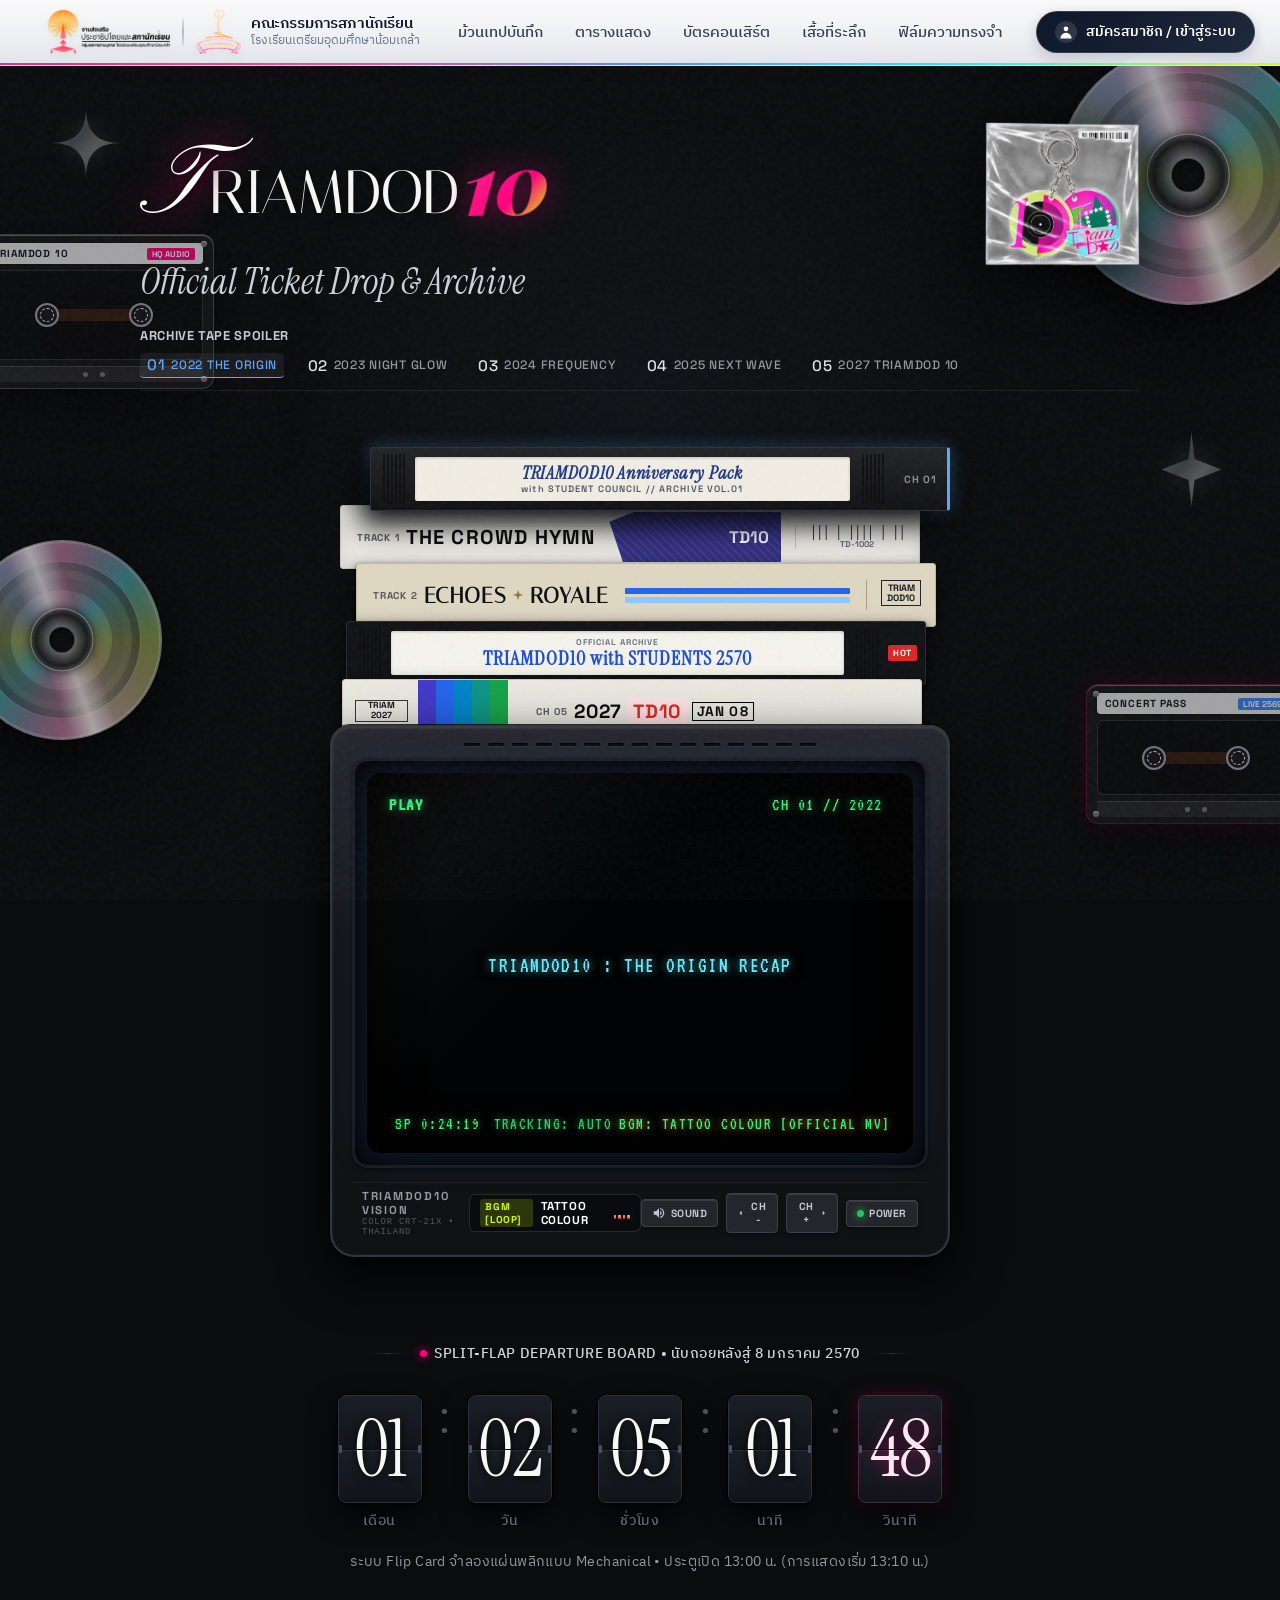
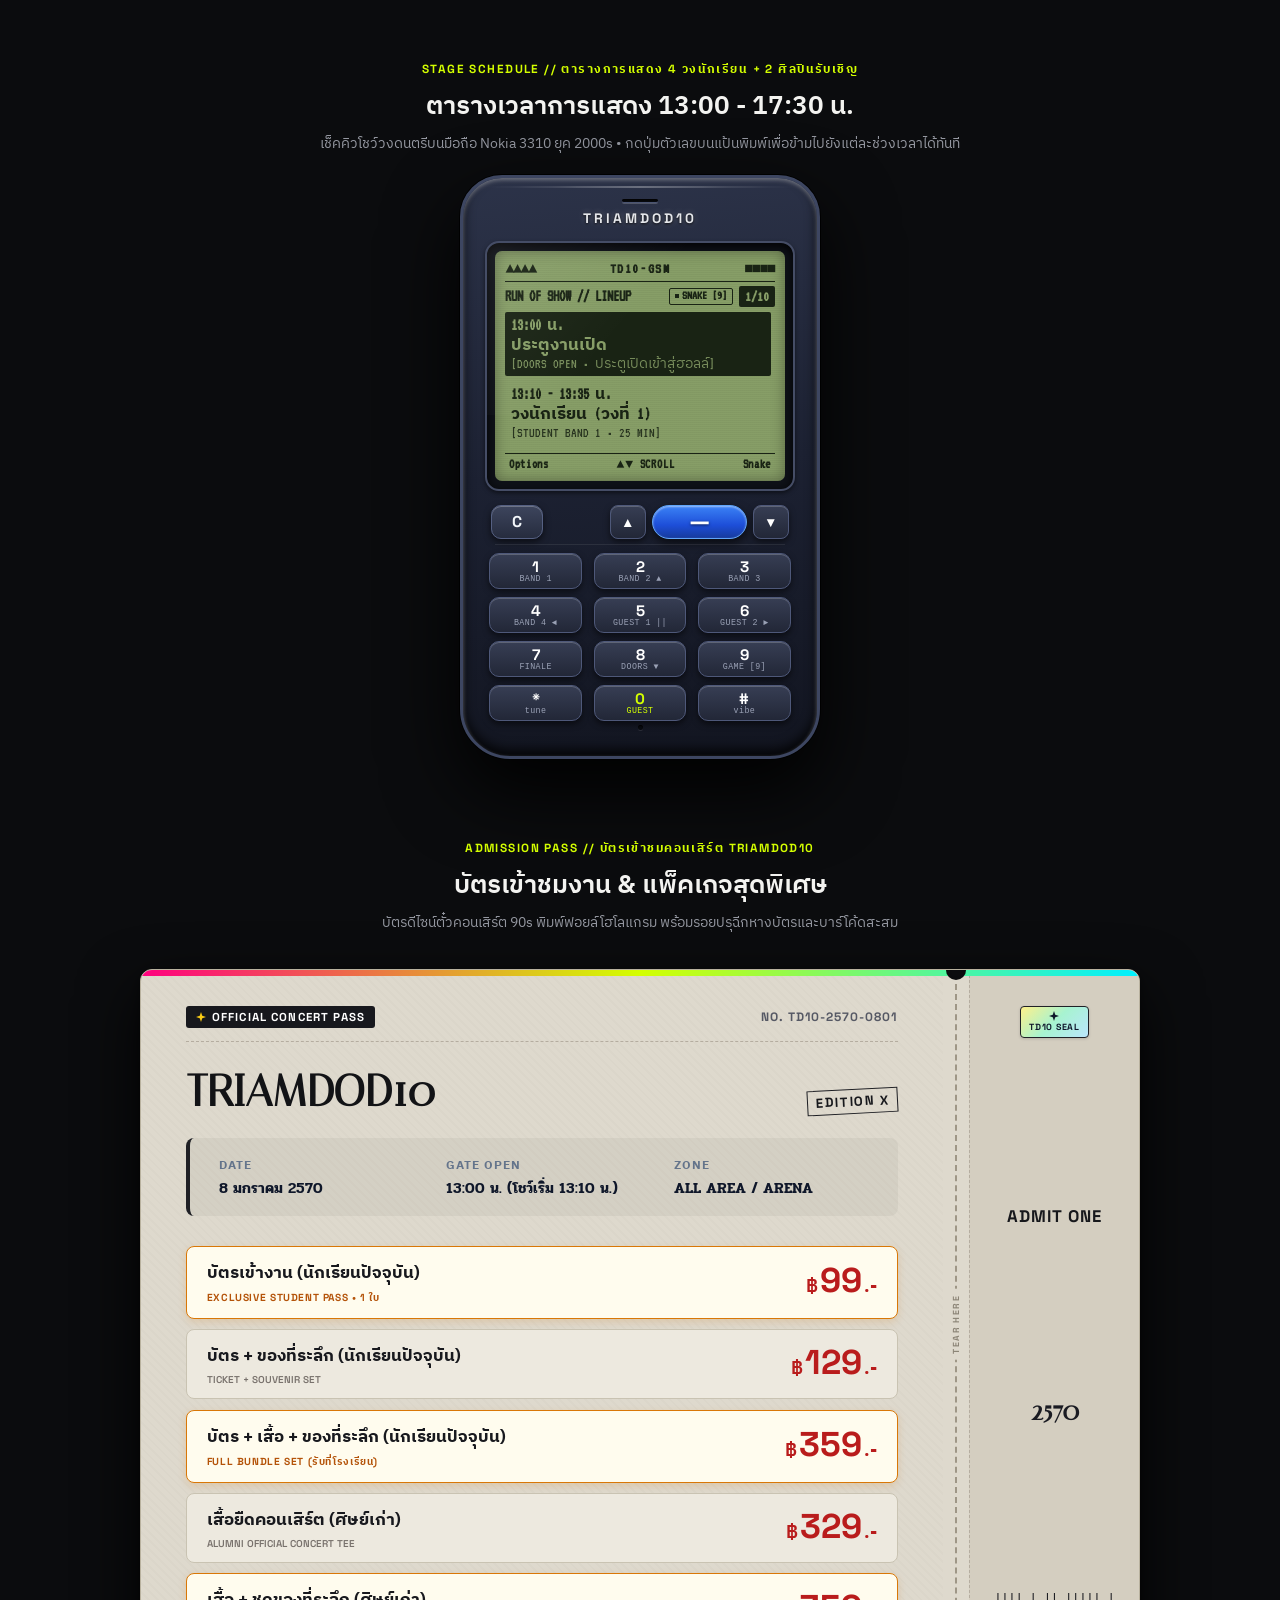
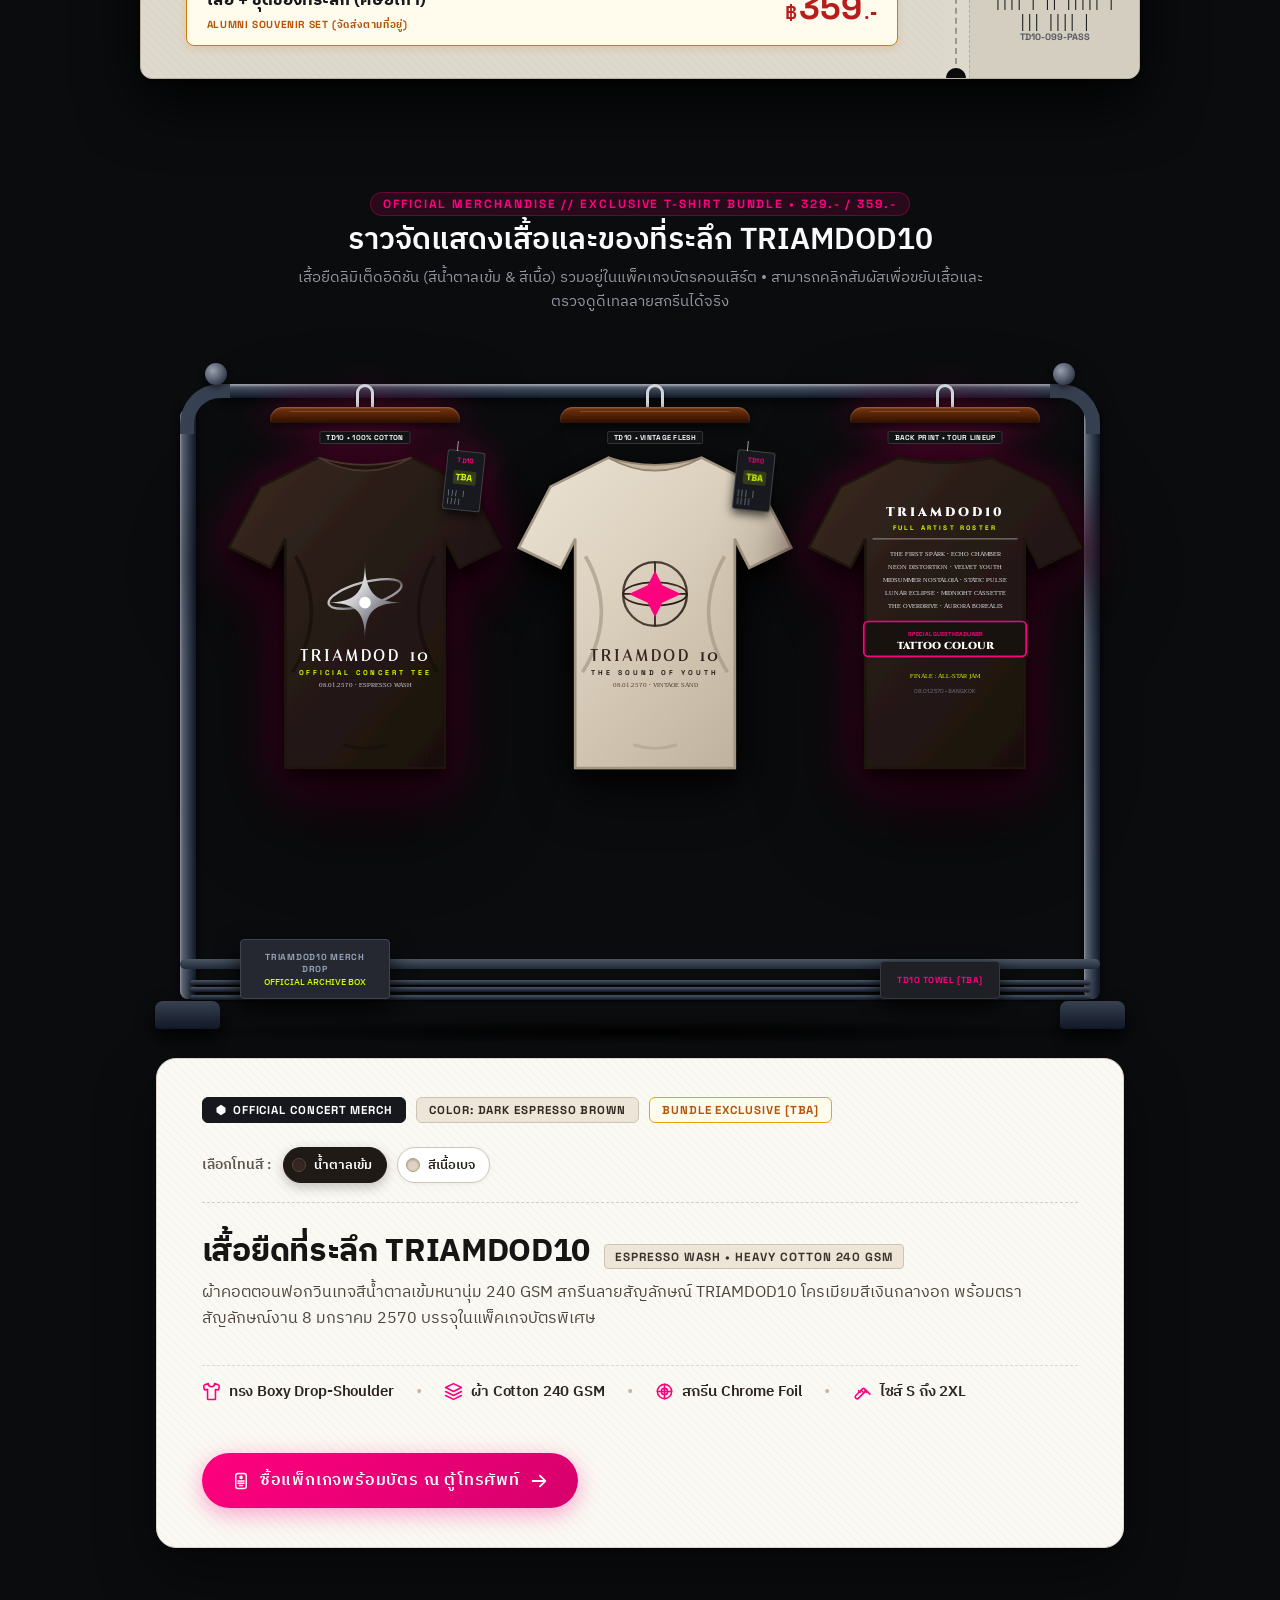
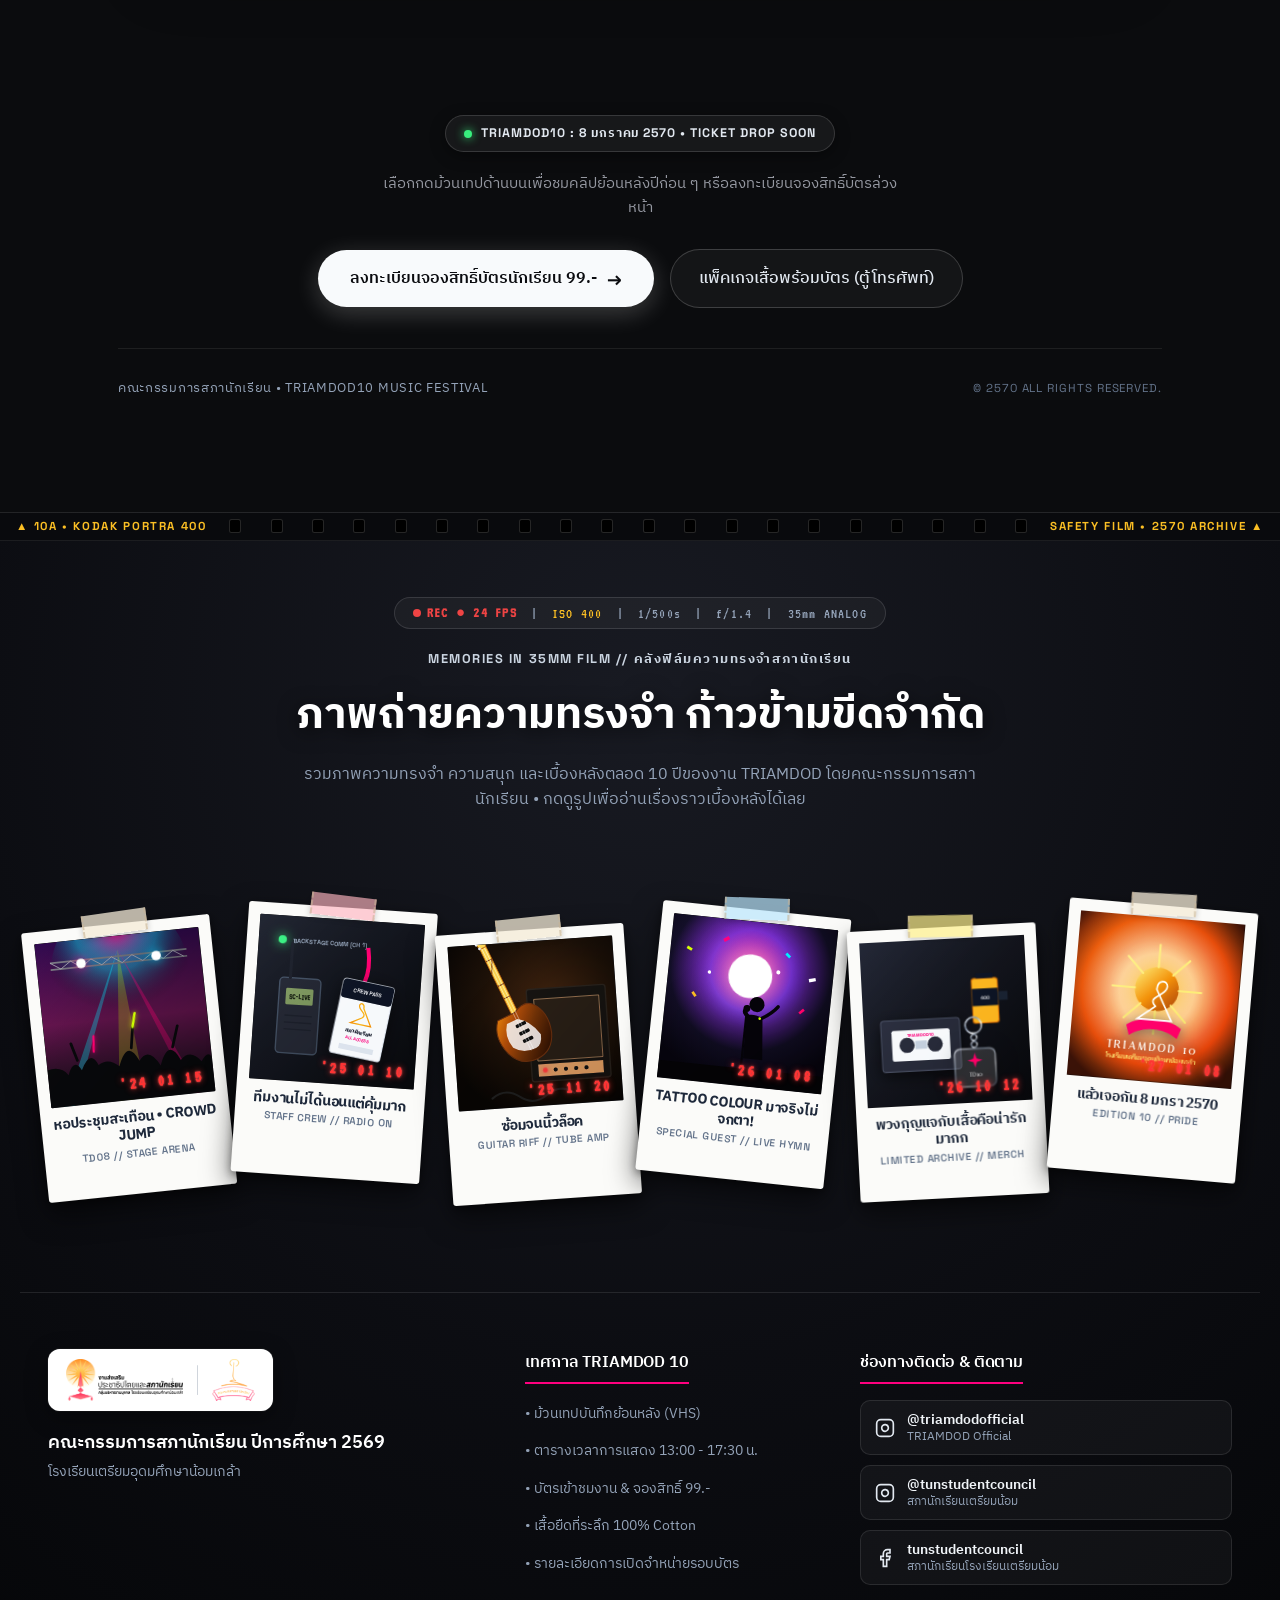
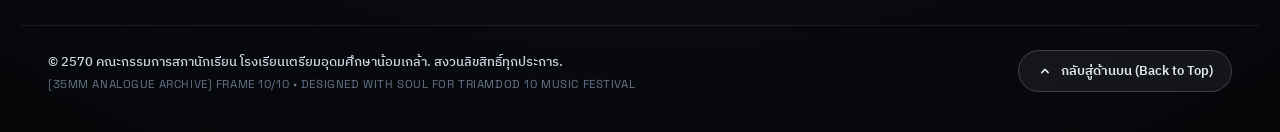
==== TRIAMDOD/index.html @ 2674c0b3 "Add files via upload" ====
<!DOCTYPE html>
<html lang="th">
<head>
  <meta charset="UTF-8">
  <meta name="viewport" content="width=device-width, initial-scale=1.0">
  <title>TRIAMDOD 10 — Official Concert Teaser & Ticket Drop</title>
  
  <!-- Google Fonts: Editorial Serif + IBM Plex Sans Thai + Mali Thai Handwriting + Pinyon Script Swash + VT323 -->
  <link rel="preconnect" href="https://fonts.googleapis.com">
  <link rel="preconnect" href="https://fonts.gstatic.com" crossorigin>
  <link href="https://fonts.googleapis.com/css2?family=Alex+Brush&family=Caveat:wght@600;700&family=Cinzel:wght@400;600;700;900&family=IBM+Plex+Sans+Thai:wght@300;400;500;600;700&family=Instrument+Serif:ital@0;1&family=Italiana&family=Mali:wght@400;500;600;700&family=Pinyon+Script&family=Playfair+Display:ital,wght@0,700;0,900;1,700;1,900&family=Plus+Jakarta+Sans:wght@300;400;500;600&family=Pridi:wght@300;400;500;600;700&family=Space+Grotesk:wght@400;500;700&family=Taviraj:ital,wght@0,300;0,400;0,500;0,600;0,700;1,400&family=Trirong:ital,wght@0,300;0,400;0,500;0,600;0,700;1,400&family=VT323&display=swap" rel="stylesheet">
  
  <!-- Favicon: โลโก้งาน TRIAMDOD 10 แบบสมบูรณ์คมชัด -->
  <link rel="icon" type="image/png" sizes="192x192" href="assets/favicon.png">
  <link rel="icon" type="image/x-icon" href="favicon.ico">
  <link rel="apple-touch-icon" href="assets/favicon.png">

  <link rel="stylesheet" href="style.css">
</head>
<body>
  <!-- Film Grain Overlay -->
  <div class="grain-overlay" aria-hidden="true"></div>

  <!-- Noise Background Lighting -->
  <div class="ambient-glow" aria-hidden="true"></div>

  <!-- RETRO 90s/Y2K FLOATING 3D BACKGROUND ARTIFACTS (แผ่นซีดีสะท้อนแสงสีรุ้ง & ตลับเทปโปร่งแสง 3D) -->
  <div class="y2k-decorations-layer" aria-hidden="true">
    
    <!-- ARTIFACT 1: Large Holographic Rainbow CD Disc (Top-Right) -->
    <div class="floating-cd-wrap cd-pos-top-right" id="bgCd1">
      <div class="retro-cd-disc">
        <div class="cd-rainbow-iridescent"></div>
        <div class="cd-grooves"></div>
        <div class="cd-specular-beam"></div>
        <div class="cd-center-mirror">
          <div class="cd-spindle-hole"></div>
        </div>
      </div>
    </div>

    <!-- ARTIFACT 2: Translucent 3D Floating Cassette Tape (Mid-Left beside CRT TV) -->
    <div class="floating-tape-wrap tape-pos-mid-left" id="bgTape1">
      <div class="retro-tape-3d-shell">
        <span class="tape-screw-pin pin-tl"></span>
        <span class="tape-screw-pin pin-tr"></span>
        <span class="tape-screw-pin pin-bl"></span>
        <span class="tape-screw-pin pin-br"></span>

        <!-- Label Strip -->
        <div class="tape-glass-label">
          <span class="glass-label-code">TRIAMDOD 10</span>
          <span class="glass-label-badge">HQ AUDIO</span>
        </div>

        <!-- Spools & Tape Bridge -->
        <div class="tape-glass-window">
          <div class="tape-spool-gear"></div>
          <div class="tape-ribbon-bridge"></div>
          <div class="tape-spool-gear"></div>
        </div>

        <!-- Translucent Chin -->
        <div class="tape-glass-chin">
          <span class="chin-roller-dot"></span>
          <span class="chin-roller-dot"></span>
        </div>
      </div>
    </div>

    <!-- ARTIFACT 3: Medium Holographic Rainbow CD Disc (Bottom-Left beside Nokia) -->
    <div class="floating-cd-wrap cd-pos-bottom-left" id="bgCd2">
      <div class="retro-cd-disc">
        <div class="cd-rainbow-iridescent"></div>
        <div class="cd-grooves"></div>
        <div class="cd-specular-beam"></div>
        <div class="cd-center-mirror">
          <div class="cd-spindle-hole"></div>
        </div>
      </div>
    </div>

    <!-- ARTIFACT 4: Translucent Neon-Pink 3D Cassette Tape (Bottom-Right beside Ticket Section) -->
    <div class="floating-tape-wrap tape-pos-bottom-right" id="bgTape2">
      <div class="retro-tape-3d-shell tape-shell-pink">
        <span class="tape-screw-pin pin-tl"></span>
        <span class="tape-screw-pin pin-tr"></span>
        <span class="tape-screw-pin pin-bl"></span>
        <span class="tape-screw-pin pin-br"></span>

        <div class="tape-glass-label">
          <span class="glass-label-code">CONCERT PASS</span>
          <span class="glass-label-badge" style="background: #3b82f6;">LIVE 2569</span>
        </div>

        <div class="tape-glass-window">
          <div class="tape-spool-gear"></div>
          <div class="tape-ribbon-bridge"></div>
          <div class="tape-spool-gear"></div>
        </div>

        <div class="tape-glass-chin">
          <span class="chin-roller-dot"></span>
          <span class="chin-roller-dot"></span>
        </div>
      </div>
    </div>

    <!-- Deep Background Accents: Subtle Chrome Sparkles -->
    <div class="floating-sparkle-accent sparkle-top-left">
      <svg viewBox="0 0 100 100" style="width: 100%; height: 100%;">
        <defs>
          <linearGradient id="silverChromeGradNew" x1="0%" y1="0%" x2="100%" y2="100%">
            <stop offset="0%" stop-color="#ffffff" />
            <stop offset="40%" stop-color="#a8b2c1" />
            <stop offset="60%" stop-color="#ffffff" />
            <stop offset="100%" stop-color="#5a6275" />
          </linearGradient>
        </defs>
        <path d="M50 0 C50 34 34 50 0 50 C34 50 50 66 50 100 C50 66 66 50 100 50 C66 50 50 34 50 0 Z" fill="url(#silverChromeGradNew)" />
      </svg>
    </div>

    <div class="floating-sparkle-accent sparkle-mid-right">
      <svg viewBox="0 0 100 100" style="width: 100%; height: 100%;">
        <path d="M50 0 L54 36 L90 50 L54 64 L50 100 L46 64 L10 50 L46 36 Z" fill="url(#silverChromeGradNew)" />
      </svg>
    </div>

  </div>

  <!-- Audio element for continuous background theme music (TATTOO COLOUR - Official MV) -->
  <audio id="bgMusic" src="assets/TATTOO COLOUR -  Official MV.mp3" autoplay loop preload="auto" playsinline></audio>
  <script>
    (function() {
      try {
        var a = document.getElementById('bgMusic');
        if (a) {
          a.volume = 0.85;
          a.muted = false;
          var p = a.play();
          if (p !== undefined) p.catch(function(){});
        }
      } catch(e) {}
    })();
  </script>

  <!-- TOP SITE GLOBAL NAVBAR (Header สีขาวไล่ระดับ พร้อมโลโก้ผู้จัด งานส่งเสริม และ ตราสภาเตรียมน้อมสี) -->
  <header class="site-global-navbar" id="siteGlobalNavbar">
    <div class="navbar-inner">
      <!-- Left: Organizer Logos (งานส่งเสริม.png -> ตราสภาเตรียมน้อมสี.png) -->
      <div class="navbar-brand-group">
        <a href="#top" class="brand-logo-link logo-promote-wrap" title="งานส่งเสริม ประชาธิปไตยและสภานักเรียน กลุ่มบริหารงานบุคคล โรงเรียนเตรียมอุดมศึกษาน้อมเกล้า">
          <img src="assets/งานส่งเสริม.png" onerror="this.src='assets/logo-support.png'" alt="งานส่งเสริม ประชาธิปไตยและสภานักเรียน โรงเรียนเตรียมอุดมศึกษาน้อมเกล้า" class="nav-logo-promote">
        </a>
        <div class="brand-divider" aria-hidden="true"></div>
        <a href="#top" class="brand-logo-link logo-council-wrap" title="คณะกรรมการสภานักเรียน โรงเรียนเตรียมอุดมศึกษาน้อมเกล้า">
          <img src="assets/ตราสภาเตรียมน้อมสี.png" onerror="this.src='assets/logo-council-color.png'" alt="ตราสภาเตรียมน้อมสี" class="nav-logo-council">
          <span class="council-text-badge">
            <span class="badge-title">คณะกรรมการสภานักเรียน</span>
            <span class="badge-sub">โรงเรียนเตรียมอุดมศึกษาน้อมเกล้า</span>
          </span>
        </a>
      </div>

      <!-- Right: Navigation Menus & Auth Action -->
      <nav class="navbar-nav-group" id="navbarNavGroup">
        <ul class="nav-links-list">
          <li><a href="#stageSection" class="nav-link"><span>ม้วนเทปบันทึก</span></a></li>
          <li><a href="#scheduleSection" class="nav-link"><span>ตารางแสดง</span></a></li>
          <li><a href="#ticketsSection" class="nav-link"><span>บัตรคอนเสิร์ต</span></a></li>
          <li><a href="#merchRackSection" class="nav-link"><span>เสื้อที่ระลึก</span></a></li>
          <li><a href="#footerArchive" class="nav-link"><span>ฟิล์มความทรงจำ</span></a></li>
        </ul>

        <div class="nav-auth-wrap">
          <button class="btn-nav-auth" id="openAuthModalBtn" type="button" data-auth-tab="login">
            <span class="auth-icon-wrap">
              <svg viewBox="0 0 20 20" fill="currentColor" width="16" height="16" aria-hidden="true">
                <path fill-rule="evenodd" d="M10 9a3 3 0 100-6 3 3 0 000 6zm-7 9a7 7 0 1114 0H3z" clip-rule="evenodd"/>
              </svg>
            </span>
            <span class="auth-btn-text">สมัครสมาชิก / เข้าสู่ระบบ</span>
          </button>
        </div>
      </nav>

      <!-- Mobile Hamburger Toggle Button -->
      <button class="mobile-nav-toggle" id="mobileNavToggle" aria-label="เปิดเมนูนำทาง" aria-expanded="false">
        <span class="hamburger-bar"></span>
        <span class="hamburger-bar"></span>
        <span class="hamburger-bar"></span>
      </button>
    </div>
  </header>

  <main class="page-container" id="top">
    <!-- Top Editorial Header (ตาม Reference Image) -->
    <header class="editorial-header scroll-reveal">
      <div class="header-main">
        <div class="title-group">
          <h1 class="main-title">
            <div class="title-line-wrap">
              <span class="title-brand"><span class="brand-swash-t">T</span>RIAMDOD</span>
              <span class="title-ten" title="Edition 10">10</span>
            </div>
            <span class="title-subline">Official Ticket Drop & Archive</span>
          </h1>
        </div>

        <!-- Official Concert Logo: โลโก้งานคอนเสิร์ตด้านบนสุด ไร้กรอบ พื้นหลังโปร่งใส ลอยอิสระ -->
        <div class="official-charm-badge frameless" title="TRIAMDOD 10 Official Emblem">
          <img src="assets/triamdod10-logo-transparent.png" alt="TRIAMDOD 10 Official Concert Logo" class="charm-image-frameless">
        </div>
      </div>

      <!-- Track List Spoiler (ตรงตามแบบตัวอักษรและจุดวงกลมตัวเลขในรูป) -->
      <div class="spoiler-bar">
        <span class="spoiler-label">Archive Tape Spoiler</span>
        <div class="spoiler-items">
          <button class="spoiler-item active" data-tape="0">
            <span class="num-circle">01</span> 2022 THE ORIGIN
          </button>
          <button class="spoiler-item" data-tape="1">
            <span class="num-circle">02</span> 2023 NIGHT GLOW
          </button>
          <button class="spoiler-item" data-tape="2">
            <span class="num-circle">03</span> 2024 FREQUENCY
          </button>
          <button class="spoiler-item" data-tape="3">
            <span class="num-circle">04</span> 2025 NEXT WAVE
          </button>
          <button class="spoiler-item" data-tape="4">
            <span class="num-circle">05</span> 2027 TRIAMDOD 10
          </button>
        </div>
      </div>
    </header>

    <!-- Center Stage: Stack of VHS / Cassettes resting on top of the CRT TV -->
    <section class="stage-section scroll-reveal" id="stageSection">
      <!-- Tape Stack Container -->
      <div class="tapes-stack-wrapper" id="tapesStack">
        
        <!-- TAPE 1: Black tape with handwritten white label (เหมือนเทปบนสุดในรูป) -->
        <article class="tape-item tape-black-marker" data-index="0" role="button" tabindex="0" aria-label="Tape 1: TRIAMDOD10 2022">
          <div class="tape-body">
            <div class="tape-grip-grooves left"></div>
            <div class="tape-label handwritten-label">
              <span class="marker-text">TRIAMDOD10 Anniversary Pack</span>
              <span class="marker-sub">with STUDENT COUNCIL // ARCHIVE VOL.01</span>
            </div>
            <div class="tape-grip-grooves right"></div>
            <div class="tape-status-tag">CH 01</div>
          </div>
        </article>

        <!-- TAPE 2: Vintage paper sleeve with distressed graphic (เหมือนเทปที่สองในรูป Track 1 Clyde) -->
        <article class="tape-item tape-sleeve-distressed" data-index="1" role="button" tabindex="0" aria-label="Tape 2: TRIAMDOD10 2023">
          <div class="tape-body">
            <div class="label-track-num">Track 1</div>
            <div class="label-title">THE CROWD HYMN</div>
            <div class="distressed-graphic-shape">
              <span class="year-stamp">TD10</span>
            </div>
            <div class="barcode-box">
              <span class="barcode-lines">||| | |||| | ||</span>
              <span class="barcode-id">TD-1002</span>
            </div>
          </div>
        </article>

        <!-- TAPE 3: Cream vintage label with Puma-style emblem (เหมือนเทปที่สาม Track 2 Capri Royale) -->
        <article class="tape-item tape-cream-vintage" data-index="2" role="button" tabindex="0" aria-label="Tape 3: TRIAMDOD10 2024">
          <div class="tape-body">
            <div class="label-track-num">Track 2</div>
            <div class="label-title flex-title">
              <span>ECHOES</span>
              <svg class="emblem-star" viewBox="0 0 12 12" width="10" height="10" fill="currentColor" aria-hidden="true"><path d="M6 0L7.5 4.5L12 6L7.5 7.5L6 12L4.5 7.5L0 6L4.5 4.5Z"/></svg>
              <span>ROYALE</span>
            </div>
            <div class="vintage-stripes">
              <span class="stripe blue"></span>
              <span class="stripe lightblue"></span>
            </div>
            <div class="side-stamp">
              <span class="stamp-box">TRIAM<br>DOD10</span>
            </div>
          </div>
        </article>

        <!-- TAPE 4: Black tape with styled handwritten sticker (เหมือนเทปที่สี่ในรูป) -->
        <article class="tape-item tape-black-accent" data-index="3" role="button" tabindex="0" aria-label="Tape 4: TRIAMDOD10 Teaser">
          <div class="tape-body">
            <div class="tape-grip-grooves left"></div>
            <div class="tape-label center-sticker">
              <span class="small-tag">OFFICIAL ARCHIVE</span>
              <span class="blue-pen-text">TRIAMDOD10 with STUDENTS 2570</span>
            </div>
            <div class="tape-grip-grooves right"></div>
            <div class="tape-status-tag live-badge">HOT</div>
          </div>
        </article>

        <!-- TAPE 5: Color bars box (เทปที่ 5: ปี 2027 TRIAMDOD 10) -->
        <article class="tape-item tape-colorbars" data-index="4" role="button" tabindex="0" aria-label="Tape 5: TRIAMDOD10 2027">
          <div class="tape-body">
            <div class="side-brand-box">
              <span>TRIAM<br>2027</span>
            </div>
            <div class="retro-color-bars">
              <span class="bar bar-purple"></span>
              <span class="bar bar-darkblue"></span>
              <span class="bar bar-blue"></span>
              <span class="bar bar-teal"></span>
              <span class="bar bar-green"></span>
            </div>
            <div class="label-track-num">CH 05</div>
            <div class="label-title-bold">2027 <span class="price-highlight">TD10</span><span class="y2k-accent">JAN 08</span></div>
          </div>
        </article>

      </div>

      <!-- TV Screen Section (จอตู้ปลาด้านล่าง วางซ้อนตามภาพ Reference) -->
      <div class="crt-tv-container">
        <!-- TV Casing / Bevel Frame -->
        <div class="tv-bezel">
          <!-- Top TV Ventilation Grille / Ribs -->
          <div class="tv-vents-strip">
            <span></span><span></span><span></span><span></span><span></span>
            <span></span><span></span><span></span><span></span><span></span>
            <span></span><span></span><span></span><span></span><span></span>
          </div>

          <!-- TV Screen Frame & Convex Screen -->
          <div class="tv-screen-chassis">
            <div class="tv-screen-glass" id="tvScreen">
              
              <!-- Scanlines & CRT Distortion Overlay -->
              <div class="crt-scanlines"></div>
              <div class="crt-vignette"></div>
              <div class="crt-glitch-layer" id="crtGlitch"></div>

              <!-- TV Video Player -->
              <video 
                id="crtVideo" 
                class="crt-video"
                playsinline 
                loop 
                muted 
                autoplay
                poster=""
              >
                <source src="https://assets.mixkit.co/videos/14084/14084-720.mp4" type="video/mp4">
                Your browser does not support the video tag.
              </video>

              <!-- On-Screen Display (OSD) -->
              <div class="osd-overlay">
                <div class="osd-top">
                  <span class="osd-play-status" id="osdStatus">PLAY</span>
                  <span class="osd-channel" id="osdChannel">CH 01 // TD10</span>
                </div>
                <div class="osd-middle" id="osdTitle">TRIAMDOD10 : THE ORIGIN RECAP</div>
                <div class="osd-bottom">
                  <span class="osd-sp">SP 0:24:19</span>
                  <span class="osd-tracking">TRACKING: AUTO</span>
                  <span class="osd-audio-tag" id="osdAudioTag" style="color: #38ef7d;">BGM: TATTOO COLOUR [OFFICIAL MV]</span>
                </div>
              </div>

              <!-- CRT Static Noise Canvas (Active when switching channels or powering off) -->
              <canvas id="noiseCanvas" class="noise-canvas"></canvas>
            </div>
          </div>

          <!-- Bottom / Front TV Controls Console -->
          <div class="tv-controls-panel">
            <div class="tv-logo">
              <span class="tv-brand">TRIAMDOD10 VISION</span>
              <span class="tv-model">COLOR CRT-21X • THAILAND</span>
            </div>

            <!-- TV BGM Status Display (แถบแสดงเพลงบนแผงควบคุมจอทีวี) -->
            <div class="tv-bgm-status playing" id="tvBgmStatus" title="TRIAMDOD10 BGM • TATTOO COLOUR">
              <span class="tv-bgm-indicator">BGM [LOOP]</span>
              <span class="tv-bgm-title">TATTOO COLOUR</span>
              <div class="bgm-equalizer" aria-hidden="true">
                <span class="eq-bar eq-1"></span>
                <span class="eq-bar eq-2"></span>
                <span class="eq-bar eq-3"></span>
                <span class="eq-bar eq-4"></span>
              </div>
            </div>

            <div class="tv-buttons-group">
              <!-- Sound Toggle -->
              <button class="tv-btn tv-btn-audio" id="audioToggleBtn" title="Toggle Sound">
                <svg viewBox="0 0 24 24" class="btn-icon" fill="currentColor">
                  <path id="audioIconPath" d="M3 9v6h4l5 5V4L7 9H3zm13.5 3c0-1.77-1.02-3.29-2.5-4.03v8.05c1.48-.73 2.5-2.25 2.5-4.02zM14 3.23v2.06c2.89.86 5 3.54 5 6.71s-2.11 5.85-5 6.71v2.06c4.01-.91 7-4.49 7-8.77s-2.99-7.86-7-8.77z"/>
                </svg>
                <span class="btn-text">SOUND</span>
              </button>

              <!-- Previous Channel -->
              <button class="tv-btn" id="prevChBtn" title="Previous Tape / Channel">
                <svg class="btn-arrow-svg" viewBox="0 0 16 16" width="10" height="10" fill="currentColor" aria-hidden="true"><path d="M10 3L5 8l5 5V3z"/></svg>
                <span class="btn-text">CH -</span>
              </button>

              <!-- Next Channel -->
              <button class="tv-btn" id="nextChBtn" title="Next Tape / Channel">
                <span class="btn-text">CH +</span>
                <svg class="btn-arrow-svg" viewBox="0 0 16 16" width="10" height="10" fill="currentColor" aria-hidden="true"><path d="M6 3l5 5-5 5V3z"/></svg>
              </button>

              <!-- CRT Power Toggle -->
              <button class="tv-btn tv-btn-power" id="powerBtn" title="Power On / Off">
                <span class="power-led" id="powerLed"></span>
                <span class="btn-text">POWER</span>
              </button>
            </div>
          </div>
        </div>
      </div>
    </section>

    <!-- SPLIT-FLAP DISPLAY BOARD COUNTDOWN (นาฬิกาบอร์ดพลิกสไตล์สนามบินเรโทร ฟอนต์ Serif เดิม) -->
    <section class="splitflap-countdown-section scroll-reveal" id="countdownSection">
      <div class="countdown-eyebrow">
        <span class="eyebrow-line"></span>
        <span class="eyebrow-text">
          <span class="pulse-dot-pink"></span>
          SPLIT-FLAP DEPARTURE BOARD • นับถอยหลังสู่ 8 มกราคม 2570
        </span>
        <span class="eyebrow-line"></span>
      </div>

      <div class="splitflap-board" id="splitflapBoard">
        <!-- MONTHS UNIT -->
        <div class="splitflap-unit">
          <div class="splitflap-card" id="cardMonths">
            <div class="flap-half flap-top">
              <span class="flap-char" id="cdMonthsTop">--</span>
            </div>
            <div class="flap-half flap-bottom">
              <span class="flap-char" id="cdMonthsBottom">--</span>
            </div>
            <div class="flap-split-line"></div>
            <div class="flap-hinge left"></div>
            <div class="flap-hinge right"></div>
            <div class="flap-leaf" id="leafMonths">
              <div class="leaf-face leaf-front"><span class="flap-char" id="leafMonthsFront">--</span></div>
              <div class="leaf-face leaf-back"><span class="flap-char" id="leafMonthsBack">--</span></div>
            </div>
          </div>
          <span class="digit-thai-label">เดือน</span>
        </div>

        <span class="splitflap-colon">:</span>

        <!-- DAYS UNIT -->
        <div class="splitflap-unit">
          <div class="splitflap-card" id="cardDays">
            <div class="flap-half flap-top">
              <span class="flap-char" id="cdDaysTop">--</span>
            </div>
            <div class="flap-half flap-bottom">
              <span class="flap-char" id="cdDaysBottom">--</span>
            </div>
            <div class="flap-split-line"></div>
            <div class="flap-hinge left"></div>
            <div class="flap-hinge right"></div>
            <div class="flap-leaf" id="leafDays">
              <div class="leaf-face leaf-front"><span class="flap-char" id="leafDaysFront">--</span></div>
              <div class="leaf-face leaf-back"><span class="flap-char" id="leafDaysBack">--</span></div>
            </div>
          </div>
          <span class="digit-thai-label">วัน</span>
        </div>

        <span class="splitflap-colon">:</span>

        <!-- HOURS UNIT -->
        <div class="splitflap-unit">
          <div class="splitflap-card" id="cardHours">
            <div class="flap-half flap-top">
              <span class="flap-char" id="cdHoursTop">--</span>
            </div>
            <div class="flap-half flap-bottom">
              <span class="flap-char" id="cdHoursBottom">--</span>
            </div>
            <div class="flap-split-line"></div>
            <div class="flap-hinge left"></div>
            <div class="flap-hinge right"></div>
            <div class="flap-leaf" id="leafHours">
              <div class="leaf-face leaf-front"><span class="flap-char" id="leafHoursFront">--</span></div>
              <div class="leaf-face leaf-back"><span class="flap-char" id="leafHoursBack">--</span></div>
            </div>
          </div>
          <span class="digit-thai-label">ชั่วโมง</span>
        </div>

        <span class="splitflap-colon">:</span>

        <!-- MINUTES UNIT -->
        <div class="splitflap-unit">
          <div class="splitflap-card" id="cardMinutes">
            <div class="flap-half flap-top">
              <span class="flap-char" id="cdMinutesTop">--</span>
            </div>
            <div class="flap-half flap-bottom">
              <span class="flap-char" id="cdMinutesBottom">--</span>
            </div>
            <div class="flap-split-line"></div>
            <div class="flap-hinge left"></div>
            <div class="flap-hinge right"></div>
            <div class="flap-leaf" id="leafMinutes">
              <div class="leaf-face leaf-front"><span class="flap-char" id="leafMinutesFront">--</span></div>
              <div class="leaf-face leaf-back"><span class="flap-char" id="leafMinutesBack">--</span></div>
            </div>
          </div>
          <span class="digit-thai-label">นาที</span>
        </div>

        <span class="splitflap-colon">:</span>

        <!-- SECONDS UNIT (Pink Accent Flap) -->
        <div class="splitflap-unit">
          <div class="splitflap-card sec-accent" id="cardSeconds">
            <div class="flap-half flap-top">
              <span class="flap-char" id="cdSecondsTop">--</span>
            </div>
            <div class="flap-half flap-bottom">
              <span class="flap-char" id="cdSecondsBottom">--</span>
            </div>
            <div class="flap-split-line"></div>
            <div class="flap-hinge left"></div>
            <div class="flap-hinge right"></div>
            <div class="flap-leaf" id="leafSeconds">
              <div class="leaf-face leaf-front"><span class="flap-char" id="leafSecondsFront">--</span></div>
              <div class="leaf-face leaf-back"><span class="flap-char" id="leafSecondsBack">--</span></div>
            </div>
          </div>
          <span class="digit-thai-label">วินาที</span>
        </div>
      </div>

      <div class="countdown-sub-caption">
        ระบบ Flip Card จำลองแผ่นพลิกแบบ Mechanical • ประตูเปิด 13:00 น. (การแสดงเริ่ม 13:10 น.)
      </div>
    </section>

    <!-- NOKIA 3310 TIMETABLE SECTION (ตารางเวลาการแสดง 13:00 - 17:30 น.) -->
    <section class="nokia-schedule-section scroll-reveal" id="scheduleSection">
      <div class="duo-header">
        <span class="section-kicker">STAGE SCHEDULE // ตารางการแสดง 4 วงนักเรียน + 2 ศิลปินรับเชิญ</span>
        <h2 class="section-heading">ตารางเวลาการแสดง 13:00 - 17:30 น.</h2>
        <p class="section-subtext">เช็คคิวโชว์วงดนตรีบนมือถือ Nokia 3310 ยุค 2000s • กดปุ่มตัวเลขบนแป้นพิมพ์เพื่อข้ามไปยังแต่ละช่วงเวลาได้ทันที</p>
      </div>

      <div class="nokia-phone-body">
            <div class="phone-rim-highlight"></div>

            <!-- Top Ear Speaker Grill (Chrome Mesh Slot) -->
            <div class="nokia-earpiece">
              <span class="earpiece-slot"></span>
            </div>

            <!-- Phone Brand Badge (TRIAMDOD10) -->
            <div class="nokia-brand-logo">TRIAMDOD10</div>

            <!-- Convex Acrylic Glass Screen Chassis with Reflection Streak -->
            <div class="nokia-screen-frame">
              <div class="screen-glass-glare"></div>

              <div class="nokia-lcd-screen">
                <!-- LCD Header Status Bar -->
                <div class="nokia-status-bar">
                  <span class="status-signal">▲▲▲▲</span>
                  <span class="status-operator">TD10-GSM</span>
                  <span class="status-battery">■■■■</span>
                </div>

                <!-- Screen Title / Mode -->
                <div class="nokia-screen-title">
                  <span id="nokiaModeTitle">RUN OF SHOW // LINEUP</span>
                  <div class="nokia-title-right">
                    <button class="nokia-mode-badge" id="nokiaModeBadge" title="เล่นเกมงู Snake หรือสลับดูตารางโชว์">
                      <span class="snake-icon-dot"></span>SNAKE [9]
                    </button>
                    <span class="scroll-indicator" id="nokiaPageIndicator">1/10</span>
                  </div>
                </div>

                <!-- Scrollable Timetable Viewport (4 วงนักเรียน + 2 ศิลปินรับเชิญ + พิธีปิด) -->
                <div class="nokia-timetable-list" id="nokiaScheduleList">
                  <!-- Slot 0: 13:00 -->
                  <div class="schedule-slot active-slot" data-index="0">
                    <div class="slot-time">13:00 น.</div>
                    <div class="slot-act">ประตูงานเปิด</div>
                    <div class="slot-genre">[DOORS OPEN • ประตูเปิดเข้าสู่ฮอลล์]</div>
                  </div>

                  <!-- Slot 1: 13:10 - 13:35 -->
                  <div class="schedule-slot" data-index="1">
                    <div class="slot-time">13:10 - 13:35 น.</div>
                    <div class="slot-act">วงนักเรียน (วงที่ 1)</div>
                    <div class="slot-genre">[STUDENT BAND 1 • 25 MIN]</div>
                  </div>

                  <!-- Slot 2: 13:35 - 14:00 -->
                  <div class="schedule-slot" data-index="2">
                    <div class="slot-time">13:35 - 14:00 น.</div>
                    <div class="slot-act">วงนักเรียน (วงที่ 2)</div>
                    <div class="slot-genre">[STUDENT BAND 2 • 25 MIN]</div>
                  </div>

                  <!-- Slot 3: 14:00 - 14:25 -->
                  <div class="schedule-slot" data-index="3">
                    <div class="slot-time">14:00 - 14:25 น.</div>
                    <div class="slot-act">วงนักเรียน (วงที่ 3)</div>
                    <div class="slot-genre">[STUDENT BAND 3 • 25 MIN]</div>
                  </div>

                  <!-- Slot 4: 14:25 - 14:50 -->
                  <div class="schedule-slot" data-index="4">
                    <div class="slot-time">14:25 - 14:50 น.</div>
                    <div class="slot-act">วงนักเรียน (วงที่ 4)</div>
                    <div class="slot-genre">[STUDENT BAND 4 • 25 MIN]</div>
                  </div>

                  <!-- Slot 5: 14:50 - 15:10 -->
                  <div class="schedule-slot" data-index="5">
                    <div class="slot-time">14:50 - 15:10 น.</div>
                    <div class="slot-act">เว้นเวลา 20 นาที</div>
                    <div class="slot-genre">[STAGE BREAK • พักเบรกเวที 20 MIN]</div>
                  </div>

                  <!-- Slot 6: 15:10 - 16:10 -->
                  <div class="schedule-slot special-guest-slot" data-index="6">
                    <div class="slot-time">15:10 - 16:10 น. [GUEST 1.1]</div>
                    <div class="slot-act special-guest-title">ศิลปินรับเชิญ (วงที่ 1.1)</div>
                    <div class="special-headliner-name">SPECIAL GUEST 1.1</div>
                    <div class="slot-genre">[60 MIN FULL FESTIVAL SET]</div>
                  </div>

                  <!-- Slot 7: 16:10 - 16:30 -->
                  <div class="schedule-slot" data-index="7">
                    <div class="slot-time">16:10 - 16:30 น.</div>
                    <div class="slot-act">เว้นเวลา 20 นาที</div>
                    <div class="slot-genre">[STAGE BREAK • พักเบรกเวที 20 MIN]</div>
                  </div>

                  <!-- Slot 8: 16:30 - 17:30 -->
                  <div class="schedule-slot special-guest-slot" data-index="8">
                    <div class="slot-time">16:30 - 17:30 น. [GUEST 1.2]</div>
                    <div class="slot-act special-guest-title">ศิลปินรับเชิญ (วงที่ 1.2)</div>
                    <div class="special-headliner-name">SPECIAL GUEST 1.2</div>
                    <div class="slot-genre">[60 MIN FULL FESTIVAL SET]</div>
                  </div>

                  <!-- Slot 9: 17:30 -->
                  <div class="schedule-slot finale-slot" data-index="9">
                    <div class="slot-time">17:30 น.</div>
                    <div class="slot-act">พิธีปิด</div>
                    <div class="slot-genre">[CLOSING CEREMONY • พิธีปิดคอนเสิร์ต]</div>
                  </div>
                </div>

                <!-- NOKIA RETRO SNAKE GAME VIEWPORT -->
                <div class="nokia-snake-viewport" id="nokiaSnakeViewport" style="display: none;">
                  <div class="snake-scoreboard">
                    <span class="snake-score-label">SCORE: <strong id="snakeScore">00</strong></span>
                    <span class="snake-score-label">HI: <strong id="snakeHighScore">00</strong></span>
                  </div>
                  <div class="snake-canvas-box">
                    <canvas id="nokiaSnakeCanvas" width="180" height="108" class="nokia-snake-canvas"></canvas>
                    <div class="snake-overlay-msg" id="snakeOverlay">
                      <div class="snake-msg-title" id="snakeMsgTitle">SNAKE II</div>
                      <div class="snake-msg-sub" id="snakeMsgSub">PRESS 5 OR NAVI</div>
                      <div class="snake-msg-hint">KEYS: 2▲ 8▼ 4◄ 6►</div>
                    </div>
                  </div>
                </div>

                <!-- LCD Bottom Navigation Bar -->
                <div class="nokia-softkeys-bar">
                  <button class="softkey-item" id="nokiaSoftkeyLeft">Options</button>
                  <span class="softkey-center" id="nokiaSoftkeyCenter">▲▼ SCROLL</span>
                  <button class="softkey-item" id="nokiaSoftkeyRight">Snake</button>
                </div>
              </div>
            </div>

            <!-- Middle Navigation Island (D-Pad & Metallic Functional Buttons) -->
            <div class="nokia-controls-island">
              <button class="nav-btn nokia-btn-c" id="nokiaCBtn" title="Clear / Reset to Start">
                <span>C</span>
              </button>
              
              <div class="nokia-dpad">
                <button class="dpad-btn dpad-up" id="nokiaUpBtn" title="เลื่อนขึ้น (Previous Act)">▲</button>
                <button class="dpad-btn dpad-navi" id="nokiaNaviBtn" title="ปุ่มนำทาง (ถัดไป)"><span class="navi-bar">—</span></button>
                <button class="dpad-btn dpad-down" id="nokiaDownBtn" title="เลื่อนลง (Next Act)">▼</button>
              </div>

              <div class="island-trim-groove"></div>
            </div>

            <!-- Tactile 3D Molded Numeric Keypad (4x3 Matrix) -->
            <div class="nokia-keypad-matrix">
              <!-- Row 1 -->
              <button class="num-key" data-key="1" title="ไปที่ วงนักเรียน (วงที่ 1)">
                <span class="key-digit">1</span>
                <span class="key-sub">BAND 1</span>
              </button>
              <button class="num-key" data-key="2" title="ไปที่ วงนักเรียน (วงที่ 2) / งูเลี้ยวขึ้น">
                <span class="key-digit">2</span>
                <span class="key-sub">BAND 2 ▲</span>
              </button>
              <button class="num-key" data-key="3" title="ไปที่ วงนักเรียน (วงที่ 3)">
                <span class="key-digit">3</span>
                <span class="key-sub">BAND 3</span>
              </button>

              <!-- Row 2 -->
              <button class="num-key" data-key="4" title="ไปที่ วงนักเรียน (วงที่ 4) / งูเลี้ยวซ้าย">
                <span class="key-digit">4</span>
                <span class="key-sub">BAND 4 ◄</span>
              </button>
              <button class="num-key" data-key="5" title="ไปที่ ศิลปินรับเชิญ (วงที่ 1.1) / Pause เกมงู">
                <span class="key-digit">5</span>
                <span class="key-sub">GUEST 1 ||</span>
              </button>
              <button class="num-key" data-key="6" title="ไปที่ ศิลปินรับเชิญ (วงที่ 1.2) / งูเลี้ยวขวา">
                <span class="key-digit">6</span>
                <span class="key-sub">GUEST 2 ►</span>
              </button>

              <!-- Row 3 -->
              <button class="num-key" data-key="7" title="ไปที่ พิธีปิด">
                <span class="key-digit">7</span>
                <span class="key-sub">FINALE</span>
              </button>
              <button class="num-key" data-key="8" title="ไปที่ ประตูงานเปิด / งูเลี้ยวลง">
                <span class="key-digit">8</span>
                <span class="key-sub">DOORS ▼</span>
              </button>
              <button class="num-key" data-key="9" title="สลับโหมดเกมงู (SNAKE)">
                <span class="key-digit">9</span>
                <span class="key-sub">GAME [9]</span>
              </button>

              <!-- Row 4 -->
              <button class="num-key" data-key="*" id="nokiaRingtoneBtn" title="ฟังเสียงเรียกเข้า Nokia Tune 8-Bit">
                <span class="key-digit">*</span>
                <span class="key-sub">tune</span>
              </button>
              <button class="num-key key-special-zero" data-key="0" title="ทางลัด ศิลปินรับเชิญ (วงที่ 1.1)">
                <span class="key-digit">0</span>
                <span class="key-sub">GUEST</span>
              </button>
              <button class="num-key" data-key="#" id="nokiaVibeBtn" title="สั่นเครื่องและเสียง Beep">
                <span class="key-digit">#</span>
                <span class="key-sub">vibe</span>
              </button>
            </div>

            <!-- Bottom Microphone Hole -->
            <div class="mic-pinhole"></div>
          </div>
    </section>

    <!-- 90s - Y2K RETRO CONCERT TICKET PASS SECTION (บัตรเข้างานและราคาบัตร) -->
    <section class="y2k-ticket-section scroll-reveal" id="ticketsSection">
      <div class="ticket-section-header">
        <span class="section-kicker">ADMISSION PASS // บัตรเข้าชมคอนเสิร์ต TRIAMDOD10</span>
        <h2 class="section-heading">บัตรเข้าชมงาน & แพ็คเกจสุดพิเศษ</h2>
        <p class="section-subtext">บัตรดีไซน์ตั๋วคอนเสิร์ต 90s พิมพ์ฟอยล์โฮโลแกรม พร้อมรอยปรุฉีกหางบัตรและบาร์โค้ดสะสม</p>
      </div>

      <div class="y2k-ticket-wrapper">
            <div class="ticket-card">
              <!-- Top Hologram Foil Ribbon -->
              <div class="ticket-foil-sheen" aria-hidden="true"></div>

              <!-- Main Ticket Body -->
              <div class="ticket-main-section">
                <div class="ticket-top-row">
                  <div class="ticket-event-badge">
                    <svg class="ticket-star" viewBox="0 0 12 12" width="10" height="10" fill="currentColor" aria-hidden="true"><path d="M6 0L7.5 4.5L12 6L7.5 7.5L6 12L4.5 7.5L0 6L4.5 4.5Z"/></svg>
                    <span class="ticket-tag-text">OFFICIAL CONCERT PASS</span>
                  </div>
                  <div class="ticket-serial">NO. TD10-2570-0801</div>
                </div>

                <div class="ticket-headline-row">
                  <h2 class="ticket-concert-title">TRIAMDOD10</h2>
                  <div class="ticket-edition-stamp">EDITION X</div>
                </div>

                <div class="ticket-date-location">
                  <div class="info-item">
                    <span class="info-k">DATE</span>
                    <span class="info-v">8 มกราคม 2570</span>
                  </div>
                  <div class="info-item">
                    <span class="info-k">GATE OPEN</span>
                    <span class="info-v">13:00 น. (โชว์เริ่ม 13:10 น.)</span>
                  </div>
                  <div class="info-item">
                    <span class="info-k">ZONE</span>
                    <span class="info-v">ALL AREA / ARENA</span>
                  </div>
                </div>

                <!-- Ticket Price Tiers Table / Grid -->
                <div class="ticket-pricing-grid">
                  <!-- Tier 1: บัตรเข้างาน (นักเรียนปัจจุบัน) 99.- -->
                  <div class="price-row featured">
                    <div class="price-type">
                      <span class="tier-name">บัตรเข้างาน (นักเรียนปัจจุบัน)</span>
                      <span class="tier-pill">EXCLUSIVE STUDENT PASS • 1 ใบ</span>
                    </div>
                    <div class="price-value">
                      <span class="currency">฿</span><span class="amount">99</span><span class="unit">.-</span>
                    </div>
                  </div>

                  <!-- Tier 2: บัตรพร้อมของที่ระลึก (นักเรียนปัจจุบัน) 129.- -->
                  <div class="price-row">
                    <div class="price-type">
                      <span class="tier-name">บัตร + ของที่ระลึก (นักเรียนปัจจุบัน)</span>
                      <span class="tier-note">TICKET + SOUVENIR SET</span>
                    </div>
                    <div class="price-value">
                      <span class="currency">฿</span><span class="amount">129</span><span class="unit">.-</span>
                    </div>
                  </div>

                  <!-- Tier 3: บัตรพร้อมเสื้อพร้อมของที่ระลึก (นักเรียนปัจจุบัน) 359.- -->
                  <div class="price-row featured">
                    <div class="price-type">
                      <span class="tier-name">บัตร + เสื้อ + ของที่ระลึก (นักเรียนปัจจุบัน)</span>
                      <span class="tier-pill">FULL BUNDLE SET (รับที่โรงเรียน)</span>
                    </div>
                    <div class="price-value">
                      <span class="currency">฿</span><span class="amount">359</span><span class="unit">.-</span>
                    </div>
                  </div>

                  <!-- Tier 4: เสื้ออย่างเดียว (ศิษย์เก่า) 329.- -->
                  <div class="price-row">
                    <div class="price-type">
                      <span class="tier-name">เสื้อยืดคอนเสิร์ต (ศิษย์เก่า)</span>
                      <span class="tier-note">ALUMNI OFFICIAL CONCERT TEE</span>
                    </div>
                    <div class="price-value">
                      <span class="currency">฿</span><span class="amount">329</span><span class="unit">.-</span>
                    </div>
                  </div>

                  <!-- Tier 5: เสื้อพร้อมของที่ระลึก (ศิษย์เก่า) 359.- -->
                  <div class="price-row featured">
                    <div class="price-type">
                      <span class="tier-name">เสื้อ + ชุดของที่ระลึก (ศิษย์เก่า)</span>
                      <span class="tier-pill">ALUMNI SOUVENIR SET (จัดส่งตามที่อยู่)</span>
                    </div>
                    <div class="price-value">
                      <span class="currency">฿</span><span class="amount">359</span><span class="unit">.-</span>
                    </div>
                  </div>
                </div>
              </div>

              <!-- Perforated Cut Line (รอยปรุฉีกตั๋วสไตล์ตั๋วหนัง 90s) -->
              <div class="ticket-perforation">
                <div class="perf-notch top"></div>
                <div class="perf-line"></div>
                <div class="perf-text">TEAR HERE</div>
                <div class="perf-notch bottom"></div>
              </div>

              <!-- Tear-off Stub Section (หางบัตร) -->
              <div class="ticket-stub-section">
                <div class="stub-hologram">
                  <svg class="holo-symbol" viewBox="0 0 12 12" width="10" height="10" fill="currentColor" aria-hidden="true"><path d="M6 0L7.5 4.5L12 6L7.5 7.5L6 12L4.5 7.5L0 6L4.5 4.5Z"/></svg>
                  <span class="holo-text">TD10 SEAL</span>
                </div>
                <div class="stub-admit">ADMIT ONE</div>
                <div class="stub-year">2570</div>
                
                <div class="stub-barcode-block">
                  <div class="stub-barcode">|||| | || ||||| | ||| |||| |</div>
                  <span class="stub-code">TD10-099-PASS</span>
                </div>
              </div>
            </div>
          </div>
        </section>

    <!-- CLOTHES RACK MERCH SHOWCASE (ราวแขวนเสื้อและของที่ระลึกเสมือนจริง) -->
    <section class="clothes-rack-section scroll-reveal" id="merchRackSection">
      <div class="rack-section-header">
        <span class="rack-section-kicker">OFFICIAL MERCHANDISE // EXCLUSIVE T-SHIRT BUNDLE • 329.- / 359.-</span>
        <h2 class="rack-section-heading">ราวจัดแสดงเสื้อและของที่ระลึก TRIAMDOD10</h2>
        <p class="rack-section-subtext">เสื้อยืดลิมิเต็ดอิดิชัน (สีน้ำตาลเข้ม & สีเนื้อ) รวมอยู่ในแพ็คเกจบัตรคอนเสิร์ต • สามารถคลิกสัมผัสเพื่อขยับเสื้อและตรวจดูดีเทลลายสกรีนได้จริง</p>
      </div>

      <div class="rack-container">
        <div class="rack-frame-wrap">
          <!-- Top Horizontal Rail with Metallic Glow -->
          <div class="rack-top-rail"></div>
          <div class="rack-arch-left"></div>
          <div class="rack-arch-right"></div>
          <div class="rack-ball-finial left"></div>
          <div class="rack-ball-finial right"></div>

          <!-- Vertical Upright Poles -->
          <div class="rack-upright left"></div>
          <div class="rack-upright right"></div>

          <!-- Lower Crossbar & Bottom Shelf -->
          <div class="rack-lower-crossbar"></div>
          <div class="rack-bottom-shelf">
            <span class="shelf-slat"></span>
            <span class="shelf-slat"></span>
            <span class="shelf-slat"></span>
          </div>

          <!-- Feet & Floor Shadow -->
          <div class="rack-feet-left"></div>
          <div class="rack-feet-right"></div>
          <div class="rack-floor-shadow"></div>

          <!-- Merch Storage Box & Towel Props on Bottom Shelf -->
          <div class="shelf-merch-box">
            <div class="box-handle"></div>
            <span class="box-label">TRIAMDOD10 MERCH DROP</span>
            <span class="box-sublabel">OFFICIAL ARCHIVE BOX</span>
          </div>
          <div class="shelf-folded-towel">
            <span class="towel-tag">TD10 TOWEL [TBA]</span>
          </div>

          <!-- UPPER RAIL: HANGING CONCERT MERCH T-SHIRTS -->
          <div class="rack-hangers-row" id="rackHangersRow">

            <!-- HANGER 1: DEEP DARK ESPRESSO BROWN T-SHIRT (เสื้อสีน้ำตาลเข้ม) -->
            <div class="hanger-assembly selected" data-color="brown" title="คลิกเพื่อตรวจดูเสื้อสีน้ำตาลเข้ม">
              <div class="hanger-hardware">
                <div class="metal-hanger-hook"></div>
                <div class="wood-hanger-body"></div>
              </div>

              <div class="tshirt-wrapper tshirt-dark-brown">
                <!-- Woven Collar Label -->
                <div class="collar-woven-label">TD10 • 100% COTTON</div>

                <!-- Price Hangtag -->
                <div class="shirt-hangtag">
                  <span class="tag-brand">TD10</span>
                  <span class="tag-status">TBA</span>
                  <span class="tag-barcode">||| | ||||</span>
                </div>

                <!-- Realistic T-Shirt Vector with Screen Print Graphic -->
                <svg viewBox="0 0 200 250" class="tshirt-svg" xmlns="http://www.w3.org/2000/svg">
                  <defs>
                    <linearGradient id="brownFabricGrad" x1="0%" y1="0%" x2="100%" y2="100%">
                      <stop offset="0%" stop-color="#3c2a23" />
                      <stop offset="35%" stop-color="#2a1d17" />
                      <stop offset="70%" stop-color="#201511" />
                      <stop offset="100%" stop-color="#140d0a" />
                    </linearGradient>
                    <linearGradient id="silverChromePrint" x1="0%" y1="0%" x2="100%" y2="100%">
                      <stop offset="0%" stop-color="#ffffff" />
                      <stop offset="40%" stop-color="#d4d4d8" />
                      <stop offset="70%" stop-color="#71717a" />
                      <stop offset="100%" stop-color="#ffffff" />
                    </linearGradient>
                    <filter id="fabricShadow">
                      <feDropShadow dx="0" dy="6" stdDeviation="6" flood-color="#000000" flood-opacity="0.6"/>
                    </filter>
                  </defs>

                  <!-- T-Shirt Fabric Silhouette (Crew Neck, Dropped Sleeves, Boxy Fit) -->
                  <path d="
                    M 68,22 
                    Q 100,38 132,22 
                    L 172,42 
                    L 194,84 
                    L 165,98 
                    L 155,78 
                    L 155,236 
                    L 45,236 
                    L 45,78 
                    L 35,98 
                    L 6,84 
                    L 28,42 
                    Z" 
                    fill="url(#brownFabricGrad)" 
                    stroke="#1c120e" 
                    stroke-width="1.8"
                    filter="url(#fabricShadow)"
                  />

                  <!-- Ribbed Crewneck Collar -->
                  <path d="M 68,22 Q 100,40 132,22 Q 100,32 68,22 Z" fill="#1f140e" stroke="#4a352c" stroke-width="1.2"/>

                  <!-- Natural Fabric Wrinkle Folds -->
                  <path d="M 52,90 Q 75,130 50,170" fill="none" stroke="#120c09" stroke-width="2.5" opacity="0.6"/>
                  <path d="M 148,90 Q 125,130 150,170" fill="none" stroke="#120c09" stroke-width="2.5" opacity="0.6"/>
                  <path d="M 85,220 Q 100,225 115,220" fill="none" stroke="#120c09" stroke-width="2" opacity="0.4"/>

                  <!-- Screen-Print Artwork (Exclusive TRIAMDOD10 Signature Chrome Graphic) -->
                  <g class="shirt-screenprint" transform="translate(100, 122)">
                    <!-- Silver Chrome 4-Point Star & Orbital Ring -->
                    <ellipse cx="0" cy="-6" rx="26" ry="8" fill="none" stroke="url(#silverChromePrint)" stroke-width="1.6" opacity="0.8" transform="rotate(-15 0 -6)" />
                    <path d="M0,-28 C0,-8 6,0 26,0 C6,0 0,6 0,26 C0,6 -6,0 -26,0 C-6,0 0,-8 0,-28 Z" fill="url(#silverChromePrint)" />
                    <circle cx="0" cy="0" r="4" fill="#ffffff" />
                    <!-- Headline Typography -->
                    <text x="0" y="40" text-anchor="middle" font-family="'Italiana', 'Cinzel', serif" font-size="11" font-weight="900" fill="#ffffff" letter-spacing="2">TRIAMDOD 10</text>
                    <text x="0" y="50" text-anchor="middle" font-family="'Space Grotesk', sans-serif" font-size="4.8" font-weight="700" fill="#d4ff00" letter-spacing="2">OFFICIAL CONCERT TEE</text>
                    <text x="0" y="58" text-anchor="middle" font-family="'Taviraj', serif" font-size="4.2" fill="#cbd5e1">08.01.2570 • ESPRESSO WASH</text>
                  </g>
                </svg>

                <div class="shirt-hover-pill">สีน้ำตาลเข้ม (ESPRESSO)</div>
              </div>
            </div>

            <!-- HANGER 2: SAND FLESH / CREAM BEIGE T-SHIRT (เสื้อสีเนื้อ / ครีมเบจ) -->
            <div class="hanger-assembly" data-color="beige" title="คลิกเพื่อตรวจดูเสื้อสีเนื้อ">
              <div class="hanger-hardware">
                <div class="metal-hanger-hook"></div>
                <div class="wood-hanger-body"></div>
              </div>

              <div class="tshirt-wrapper tshirt-sand-beige">
                <!-- Woven Collar Label -->
                <div class="collar-woven-label">TD10 • VINTAGE FLESH</div>

                <!-- Price Hangtag -->
                <div class="shirt-hangtag">
                  <span class="tag-brand">TD10</span>
                  <span class="tag-status">TBA</span>
                  <span class="tag-barcode">||| | ||||</span>
                </div>

                <!-- Realistic T-Shirt Vector with Screen Print Graphic -->
                <svg viewBox="0 0 200 250" class="tshirt-svg" xmlns="http://www.w3.org/2000/svg">
                  <defs>
                    <linearGradient id="beigeFabricGrad" x1="0%" y1="0%" x2="100%" y2="100%">
                      <stop offset="0%" stop-color="#ebe2d3" />
                      <stop offset="35%" stop-color="#ded3c1" />
                      <stop offset="70%" stop-color="#cbbfab" />
                      <stop offset="100%" stop-color="#b8ab96" />
                    </linearGradient>
                    <linearGradient id="espressoPrintGrad" x1="0%" y1="0%" x2="100%" y2="100%">
                      <stop offset="0%" stop-color="#241a16" />
                      <stop offset="50%" stop-color="#3d2a21" />
                      <stop offset="100%" stop-color="#18110e" />
                    </linearGradient>
                  </defs>

                  <!-- T-Shirt Fabric Silhouette -->
                  <path d="
                    M 68,22 
                    Q 100,38 132,22 
                    L 172,42 
                    L 194,84 
                    L 165,98 
                    L 155,78 
                    L 155,236 
                    L 45,236 
                    L 45,78 
                    L 35,98 
                    L 6,84 
                    L 28,42 
                    Z" 
                    fill="url(#beigeFabricGrad)" 
                    stroke="#a39682" 
                    stroke-width="1.8"
                    filter="url(#fabricShadow)"
                  />

                  <!-- Ribbed Crewneck Collar -->
                  <path d="M 68,22 Q 100,40 132,22 Q 100,32 68,22 Z" fill="#c4b6a1" stroke="#948570" stroke-width="1.2"/>

                  <!-- Natural Fabric Wrinkle Folds -->
                  <path d="M 52,90 Q 75,130 50,170" fill="none" stroke="#9e917d" stroke-width="2.5" opacity="0.6"/>
                  <path d="M 148,90 Q 125,130 150,170" fill="none" stroke="#9e917d" stroke-width="2.5" opacity="0.6"/>
                  <path d="M 85,220 Q 100,225 115,220" fill="none" stroke="#9e917d" stroke-width="2" opacity="0.4"/>

                  <!-- Screen-Print Artwork (Espresso Ink Screenprint Graphic) -->
                  <g class="shirt-screenprint" transform="translate(100, 122)">
                    <!-- Cyber Wireframe Globe & Starburst Motif -->
                    <circle cx="0" cy="-6" r="22" fill="none" stroke="url(#espressoPrintGrad)" stroke-width="1.6" opacity="0.85"/>
                    <ellipse cx="0" cy="-6" rx="22" ry="8" fill="none" stroke="url(#espressoPrintGrad)" stroke-width="1.2"/>
                    <path d="M0,-28 L0,16 M-22,-6 L22,-6" stroke="url(#espressoPrintGrad)" stroke-width="1.2"/>
                    <polygon points="0,-22 5,-12 18,-6 5,0 0,10 -5,0 -18,-6 -5,-12" fill="#ff007f" />
                    <!-- Headline Typography -->
                    <text x="0" y="40" text-anchor="middle" font-family="'Italiana', 'Cinzel', serif" font-size="11" font-weight="900" fill="url(#espressoPrintGrad)" letter-spacing="2">TRIAMDOD 10</text>
                    <text x="0" y="50" text-anchor="middle" font-family="'Space Grotesk', sans-serif" font-size="4.8" font-weight="700" fill="#241a16" letter-spacing="2">THE SOUND OF YOUTH</text>
                    <text x="0" y="58" text-anchor="middle" font-family="'Taviraj', serif" font-size="4.2" fill="#4b382f">08.01.2570 • VINTAGE SAND</text>
                  </g>
                </svg>

                <div class="shirt-hover-pill">สีเนื้อ (SAND BEIGE)</div>
              </div>
            </div>

            <!-- HANGER 3: DARK BROWN (BACK VIEW - TOUR LINEUP) -->
            <div class="hanger-assembly" data-color="brown" title="คลิกเพื่อตรวจดูลายสกรีนด้านหลัง">
              <div class="hanger-hardware">
                <div class="metal-hanger-hook"></div>
                <div class="wood-hanger-body"></div>
              </div>

              <div class="tshirt-wrapper tshirt-dark-brown">
                <div class="collar-woven-label">BACK PRINT • TOUR LINEUP</div>

                <svg viewBox="0 0 200 250" class="tshirt-svg" xmlns="http://www.w3.org/2000/svg">
                  <!-- T-Shirt Fabric Silhouette -->
                  <path d="
                    M 68,22 
                    Q 100,28 132,22 
                    L 172,42 
                    L 194,84 
                    L 165,98 
                    L 155,78 
                    L 155,236 
                    L 45,236 
                    L 45,78 
                    L 35,98 
                    L 6,84 
                    L 28,42 
                    Z" 
                    fill="url(#brownFabricGrad)" 
                    stroke="#1c120e" 
                    stroke-width="1.8"
                    filter="url(#fabricShadow)"
                  />

                  <!-- Back Collar Seam -->
                  <path d="M 68,22 Q 100,29 132,22" fill="none" stroke="#1f140e" stroke-width="2"/>

                  <!-- Tour Lineup Back Print -->
                  <g class="shirt-screenprint" transform="translate(100, 52)">
                    <text x="0" y="10" text-anchor="middle" font-family="'Cinzel', serif" font-size="8.5" font-weight="900" fill="#ffffff" letter-spacing="2">TRIAMDOD10</text>
                    <text x="0" y="20" text-anchor="middle" font-family="'Space Grotesk', sans-serif" font-size="4.5" font-weight="700" fill="#d4ff00" letter-spacing="1.5">FULL ARTIST ROSTER</text>
                    <line x1="-50" y1="26" x2="50" y2="26" stroke="#ffffff" stroke-width="0.8" opacity="0.4"/>
                    
                    <!-- Lineup bands text -->
                    <text x="0" y="38" text-anchor="middle" font-family="'Taviraj', serif" font-size="4.2" fill="#e2e8f0">THE FIRST SPARK • ECHO CHAMBER</text>
                    <text x="0" y="47" text-anchor="middle" font-family="'Taviraj', serif" font-size="4.2" fill="#e2e8f0">NEON DISTORTION • VELVET YOUTH</text>
                    <text x="0" y="56" text-anchor="middle" font-family="'Taviraj', serif" font-size="4.2" fill="#e2e8f0">MIDSUMMER NOSTALGIA • STATIC PULSE</text>
                    <text x="0" y="65" text-anchor="middle" font-family="'Taviraj', serif" font-size="4.2" fill="#e2e8f0">LUNAR ECLIPSE • MIDNIGHT CASSETTE</text>
                    <text x="0" y="74" text-anchor="middle" font-family="'Taviraj', serif" font-size="4.2" fill="#e2e8f0">THE OVERDRIVE • AURORA BOREALIS</text>

                    <!-- Special Guest Headliner Box -->
                    <rect x="-56" y="83" width="112" height="24" rx="3" fill="#17120e" stroke="#ff007f" stroke-width="1.2"/>
                    <text x="0" y="93" text-anchor="middle" font-family="'Space Grotesk', sans-serif" font-size="4" font-weight="800" fill="#ff007f">SPECIAL GUEST HEADLINER</text>
                    <text x="0" y="102" text-anchor="middle" font-family="'Cinzel', serif" font-size="7" font-weight="900" fill="#ffffff">TATTOO COLOUR</text>

                    <text x="0" y="122" text-anchor="middle" font-family="'Taviraj', serif" font-size="4.2" fill="#d4ff00">FINALE : ALL-STAR JAM</text>
                    <text x="0" y="132" text-anchor="middle" font-family="'Space Grotesk', monospace" font-size="4" fill="#71717a">08.01.2570 • BANGKOK</text>
                  </g>
                </svg>

                <div class="shirt-hover-pill">ลายสกรีนหลัง (TOUR LINEUP)</div>
              </div>
            </div>

          </div>
        </div>

        <!-- MERCH DETAIL SPECIFICATION DRAWER (แผงดีเทลเสื้อ & ข้อมูลแพ็คเกจ ดีไซน์โมเดิร์น สตรีทแวร์ Y2K) -->
        <div class="rack-merch-drawer" id="rackMerchDrawer">
          <!-- TOP HEADER: Status, Edition Badges & Color Selector -->
          <div class="drawer-header-row">
            <div class="drawer-tag-cluster">
              <span class="merch-tag merch-tag-primary">
                <svg class="tag-icon" viewBox="0 0 16 16" fill="currentColor" aria-hidden="true">
                  <path d="M8 1L2 5v6l6 4 6-4V5L8 1z"/>
                </svg>
                OFFICIAL CONCERT MERCH
              </span>
              <span class="merch-tag merch-tag-badge" id="drawerColorBadge">COLOR: DARK ESPRESSO BROWN</span>
              <span class="merch-tag merch-tag-tba">BUNDLE EXCLUSIVE [TBA]</span>
            </div>

            <!-- Integrated Color Palette Selector -->
            <div class="drawer-palette-selector">
              <span class="palette-label">เลือกโทนสี :</span>
              <div class="palette-options">
                <button class="color-chip-btn brown active" data-color="brown" title="เลือกสีน้ำตาลเข้ม (Dark Espresso)">
                  <span class="chip-color-dot brown-dot"></span>
                  <span class="chip-name">น้ำตาลเข้ม</span>
                </button>
                <button class="color-chip-btn beige" data-color="beige" title="เลือกสีเนื้อครีมเบจ (Sand Creme)">
                  <span class="chip-color-dot beige-dot"></span>
                  <span class="chip-name">สีเนื้อเบจ</span>
                </button>
              </div>
            </div>
          </div>

          <!-- MAIN TITLE & EDITORIAL DESCRIPTION BLOCK -->
          <div class="drawer-title-block">
            <div class="title-with-edition">
              <h3 class="drawer-title" id="drawerShirtTitle">เสื้อยืดที่ระลึก TRIAMDOD10</h3>
              <span class="title-edition-badge" id="drawerShirtVariant">ESPRESSO WASH • HEAVY COTTON 240 GSM</span>
            </div>
            <p class="drawer-desc" id="drawerShirtDesc">
              ผ้าคอตตอนฟอกวินเทจสีน้ำตาลเข้มหนานุ่ม 240 GSM สกรีนลายสัญลักษณ์ TRIAMDOD10 โครเมียมสีเงินกลางอก พร้อมตราสัญลักษณ์งาน 8 มกราคม 2570 บรรจุในแพ็คเกจบัตรพิเศษ
            </p>
          </div>

          <!-- CLEAN MINIMALIST SHIRT FEATURES (NO BACKGROUND, MODERN ICONS) -->
          <div class="shirt-features-minimal">
            <div class="feature-item">
              <svg class="feature-svg" viewBox="0 0 24 24" fill="none" stroke="currentColor" stroke-width="2" stroke-linecap="round" stroke-linejoin="round" aria-hidden="true">
                <path d="M20.38 3.46L16 2a4 4 0 01-8 0L3.62 3.46a2 2 0 00-1.34 2.23l.58 3.47a1 1 0 001.21.8l2.93-.58v11.62a1 1 0 001 1h8a1 1 0 001-1V9.38l2.93.58a1 1 0 001.21-.8l.58-3.47a2 2 0 00-1.34-2.23z"/>
              </svg>
              <span>ทรง Boxy Drop-Shoulder</span>
            </div>

            <div class="feature-dot" aria-hidden="true">•</div>

            <div class="feature-item">
              <svg class="feature-svg" viewBox="0 0 24 24" fill="none" stroke="currentColor" stroke-width="2" stroke-linecap="round" stroke-linejoin="round" aria-hidden="true">
                <path d="M12 2L2 7l10 5 10-5-10-5zM2 17l10 5 10-5M2 12l10 5 10-5"/>
              </svg>
              <span>ผ้า Cotton 240 GSM</span>
            </div>

            <div class="feature-dot" aria-hidden="true">•</div>

            <div class="feature-item">
              <svg class="feature-svg" viewBox="0 0 24 24" fill="none" stroke="currentColor" stroke-width="2" stroke-linecap="round" stroke-linejoin="round" aria-hidden="true">
                <circle cx="12" cy="12" r="9"/>
                <path d="M12 3v18M3 12h18"/>
                <circle cx="12" cy="12" r="4"/>
              </svg>
              <span>สกรีน Chrome Foil</span>
            </div>

            <div class="feature-dot" aria-hidden="true">•</div>

            <div class="feature-item">
              <svg class="feature-svg" viewBox="0 0 24 24" fill="none" stroke="currentColor" stroke-width="2" stroke-linecap="round" stroke-linejoin="round" aria-hidden="true">
                <path d="M21.3 15.3l-6.6-6.6a2 2 0 00-2.8 0L3.3 17.3a2 2 0 000 2.8l.6.6a2 2 0 002.8 0l8.6-8.6"/>
                <path d="M7 11l2 2m2-2l2 2m2-2l2 2"/>
              </svg>
              <span>ไซส์ S ถึง 2XL</span>
            </div>
          </div>

          <!-- CLEAN MODERN ACTION ROW -->
          <div class="drawer-action-row-clean">
            <button class="btn-drawer-reserve" id="btnDrawerReserve">
              <svg class="btn-phone-icon" viewBox="0 0 24 24" fill="none" stroke="currentColor" stroke-width="2" stroke-linecap="round" stroke-linejoin="round" aria-hidden="true">
                <rect x="5" y="2" width="14" height="20" rx="3" ry="3"/>
                <circle cx="12" cy="7" r="1.5" fill="currentColor"/>
                <line x1="8" y1="12" x2="16" y2="12"/>
                <line x1="8" y1="15" x2="16" y2="15"/>
                <line x1="10" y1="18" x2="14" y2="18"/>
              </svg>
              <span class="btn-text">ซื้อแพ็กเกจพร้อมบัตร ณ ตู้โทรศัพท์</span>
              <svg class="btn-arrow-icon" viewBox="0 0 20 20" fill="currentColor" aria-hidden="true">
                <path fill-rule="evenodd" d="M10.293 3.293a1 1 0 011.414 0l6 6a1 1 0 010 1.414l-6 6a1 1 0 01-1.414-1.414L14.586 11H3a1 1 0 110-2h11.586l-4.293-4.293a1 1 0 010-1.414z" clip-rule="evenodd"/>
              </svg>
            </button>
          </div>
        </div>
      </div>
    </section>

    <!-- Bottom Actions: Clean, Minimalist Ticket Alert & Drop Info (คลีนๆ โล่งๆ ไม่รก) -->
    <div class="editorial-footer scroll-reveal" id="ticketDropCtaBanner">
      <div class="footer-cta-wrapper">
        <div class="ticket-status-pill">
          <span class="pulse-dot"></span>
          <span>TRIAMDOD10 : 8 มกราคม 2570 • TICKET DROP SOON</span>
        </div>
        
        <p class="footer-caption">
          เลือกกดม้วนเทปด้านบนเพื่อชมคลิปย้อนหลังปีก่อน ๆ หรือลงทะเบียนจองสิทธิ์บัตรล่วงหน้า
        </p>

        <div class="action-buttons">
          <button class="btn-notify-open" id="openWaitlistBtn">
            <span>ลงทะเบียนจองสิทธิ์บัตรนักเรียน 99.-</span>
            <span class="btn-arrow-right">→</span>
          </button>
          <button class="btn-ticket-info" id="openInfoBtn">
            <span>แพ็คเกจเสื้อพร้อมบัตร (ตู้โทรศัพท์)</span>
          </button>
        </div>
      </div>

      <div class="footer-meta">
        <span class="meta-tag">คณะกรรมการสภานักเรียน • TRIAMDOD10 MUSIC FESTIVAL</span>
        <span class="meta-tag copyright">© 2570 ALL RIGHTS RESERVED.</span>
      </div>
    </div>
  </main>

  <!-- ==========================================================================
       GRAND POLAROID FILM FOOTER (Footer ระดับพรีเมียม สไตล์รูปถ่ายโพลารอยด์ กล้องฟิล์ม ซ้อนกัน ก้าวข้ามขีดจำกัด)
       ========================================================================== -->
  <footer class="master-polaroid-footer" id="footerArchive">
    <!-- Top 35mm Film Sprocket Track (ขอบฟิล์ม 35 มม. แถบเจาะรูสมจริง) -->
    <div class="film-sprocket-track" aria-hidden="true">
      <div class="film-track-info">▲ 10A • KODAK PORTRA 400</div>
      <div class="sprocket-holes-row">
        <span class="sprocket-hole"></span><span class="sprocket-hole"></span>
        <span class="sprocket-hole"></span><span class="sprocket-hole"></span>
        <span class="sprocket-hole"></span><span class="sprocket-hole"></span>
        <span class="sprocket-hole"></span><span class="sprocket-hole"></span>
        <span class="sprocket-hole"></span><span class="sprocket-hole"></span>
        <span class="sprocket-hole"></span><span class="sprocket-hole"></span>
        <span class="sprocket-hole"></span><span class="sprocket-hole"></span>
        <span class="sprocket-hole"></span><span class="sprocket-hole"></span>
        <span class="sprocket-hole"></span><span class="sprocket-hole"></span>
        <span class="sprocket-hole"></span><span class="sprocket-hole"></span>
      </div>
      <div class="film-track-info">SAFETY FILM • 2570 ARCHIVE ▲</div>
    </div>

    <!-- Viewfinder HUD & Section Header -->
    <div class="film-viewfinder-header scroll-reveal">
      <div class="viewfinder-hud-bar">
        <span class="hud-item rec"><span class="rec-blinker"></span>REC ● 24 FPS</span>
        <span class="hud-divider">|</span>
        <span class="hud-item iso">ISO 400</span>
        <span class="hud-divider">|</span>
        <span class="hud-item">1/500s</span>
        <span class="hud-divider">|</span>
        <span class="hud-item">f/1.4</span>
        <span class="hud-divider">|</span>
        <span class="hud-item">35mm ANALOG</span>
      </div>

      <span class="viewfinder-kicker">MEMORIES IN 35MM FILM // คลังฟิล์มความทรงจำสภานักเรียน</span>
      <h2 class="viewfinder-title">ภาพถ่ายความทรงจำ ก้าวข้ามขีดจำกัด</h2>
      <p class="viewfinder-desc">
        รวมภาพความทรงจำ ความสนุก และเบื้องหลังตลอด 10 ปีของงาน TRIAMDOD โดยคณะกรรมการสภานักเรียน • กดดูรูปเพื่ออ่านเรื่องราวเบื้องหลังได้เลย
      </p>
    </div>

    <!-- Tabletop Collage: 6 Overlapping Polaroid Cards (รูปถ่ายโพลารอยด์ซ้อนทับกัน) -->
    <div class="polaroid-collage-wrapper">
      <div class="polaroid-board" id="polaroidBoard">

        <!-- POLAROID 1: STAGE CROWD WAVE -->
        <article class="polaroid-card" 
          data-title="หอประชุมสะเทือน • CROWD JUMP"
          data-story="เพลงแรกขึ้นมาคือขาไม่ติดพื้นแล้ว ทุกคนร้องตามกันลั่นหอประชุม โดดกันจนพื้นเวทีสะเทือน ฟิลนี้หาที่ไหนไม่ได้อีกแล้ว!"
          data-date="'24 01 15"
          data-camera="Olympus OM-1 • 50mm f/1.4 • Kodak Portra 400"
          tabindex="0"
          role="button"
          aria-label="รูปโพลารอยด์: เวทีคอนเสิร์ตและพลังคนดู">
          <div class="washi-tape" aria-hidden="true"></div>
          <div class="polaroid-photo-viewport">
            <svg viewBox="0 0 240 240" class="photo-art-canvas" xmlns="http://www.w3.org/2000/svg">
              <defs>
                <linearGradient id="p1Sky" x1="0" y1="0" x2="0" y2="100%">
                  <stop offset="0%" stop-color="#2a0845"/>
                  <stop offset="50%" stop-color="#64144e"/>
                  <stop offset="100%" stop-color="#0b0c10"/>
                </linearGradient>
                <radialGradient id="p1Laser" cx="50%" cy="20%" r="60%">
                  <stop offset="0%" stop-color="#ff007f" stop-opacity="0.9"/>
                  <stop offset="50%" stop-color="#00f0ff" stop-opacity="0.4"/>
                  <stop offset="100%" stop-color="#000000" stop-opacity="0"/>
                </radialGradient>
              </defs>
              <rect width="240" height="240" fill="url(#p1Sky)"/>
              <circle cx="120" cy="50" r="100" fill="url(#p1Laser)"/>
              <!-- Laser Beams -->
              <polygon points="120,20 20,240 35,240" fill="#00f0ff" opacity="0.35"/>
              <polygon points="120,20 205,240 220,240" fill="#ff007f" opacity="0.35"/>
              <polygon points="120,20 100,240 140,240" fill="#d4ff00" opacity="0.25"/>
              <!-- Stage Truss Structure -->
              <line x1="20" y1="30" x2="220" y2="30" stroke="#71717a" stroke-width="2.5"/>
              <line x1="20" y1="40" x2="220" y2="40" stroke="#71717a" stroke-width="2.5"/>
              <polyline points="20,30 35,40 50,30 65,40 80,30 95,40 110,30 125,40 140,30 155,40 170,30 185,40 200,30 215,40" stroke="#a1a1aa" stroke-width="1.2" fill="none"/>
              <!-- Spotlight Floods -->
              <circle cx="65" cy="35" r="7" fill="#ffffff" filter="drop-shadow(0 0 8px #ff007f)"/>
              <circle cx="175" cy="35" r="7" fill="#ffffff" filter="drop-shadow(0 0 8px #00f0ff)"/>
              <!-- Audience Silhouettes with Jumping Hands -->
              <path d="M0,240 L0,185 Q20,180 30,195 Q40,170 50,190 Q65,160 75,185 Q90,175 105,190 Q120,150 135,185 Q150,165 165,195 Q180,155 195,190 Q210,175 225,195 Q235,180 240,190 L240,240 Z" fill="#08090c"/>
              <!-- Raised Hands & Glowsticks -->
              <line x1="45" y1="175" x2="38" y2="150" stroke="#08090c" stroke-width="4" stroke-linecap="round"/>
              <line x1="125" y1="165" x2="130" y2="135" stroke="#08090c" stroke-width="4" stroke-linecap="round"/>
              <line x1="185" y1="170" x2="195" y2="140" stroke="#08090c" stroke-width="4" stroke-linecap="round"/>
              <!-- Glowsticks Neon -->
              <line x1="130" y1="135" x2="135" y2="115" stroke="#d4ff00" stroke-width="3.5" stroke-linecap="round" filter="drop-shadow(0 0 4px #d4ff00)"/>
              <line x1="70" y1="165" x2="72" y2="142" stroke="#ff007f" stroke-width="3" stroke-linecap="round" filter="drop-shadow(0 0 4px #ff007f)"/>
            </svg>
            <div class="photo-sheen-overlay"></div>
            <span class="photo-date-stamp">'24 01 15</span>
          </div>
          <div class="polaroid-caption">
            <span class="caption-marker-text">หอประชุมสะเทือน • CROWD JUMP</span>
            <span class="caption-sub-tag">TD08 // STAGE ARENA</span>
          </div>
        </article>

        <!-- POLAROID 2: STUDENT COUNCIL CREW -->
        <article class="polaroid-card" 
          data-title="ทีมงานสภานักเรียน • เบื้องหลังความมันส์"
          data-story="สภานักเรียนเตรียมงานกันข้ามคืน วิ่งประสานงานจนวอแทบไหม้ แต่พอเห็นเพื่อนๆ พี่น้องทุกคนยิ้มและสนุกกันเต็มที่ ความเหนื่อยหายหมดเลย!"
          data-date="'25 01 10"
          data-camera="Canon AE-1 • 35mm f/2.0 • Kodak Gold 200"
          tabindex="0"
          role="button"
          aria-label="รูปโพลารอยด์: ทีมงานสภานักเรียนเบื้องหลัง">
          <div class="washi-tape" aria-hidden="true"></div>
          <div class="polaroid-photo-viewport">
            <svg viewBox="0 0 240 240" class="photo-art-canvas" xmlns="http://www.w3.org/2000/svg">
              <defs>
                <linearGradient id="p2Bg" x1="0" y1="0" x2="100%" y2="100%">
                  <stop offset="0%" stop-color="#1e222d"/>
                  <stop offset="50%" stop-color="#141720"/>
                  <stop offset="100%" stop-color="#0a0b0f"/>
                </linearGradient>
                <linearGradient id="goldHanger" x1="0" y1="0" x2="100%" y2="0">
                  <stop offset="0%" stop-color="#f59e0b"/>
                  <stop offset="50%" stop-color="#fbbf24"/>
                  <stop offset="100%" stop-color="#f59e0b"/>
                </linearGradient>
              </defs>
              <rect width="240" height="240" fill="url(#p2Bg)"/>
              <!-- Green Backstage Indicator Lamp -->
              <circle cx="35" cy="35" r="6" fill="#38ef7d" filter="drop-shadow(0 0 8px #38ef7d)"/>
              <text x="50" y="39" font-family="'Space Grotesk', monospace" font-size="9" font-weight="700" fill="#94a3b8">BACKSTAGE COMM [CH 1]</text>
              <!-- Walkie-Talkie Radio Body -->
              <rect x="35" y="90" width="60" height="110" rx="6" fill="#272b38" stroke="#475569" stroke-width="2"/>
              <!-- Antenna -->
              <line x1="50" y1="90" x2="50" y2="40" stroke="#1f232e" stroke-width="4.5" stroke-linecap="round"/>
              <!-- Radio Screen -->
              <rect x="45" y="105" width="40" height="24" rx="2" fill="#879e67"/>
              <text x="65" y="121" font-family="'VT323', monospace" font-size="12" font-weight="900" fill="#192314" text-anchor="middle">SC-LIVE</text>
              <!-- Speaker Slots -->
              <line x1="45" y1="145" x2="85" y2="145" stroke="#1e222e" stroke-width="2"/>
              <line x1="45" y1="155" x2="85" y2="155" stroke="#1e222e" stroke-width="2"/>
              <line x1="45" y1="165" x2="85" y2="165" stroke="#1e222e" stroke-width="2"/>
              <!-- VIP Staff Laminate Pass with Pink Ribbon -->
              <g transform="translate(130, 75) rotate(8)">
                <!-- Lanyard Strap -->
                <path d="M25,-40 Q35,-10 30,10" stroke="#ff007f" stroke-width="6" fill="none"/>
                <!-- Badge Card -->
                <rect x="0" y="10" width="75" height="110" rx="5" fill="#f8fafc" stroke="#e2e8f0" stroke-width="1.5" filter="drop-shadow(0 6px 14px rgba(0,0,0,0.5))"/>
                <rect x="0" y="10" width="75" height="28" rx="5" fill="#0f172a"/>
                <text x="37" y="27" font-family="'Space Grotesk', monospace" font-size="8" font-weight="800" fill="#ffffff" text-anchor="middle">CREW PASS</text>
                <!-- Council Hanger Emblem Vector inside Badge -->
                <path d="M37,48 C37,40 30,40 30,45 C30,52 45,55 37,62 L22,72 L52,72 Z" stroke="url(#goldHanger)" stroke-width="1.8" fill="none"/>
                <text x="37" y="86" font-family="'Taviraj', serif" font-size="7.5" font-weight="700" fill="#0f172a" text-anchor="middle">สภานักเรียน</text>
                <text x="37" y="96" font-family="'Space Grotesk', monospace" font-size="6" font-weight="600" fill="#ff007f" text-anchor="middle">ALL ACCESS</text>
                <rect x="12" y="104" width="51" height="8" fill="#e2e8f0"/>
              </g>
            </svg>
            <div class="photo-sheen-overlay"></div>
            <span class="photo-date-stamp">'25 01 10</span>
          </div>
          <div class="polaroid-caption">
            <span class="caption-marker-text">ทีมงานไม่ได้นอนแต่คุ้มมาก</span>
            <span class="caption-sub-tag">STAFF CREW // RADIO ON</span>
          </div>
        </article>

        <!-- POLAROID 3: SOUNDCHECK & GUITAR RIFF -->
        <article class="polaroid-card" 
          data-title="ห้องซ้อมดนตรี • SOUNDCHECK"
          data-story="หลังเลิกเรียนคือสิงอยู่ห้องซ้อมทุกวัน โดนบ่นเรื่องเวลากลับบ้านแต่ใจมันสู้ เพื่อ 25 นาทีที่เจ๋งที่สุดบนเวที TRIAMDOD"
          data-date="'25 11 20"
          data-camera="Nikon FM2 • 50mm f/1.8 • Fujifilm Superia 400"
          tabindex="0"
          role="button"
          aria-label="รูปโพลารอยด์: กีตาร์ไฟฟ้าและห้องซ้อมดนตรี">
          <div class="washi-tape" aria-hidden="true"></div>
          <div class="polaroid-photo-viewport">
            <svg viewBox="0 0 240 240" class="photo-art-canvas" xmlns="http://www.w3.org/2000/svg">
              <defs>
                <radialGradient id="p3WarmGlow" cx="60%" cy="40%" r="70%">
                  <stop offset="0%" stop-color="#4a2810"/>
                  <stop offset="60%" stop-color="#1c1007"/>
                  <stop offset="100%" stop-color="#080503"/>
                </radialGradient>
                <linearGradient id="guitarBody" x1="0" y1="0" x2="100%" y2="100%">
                  <stop offset="0%" stop-color="#f59e0b"/>
                  <stop offset="30%" stop-color="#b45309"/>
                  <stop offset="80%" stop-color="#451a03"/>
                  <stop offset="100%" stop-color="#0f0702"/>
                </linearGradient>
              </defs>
              <rect width="240" height="240" fill="url(#p3WarmGlow)"/>
              <!-- Vintage Tube Amp Cabinet -->
              <rect x="110" y="70" width="115" height="135" rx="4" fill="#181512" stroke="#2e261f" stroke-width="2"/>
              <!-- Amp Gold Mesh Grille -->
              <rect x="120" y="85" width="95" height="90" fill="#2d2218" stroke="#d4a373" stroke-width="1"/>
              <!-- Amp Knobs & Indicator Lamp -->
              <rect x="120" y="180" width="95" height="18" fill="#d4a373"/>
              <circle cx="130" cy="189" r="3.5" fill="#ef4444" filter="drop-shadow(0 0 5px #ef4444)"/>
              <circle cx="145" cy="189" r="3" fill="#111"/>
              <circle cx="160" cy="189" r="3" fill="#111"/>
              <circle cx="175" cy="189" r="3" fill="#111"/>
              <circle cx="190" cy="189" r="3" fill="#111"/>
              <!-- Fender Stratocaster Style Electric Guitar Neck & Body -->
              <g transform="translate(45, 40) rotate(-22)">
                <!-- Guitar Neck -->
                <rect x="14" y="-30" width="10" height="110" fill="#fcd34d" stroke="#b45309" stroke-width="1"/>
                <line x1="14" y1="-10" x2="24" y2="-10" stroke="#78350f" stroke-width="1.5"/>
                <line x1="14" y1="10" x2="24" y2="-10" stroke="#78350f" stroke-width="1.5"/>
                <line x1="14" y1="30" x2="24" y2="30" stroke="#78350f" stroke-width="1.5"/>
                <line x1="14" y1="50" x2="24" y2="50" stroke="#78350f" stroke-width="1.5"/>
                <!-- Guitar Headstock -->
                <path d="M14,-30 Q8,-50 22,-52 Q28,-40 24,-30 Z" fill="#fcd34d" stroke="#b45309" stroke-width="1"/>
                <!-- Tuning Pegs -->
                <circle cx="10" cy="-45" r="2" fill="#e2e8f0"/>
                <circle cx="12" cy="-38" r="2" fill="#e2e8f0"/>
                <circle cx="14" cy="-31" r="2" fill="#e2e8f0"/>
                <!-- Guitar Body Sunburst -->
                <path d="M-8,75 Q-25,95 -15,125 Q-5,150 20,150 Q45,150 55,125 Q65,95 48,75 Q38,65 19,75 Z" fill="url(#guitarBody)" stroke="#78350f" stroke-width="1.5"/>
                <!-- White Pickguard -->
                <path d="M2,85 Q-10,100 -5,120 Q5,135 25,135 Q35,135 40,120 Q35,95 19,85 Z" fill="#f8fafc" opacity="0.85"/>
                <!-- Pickups -->
                <rect x="12" y="92" width="16" height="5" rx="1.5" fill="#111"/>
                <rect x="12" y="104" width="16" height="5" rx="1.5" fill="#111"/>
                <rect x="12" y="116" width="16" height="5" rx="1.5" fill="#111"/>
                <!-- Metallic Strings -->
                <line x1="17" y1="-30" x2="17" y2="135" stroke="#ffffff" stroke-width="0.75" opacity="0.8"/>
                <line x1="21" y1="-30" x2="21" y2="135" stroke="#ffffff" stroke-width="0.75" opacity="0.8"/>
              </g>
              <!-- Instrument Coiled Cable on Stage Floor -->
              <path d="M50,225 Q70,210 90,225 Q110,240 130,225 Q150,210 170,225" fill="none" stroke="#222" stroke-width="3" stroke-linecap="round"/>
            </svg>
            <div class="photo-sheen-overlay"></div>
            <span class="photo-date-stamp">'25 11 20</span>
          </div>
          <div class="polaroid-caption">
            <span class="caption-marker-text">ซ้อมจนนิ้วล็อค</span>
            <span class="caption-sub-tag">GUITAR RIFF // TUBE AMP</span>
          </div>
        </article>

        <!-- POLAROID 4: SPECIAL GUEST TATTOO COLOUR -->
        <article class="polaroid-card" 
          data-title="TATTOO COLOUR • แขกรับเชิญสุดพิเศษ"
          data-story="วินาทีที่พี่ๆ แทททูคัลเลอร์ขึ้นเวทีคือหอประชุมแทบแตก ร้องเพลงตามกันสุดเสียง เป็นโมเมนต์ ม.ปลาย ที่โคตรประทับใจ!"
          data-date="'26 01 08"
          data-camera="Leica M6 • 35mm Summicron • Ilford HP5 Plus"
          tabindex="0"
          role="button"
          aria-label="รูปโพลารอยด์: ศิลปินแขกรับเชิญ Tattoo Colour">
          <div class="washi-tape" aria-hidden="true"></div>
          <div class="polaroid-photo-viewport">
            <svg viewBox="0 0 240 240" class="photo-art-canvas" xmlns="http://www.w3.org/2000/svg">
              <defs>
                <radialGradient id="p4Spot" cx="50%" cy="30%" r="70%">
                  <stop offset="0%" stop-color="#ff007f"/>
                  <stop offset="35%" stop-color="#7928ca"/>
                  <stop offset="70%" stop-color="#110d24"/>
                  <stop offset="100%" stop-color="#06040e"/>
                </radialGradient>
              </defs>
              <rect width="240" height="240" fill="url(#p4Spot)"/>
              <!-- Blinding White Backlight Flare -->
              <circle cx="120" cy="80" r="32" fill="#ffffff" filter="drop-shadow(0 0 24px #ffffff)"/>
              <!-- Stage Singer Silhouette with Mic Stand -->
              <g transform="translate(120, 115)">
                <!-- Microphone Stand -->
                <line x1="0" y1="15" x2="0" y2="120" stroke="#05030a" stroke-width="3"/>
                <circle cx="0" cy="12" r="5" fill="#05030a"/>
                <!-- Singer Head & Body -->
                <circle cx="14" cy="5" r="11" fill="#05030a"/>
                <path d="M0,22 Q12,18 24,24 L30,85 L2,85 Z" fill="#05030a"/>
                <!-- Outstretched Left Arm Holding Mic -->
                <path d="M5,25 Q-6,18 -1,13" stroke="#05030a" stroke-width="6" stroke-linecap="round" fill="none"/>
                <!-- Outstretched Right Arm to Crowd -->
                <path d="M22,25 Q38,15 45,5" stroke="#05030a" stroke-width="5" stroke-linecap="round" fill="none"/>
              </g>
              <!-- Confetti Cannons Explosion in Silver & Pink -->
              <rect x="25" y="45" width="8" height="4" fill="#d4ff00" transform="rotate(25 25 45)"/>
              <rect x="75" y="30" width="9" height="5" fill="#ff007f" transform="rotate(-35 75 30)"/>
              <rect x="170" y="40" width="8" height="4" fill="#00f0ff" transform="rotate(40 170 40)"/>
              <rect x="205" y="75" width="10" height="5" fill="#ffffff" transform="rotate(-15 205 75)"/>
              <rect x="40" y="110" width="8" height="4" fill="#fbbf24" transform="rotate(50 40 110)"/>
              <rect x="195" y="125" width="9" height="4" fill="#ff007f" transform="rotate(-45 195 125)"/>
              <circle cx="60" cy="80" r="2.5" fill="#ffffff"/>
              <circle cx="160" cy="70" r="3" fill="#ffffff"/>
              <circle cx="140" cy="140" r="2" fill="#d4ff00"/>
              <!-- Stage Front Edge -->
              <rect x="0" y="215" width="240" height="25" fill="#040306"/>
            </svg>
            <div class="photo-sheen-overlay"></div>
            <span class="photo-date-stamp">'26 01 08</span>
          </div>
          <div class="polaroid-caption">
            <span class="caption-marker-text">TATTOO COLOUR มาจริงไม่จกตา!</span>
            <span class="caption-sub-tag">SPECIAL GUEST // LIVE HYMN</span>
          </div>
        </article>

        <!-- POLAROID 5: LIMITED TEE & KEYCHAIN -->
        <article class="polaroid-card" 
          data-title="พวงกุญแจอะคริลิก & เสื้อที่ระลึก TRIAMDOD 10"
          data-story="เสื้อที่ระลึกรุ่น 10 กับพวงกุญแจอะคริลิก ออกแบบและแก้แบบกันเป็นสิบรอบ ใครกดทันคือต้องเก็บไว้ดีๆ นะ แรร์แน่นอน!"
          data-date="'26 10 12"
          data-camera="Yashica Electro 35 • 45mm f/1.7 • Kodak Ektar 100"
          tabindex="0"
          role="button"
          aria-label="รูปโพลารอยด์: ของที่ระลึก พวงกุญแจและเสื้อ">
          <div class="washi-tape" aria-hidden="true"></div>
          <div class="polaroid-photo-viewport">
            <svg viewBox="0 0 240 240" class="photo-art-canvas" xmlns="http://www.w3.org/2000/svg">
              <defs>
                <linearGradient id="p5Desk" x1="0" y1="0" x2="100%" y2="100%">
                  <stop offset="0%" stop-color="#1f2330"/>
                  <stop offset="60%" stop-color="#12141c"/>
                  <stop offset="100%" stop-color="#090a0e"/>
                </linearGradient>
                <linearGradient id="chromeY2k" x1="0" y1="0" x2="100%" y2="100%">
                  <stop offset="0%" stop-color="#ffffff"/>
                  <stop offset="35%" stop-color="#94a3b8"/>
                  <stop offset="70%" stop-color="#ffffff"/>
                  <stop offset="100%" stop-color="#475569"/>
                </linearGradient>
              </defs>
              <rect width="240" height="240" fill="url(#p5Desk)"/>
              <!-- Vintage Cassette Tape on Desk -->
              <rect x="25" y="115" width="115" height="75" rx="5" fill="#2d3142" stroke="#4f566b" stroke-width="1.5" filter="drop-shadow(0 6px 12px rgba(0,0,0,0.6))"/>
              <rect x="40" y="130" width="85" height="45" rx="3" fill="#f8fafc"/>
              <circle cx="62" cy="152" r="11" fill="#2d3142"/>
              <circle cx="103" cy="152" r="11" fill="#2d3142"/>
              <rect x="74" y="146" width="17" height="12" fill="#cbd5e1"/>
              <text x="82" y="140" font-family="'Space Grotesk', monospace" font-size="6" font-weight="700" fill="#ff007f" text-anchor="middle">TRIAMDOD10</text>
              <!-- Kodak Film Canister 35mm -->
              <g transform="translate(160, 45)">
                <rect x="0" y="15" width="38" height="65" rx="4" fill="#fbbf24" stroke="#d97706" stroke-width="1.5"/>
                <rect x="0" y="30" width="38" height="25" fill="#0f172a"/>
                <text x="19" y="46" font-family="'Space Grotesk', monospace" font-size="7" font-weight="900" fill="#ffffff" text-anchor="middle">400</text>
                <rect x="6" y="8" width="26" height="7" rx="2" fill="#0f172a"/>
                <!-- Film Leader Tongue -->
                <path d="M38,35 L52,35 L52,48 L38,48" fill="#1e293b"/>
              </g>
              <!-- Embedded Keychain Acrylic Charm Graphic -->
              <g transform="translate(130, 115) scale(0.85)">
                <!-- Metal Ring -->
                <circle cx="35" cy="15" r="14" fill="none" stroke="url(#chromeY2k)" stroke-width="3"/>
                <!-- Chrome Chain -->
                <circle cx="35" cy="36" r="5" fill="none" stroke="url(#chromeY2k)" stroke-width="2.5"/>
                <circle cx="35" cy="48" r="5" fill="none" stroke="url(#chromeY2k)" stroke-width="2.5"/>
                <!-- Acrylic Charm Badge -->
                <rect x="0" y="55" width="70" height="65" rx="10" fill="rgba(255,255,255,0.18)" stroke="url(#chromeY2k)" stroke-width="2" filter="drop-shadow(0 6px 16px rgba(0,0,0,0.7))"/>
                <polygon points="35,62 38,72 48,75 38,78 35,88 32,78 22,75 32,72" fill="#ff007f"/>
                <text x="35" y="103" font-family="'Italiana', serif" font-size="10" font-weight="900" fill="#ffffff" text-anchor="middle">TD10</text>
              </g>
            </svg>
            <div class="photo-sheen-overlay"></div>
            <span class="photo-date-stamp">'26 10 12</span>
          </div>
          <div class="polaroid-caption">
            <span class="caption-marker-text">พวงกุญแจกับเสื้อคือน่ารักมากก</span>
            <span class="caption-sub-tag">LIMITED ARCHIVE // MERCH</span>
          </div>
        </article>

        <!-- POLAROID 6: NOMKLAO SUNBEAMS & EMBLEM -->
        <article class="polaroid-card" 
          data-title="TRIAMDOD 10 • วันที่ 8 มกราคม 2570"
          data-story="เตรียมพลังและเสียงกรี๊ดไว้ให้พร้อม แล้วมาโดดไปด้วยกันให้สุดเสียงใน TRIAMDOD 10 วันที่ 8 มกราคม 2570 นะทุกคน!"
          data-date="'27 01 08"
          data-camera="Contax T2 • Carl Zeiss 38mm f/2.8 • Kodak Tri-X 400"
          tabindex="0"
          role="button"
          aria-label="รูปโพลารอยด์: ตราสัญลักษณ์เกียรติภูมิเตรียมน้อม">
          <div class="washi-tape" aria-hidden="true"></div>
          <div class="polaroid-photo-viewport">
            <svg viewBox="0 0 240 240" class="photo-art-canvas" xmlns="http://www.w3.org/2000/svg">
              <defs>
                <radialGradient id="p6SunGlow" cx="50%" cy="45%" r="65%">
                  <stop offset="0%" stop-color="#ffedd5"/>
                  <stop offset="35%" stop-color="#fed7aa"/>
                  <stop offset="70%" stop-color="#ea580c"/>
                  <stop offset="100%" stop-color="#431407"/>
                </radialGradient>
                <linearGradient id="goldSun" x1="0" y1="0" x2="100%" y2="100%">
                  <stop offset="0%" stop-color="#fef08a"/>
                  <stop offset="50%" stop-color="#f59e0b"/>
                  <stop offset="100%" stop-color="#b45309"/>
                </linearGradient>
              </defs>
              <rect width="240" height="240" fill="url(#p6SunGlow)"/>
              <!-- Radiant Sunburst 16 Rays of Nomklao -->
              <g transform="translate(120, 105)">
                <circle cx="0" cy="0" r="32" fill="url(#goldSun)" filter="drop-shadow(0 0 20px #fbbf24)"/>
                <!-- Rays radiating -->
                <line x1="0" y1="-32" x2="0" y2="-65" stroke="#fef08a" stroke-width="3" stroke-linecap="round"/>
                <line x1="22" y1="-22" x2="45" y2="-45" stroke="#fef08a" stroke-width="3" stroke-linecap="round"/>
                <line x1="32" y1="0" x2="65" y2="0" stroke="#fef08a" stroke-width="3" stroke-linecap="round"/>
                <line x1="22" y1="22" x2="45" y2="45" stroke="#fef08a" stroke-width="3" stroke-linecap="round"/>
                <line x1="0" y1="32" x2="0" y2="65" stroke="#fef08a" stroke-width="3" stroke-linecap="round"/>
                <line x1="-22" y1="22" x2="-45" y2="45" stroke="#fef08a" stroke-width="3" stroke-linecap="round"/>
                <line x1="-32" y1="0" x2="-65" y2="0" stroke="#fef08a" stroke-width="3" stroke-linecap="round"/>
                <line x1="-22" y1="-22" x2="-45" y2="-45" stroke="#fef08a" stroke-width="3" stroke-linecap="round"/>
                <!-- Student Council Pink Ribbon Emblem Silhouette -->
                <path d="M-40,55 C-20,40 20,40 40,55 L35,70 C15,55 -15,55 -35,70 Z" fill="#ff007f" filter="drop-shadow(0 4px 10px rgba(0,0,0,0.5))"/>
                <path d="M0,0 C0,-15 15,-15 15,-5 C15,10 -15,10 0,25 L-25,45 L25,45 Z" stroke="#ffffff" stroke-width="2.5" fill="none"/>
              </g>
              <text x="120" y="195" font-family="'Italiana', serif" font-size="16" font-weight="900" fill="#ffffff" text-anchor="middle" letter-spacing="3" filter="drop-shadow(0 2px 8px rgba(0,0,0,0.8))">TRIAMDOD 10</text>
              <text x="120" y="210" font-family="'Taviraj', serif" font-size="9" font-weight="600" fill="#fef08a" text-anchor="middle">โรงเรียนเตรียมอุดมศึกษาน้อมเกล้า</text>
            </svg>
            <div class="photo-sheen-overlay"></div>
            <span class="photo-date-stamp">'27 01 08</span>
          </div>
          <div class="polaroid-caption">
            <span class="caption-marker-text">แล้วเจอกัน 8 มกรา 2570</span>
            <span class="caption-sub-tag">EDITION 10 // PRIDE</span>
          </div>
        </article>

      </div>
    </div>

    <!-- Grand Student Council Footer Directory (สมฐานะ Footer) -->
    <div class="footer-directory-container scroll-reveal">
      <!-- Col 1: Organizer Authorities -->
      <div class="col-organizer-info">
        <div class="organizer-logos-card">
          <img src="assets/งานส่งเสริม.png" onerror="this.src='assets/logo-support.png'" alt="งานส่งเสริม ประชาธิปไตยและสภานักเรียน โรงเรียนเตรียมอุดมศึกษาน้อมเกล้า" class="footer-logo-promote">
          <div class="footer-logo-divider" aria-hidden="true"></div>
          <img src="assets/ตราสภาเตรียมน้อมสี.png" onerror="this.src='assets/logo-council-color.png'" alt="ตราสภาเตรียมน้อมสี" class="footer-logo-council">
        </div>

        <div class="organizer-text-desc">
          <h3 class="organizer-main-title">
            คณะกรรมการสภานักเรียน ปีการศึกษา 2569
          </h3>
          <p class="organizer-sub-title">
            โรงเรียนเตรียมอุดมศึกษาน้อมเกล้า
          </p>
        </div>
      </div>

      <!-- Col 2: Festival Directory -->
      <div class="footer-dir-col">
        <h4 class="dir-col-heading">เทศกาล TRIAMDOD 10</h4>
        <ul class="dir-links-list">
          <li><a href="#stageSection" class="dir-link"><span>• ม้วนเทปบันทึกย้อนหลัง (VHS)</span></a></li>
          <li><a href="#scheduleSection" class="dir-link"><span>• ตารางเวลาการแสดง 13:00 - 17:30 น.</span></a></li>
          <li><a href="#ticketsSection" class="dir-link"><span>• บัตรเข้าชมงาน & จองสิทธิ์ 99.-</span></a></li>
          <li><a href="#merchRackSection" class="dir-link"><span>• เสื้อยืดที่ระลึก 100% Cotton</span></a></li>
          <li><a href="#ticketDropCtaBanner" class="dir-link"><span>• รายละเอียดการเปิดจำหน่ายรอบบัตร</span></a></li>
        </ul>
      </div>

      <!-- Col 3: Social Connect & Channels -->
      <div class="col-connect-social">
        <h4 class="dir-col-heading">ช่องทางติดต่อ & ติดตาม</h4>
        
        <div class="social-cards-grid">
          <!-- Instagram 1: TRIAMDOD Official -->
          <a href="https://www.instagram.com/triamdodofficial/" target="_blank" rel="noopener noreferrer" class="social-badge-card ig" title="Instagram TRIAMDOD Official">
            <svg viewBox="0 0 24 24" fill="none" stroke="currentColor" stroke-width="2" class="social-icon">
              <rect x="2" y="2" width="20" height="20" rx="5" ry="5"></rect>
              <path d="M16 11.37A4 4 0 1 1 12.63 8 4 4 0 0 1 16 11.37z"></path>
              <line x1="17.5" y1="6.5" x2="17.51" y2="6.5"></line>
            </svg>
            <div class="social-text-meta">
              <span class="social-handle">@triamdodofficial</span>
              <span class="social-sub">TRIAMDOD Official</span>
            </div>
          </a>

          <!-- Instagram 2: Student Council -->
          <a href="https://www.instagram.com/tunstudentcouncil/" target="_blank" rel="noopener noreferrer" class="social-badge-card ig" title="Instagram สภานักเรียนเตรียมน้อม">
            <svg viewBox="0 0 24 24" fill="none" stroke="currentColor" stroke-width="2" class="social-icon">
              <rect x="2" y="2" width="20" height="20" rx="5" ry="5"></rect>
              <path d="M16 11.37A4 4 0 1 1 12.63 8 4 4 0 0 1 16 11.37z"></path>
              <line x1="17.5" y1="6.5" x2="17.51" y2="6.5"></line>
            </svg>
            <div class="social-text-meta">
              <span class="social-handle">@tunstudentcouncil</span>
              <span class="social-sub">สภานักเรียนเตรียมน้อม</span>
            </div>
          </a>

          <!-- Facebook: Student Council -->
          <a href="https://www.facebook.com/tunstudentcouncil/" target="_blank" rel="noopener noreferrer" class="social-badge-card fb" title="Facebook สภานักเรียนโรงเรียนเตรียมอุดมศึกษาน้อมเกล้า">
            <svg viewBox="0 0 24 24" fill="none" stroke="currentColor" stroke-width="2" class="social-icon">
              <path d="M18 2h-3a5 5 0 0 0-5 5v3H7v4h3v8h4v-8h3l1-4h-4V7a1 1 0 0 1 1-1h3z"></path>
            </svg>
            <div class="social-text-meta">
              <span class="social-handle">tunstudentcouncil</span>
              <span class="social-sub">สภานักเรียนโรงเรียนเตรียมน้อม</span>
            </div>
          </a>
        </div>
      </div>
    </div>

    <!-- Bottom Copyright & Back to Top Bar -->
    <div class="footer-bottom-bar">
      <div class="bottom-copyright-wrap">
        <span class="copyright-main">
          © 2570 คณะกรรมการสภานักเรียน โรงเรียนเตรียมอุดมศึกษาน้อมเกล้า. สงวนลิขสิทธิ์ทุกประการ.
        </span>
        <span class="copyright-sub">
          [35MM ANALOGUE ARCHIVE] FRAME 10/10 • DESIGNED WITH SOUL FOR TRIAMDOD 10 MUSIC FESTIVAL
        </span>
      </div>

      <button class="btn-back-to-top" id="btnBackToTop" type="button" title="กลับสู่ด้านบนสุดของหน้าเว็บ">
        <svg viewBox="0 0 20 20" fill="currentColor" width="16" height="16" aria-hidden="true">
          <path fill-rule="evenodd" d="M14.707 12.707a1 1 0 01-1.414 0L10 9.414l-3.293 3.293a1 1 0 01-1.414-1.414l4-4a1 1 0 011.414 0l4 4a1 1 0 010 1.414z" clip-rule="evenodd"/>
        </svg>
        <span>กลับสู่ด้านบน (Back to Top)</span>
      </button>
    </div>
  </footer>

  <!-- ==========================================================================
       POLAROID LIGHTBOX MODAL (เปิดดูภาพขยายและเรื่องราวความทรงจำ)
       ========================================================================== -->
  <div class="polaroid-lightbox" id="polaroidLightboxModal" aria-hidden="true" role="dialog" aria-modal="true">
    <div class="lightbox-card">
      <button class="lightbox-close-btn" id="lightboxCloseBtn" aria-label="ปิดหน้าต่างรูปถ่าย">
        <svg viewBox="0 0 24 24" width="16" height="16" stroke="currentColor" stroke-width="2.5" fill="none">
          <line x1="18" y1="6" x2="6" y2="18"></line>
          <line x1="6" y1="6" x2="18" y2="18"></line>
        </svg>
      </button>

      <div class="lightbox-photo-frame" id="lightboxFrame">
        <!-- Enlarged SVG Photo Canvas will be cloned here -->
      </div>

      <div class="lightbox-details">
        <h3 class="lightbox-title" id="lightboxTitle">ความทรงจำ TRIAMDOD</h3>
        <p class="lightbox-story" id="lightboxStory">บันทึกเรื่องราวความประทับใจ...</p>
        
        <div class="lightbox-meta-row">
          <span class="lightbox-camera-tag" id="lightboxDate">'26 10 12</span>
          <span id="lightboxCamera">35mm Film Camera • Portra 400</span>
        </div>
      </div>
    </div>
  </div>

  <!-- ==========================================================================
       RETRO CASSETTE TAPE AUTH & TICKET DECK MODAL
       ========================================================================== -->
  <div class="auth-modal-backdrop" id="authModal" aria-hidden="true" role="dialog" aria-modal="true">
    <div class="cassette-deck-modal">
      <!-- Top Deck Console Bar -->
      <div class="deck-top-bar">
        <div class="deck-indicator-wrap">
          <span class="deck-led-rec"></span>
          <span class="deck-model-label">TRIAMDOD STEREO CASSETTE RECORDER • DECK-10</span>
        </div>
        <div class="deck-actions-wrap">
          <!-- Switcher Buttons (A, B visible initially, C hidden until package selection) -->
          <div class="tape-selector-dock">
            <button class="tape-select-btn active" data-tab="login" type="button" id="tabTapeA">
              <span class="tab-tape-badge">A</span>
              <span class="tab-tape-text">เข้าสู่ระบบ</span>
            </button>
            <button class="tape-select-btn" data-tab="register" type="button" id="tabTapeB">
              <span class="tab-tape-badge">B</span>
              <span class="tab-tape-text">สมัครสมาชิก</span>
            </button>
            <button class="tape-select-btn" data-tab="payment" type="button" id="tabTapeC" style="display: none;">
              <span class="tab-tape-badge tab-badge-c">C</span>
              <span class="tab-tape-text">เลือกแพ็กเกจ</span>
            </button>
          </div>

          <button class="deck-eject-btn" id="closeAuthBtn" aria-label="ปิดหน้าต่างตลับเทป">
            <span class="eject-icon">⏏</span>
            <span class="eject-text">EJECT</span>
          </button>
        </div>
      </div>

      <!-- The 3D Cassette Stacking Stage -->
      <div class="cassette-stack-stage" id="cassetteStackStage">

        <!-- TAPE A : เข้าสู่ระบบ (Classic Studio Grey Cassette) -->
        <div class="cassette-tape-card tape-a active-front" id="tapeA" data-tape="login">
          <!-- Cassette Casing Outer Frame -->
          <div class="tape-shell shell-vintage-grey">
            <!-- 5 Metallic Screws -->
            <div class="tape-screw screw-tl"></div>
            <div class="tape-screw screw-tr"></div>
            <div class="tape-screw screw-bl"></div>
            <div class="tape-screw screw-br"></div>
            <div class="tape-screw screw-bottom-mid"></div>

            <!-- Cassette Paper Label (The Mixtape Ruled Paper) -->
            <div class="tape-paper-label">
              <div class="label-header-row">
                <div class="side-badge-box">A</div>
                <div class="label-title-group">
                  <span class="brand-code-print">TRIAMDOD // D-C60</span>
                  <span class="brand-sub-print">STUDENT COUNCIL SOUND ARCHIVE 2569</span>
                </div>
                <div class="label-tech-box">
                  <span class="tech-tag">NORMAL BIAS</span>
                  <span class="tech-tag">EQ 120µs</span>
                </div>
              </div>

              <!-- Red & Black Vintage Stripe -->
              <div class="tape-racing-stripe">
                <span class="stripe-bar stripe-red"></span>
                <span class="stripe-bar stripe-black"></span>
              </div>

              <!-- Google One-Tap Fast Sign-in Header -->
              <div class="google-auth-bar">
                <button type="button" class="btn-google-auth" id="btnLoginWithGoogle">
                  <svg class="google-svg-icon" viewBox="0 0 24 24" width="18" height="18">
                    <path fill="#4285F4" d="M22.56 12.25c0-.78-.07-1.53-.2-2.25H12v4.26h5.92c-.26 1.37-1.04 2.53-2.21 3.31v2.77h3.57c2.08-1.92 3.28-4.74 3.28-8.09z"/>
                    <path fill="#34A853" d="M12 23c2.97 0 5.46-.98 7.28-2.66l-3.57-2.77c-.98.66-2.23 1.06-3.71 1.06-2.86 0-5.29-1.93-6.16-4.53H2.18v2.84C3.99 20.53 7.7 23 12 23z"/>
                    <path fill="#FBBC05" d="M5.84 14.09c-.22-.66-.35-1.36-.35-2.09s.13-1.43.35-2.09V7.06H2.18C1.43 8.55 1 10.22 1 12s.43 3.45 1.18 4.94l2.85-2.22.81-.63z"/>
                    <path fill="#EA4335" d="M12 5.38c1.62 0 3.06.56 4.21 1.64l3.15-3.15C17.45 2.09 14.97 1 12 1 7.7 1 3.99 3.47 2.18 7.06l3.66 2.84c.87-2.6 3.3-4.52 6.16-4.52z"/>
                  </svg>
                  <span>เข้าสู่ระบบด้วย Google Account</span>
                </button>
                <div class="auth-or-divider">
                  <span>หรือ ระบุข้อมูลผู้ใช้งาน</span>
                </div>
              </div>

              <!-- Manual Form for Login -->
              <form class="tape-pencil-form" id="loginForm">
                <div class="pencil-field-row">
                  <label for="loginUsername" class="pencil-guide-label">
                    <span class="lbl-track">TRACK 01 //</span> อีเมล Google (@tun.ac.th หรือ @gmail.com) / รหัสนักเรียน :
                  </label>
                  <div class="pencil-input-wrap">
                    <input type="text" id="loginUsername" class="pencil-input" placeholder="พิมพ์อีเมล หรือรหัส 45xxx..." required autocomplete="username">
                  </div>
                </div>

                <!-- Tape Window with Spools in the center of the cassette -->
                <div class="tape-window-compartment">
                  <div class="tape-window-frame">
                    <div class="tape-reel-spool spool-left">
                      <div class="spool-cog"></div>
                    </div>
                    <div class="tape-magnetic-ribbon">
                      <span class="tape-counter-stamp">C-60</span>
                    </div>
                    <div class="tape-reel-spool spool-right">
                      <div class="spool-cog"></div>
                    </div>
                  </div>
                </div>

                <!-- Cassette Bottom Play Button Row -->
                <div class="tape-footer-action-row">
                  <div class="tape-meta-info">
                    <span class="meta-stamp">GOOGLE AUTH [READY]</span>
                    <span class="meta-sub">HIGH FIDELITY STEREO DECK</span>
                  </div>
                  <button type="submit" class="btn-tape-mechanical btn-play-action">
                    <span class="mechanical-icon">▶</span>
                    <span class="mechanical-text">PLAY // เข้าสู่ระบบ</span>
                  </button>
                </div>
              </form>
            </div>

            <!-- Bottom Trapezoid Cassette Chin -->
            <div class="tape-trapezoid-chin">
              <div class="chin-roller-hole hole-left"></div>
              <div class="chin-drive-hole hole-mid-left"></div>
              <div class="chin-drive-hole hole-mid-right"></div>
              <div class="chin-roller-hole hole-right"></div>
            </div>
          </div>

          <!-- Background Tap Trigger -->
          <div class="tape-back-tap-hint">
            <span>ตลับ A : เข้าสู่ระบบ</span>
          </div>
        </div>

        <!-- TAPE B : สมัครสมาชิกด้วย GOOGLE (Neon Hot Pink Special Edition Cassette) -->
        <div class="cassette-tape-card tape-b stacked-behind" id="tapeB" data-tape="register">
          <!-- Cassette Casing Outer Frame -->
          <div class="tape-shell shell-neon-pink">
            <!-- 5 Metallic Screws -->
            <div class="tape-screw screw-tl"></div>
            <div class="tape-screw screw-tr"></div>
            <div class="tape-screw screw-bl"></div>
            <div class="tape-screw screw-br"></div>
            <div class="tape-screw screw-bottom-mid"></div>

            <!-- Cassette Paper Label (The Mixtape Ruled Paper) -->
            <div class="tape-paper-label label-warm-cream">
              <div class="label-header-row">
                <div class="side-badge-box side-b">B</div>
                <div class="label-title-group">
                  <span class="brand-code-print">TRIAMDOD // SA-90 GOOGLE SIGN-UP</span>
                  <span class="brand-sub-print">PRIORITY TICKET & MEMBER PASS</span>
                </div>
                <div class="label-tech-box">
                  <span class="tech-tag pink-tag">GOOGLE AUTH</span>
                  <span class="tech-tag pink-tag">NO PWD NEEDED</span>
                </div>
              </div>

              <!-- Magenta & Silver Cyber Stripe -->
              <div class="tape-racing-stripe">
                <span class="stripe-bar stripe-magenta"></span>
                <span class="stripe-bar stripe-silver"></span>
              </div>

              <!-- VIEW 1: GOOGLE INITIAL SIGN-UP STEP -->
              <div class="tape-step-view active-step" id="tapeBStepGoogle">
                <div class="google-signup-hero">
                  <button type="button" class="btn-google-auth btn-google-hero" id="btnSignUpWithGoogle">
                    <svg class="google-svg-icon" viewBox="0 0 24 24" width="22" height="22">
                      <path fill="#4285F4" d="M22.56 12.25c0-.78-.07-1.53-.2-2.25H12v4.26h5.92c-.26 1.37-1.04 2.53-2.21 3.31v2.77h3.57c2.08-1.92 3.28-4.74 3.28-8.09z"/>
                      <path fill="#34A853" d="M12 23c2.97 0 5.46-.98 7.28-2.66l-3.57-2.77c-.98.66-2.23 1.06-3.71 1.06-2.86 0-5.29-1.93-6.16-4.53H2.18v2.84C3.99 20.53 7.7 23 12 23z"/>
                      <path fill="#FBBC05" d="M5.84 14.09c-.22-.66-.35-1.36-.35-2.09s.13-1.43.35-2.09V7.06H2.18C1.43 8.55 1 10.22 1 12s.43 3.45 1.18 4.94l2.85-2.22.81-.63z"/>
                      <path fill="#EA4335" d="M12 5.38c1.62 0 3.06.56 4.21 1.64l3.15-3.15C17.45 2.09 14.97 1 12 1 7.7 1 3.99 3.47 2.18 7.06l3.66 2.84c.87-2.6 3.3-4.52 6.16-4.52z"/>
                    </svg>
                    <span>ดำเนินการต่อด้วย Google Account</span>
                  </button>

                  <div class="google-rule-box">
                    <div class="rule-chip-box rule-student">
                      <div class="rule-chip-tag tag-student">นักเรียนปัจจุบัน</div>
                      <div class="rule-chip-body">
                        ใช้อีเมลโรงเรียน <b>@tun.ac.th</b><br>
                        <span class="rule-small-hint">ระบบจะดึงข้อมูลชื่อ-สกุล, ชั้น, ห้อง, เลขประจำตัว จากอีเมลอัตโนมัติ (ไม่ต้องตั้งรหัสผ่าน)</span>
                      </div>
                    </div>

                    <div class="rule-chip-box rule-alumni">
                      <div class="rule-chip-tag tag-alumni">ศิษย์เก่าเตรียมน้อม</div>
                      <div class="rule-chip-body">
                        ใช้บัญชี Google ทั่วไป <b>@gmail.com</b><br>
                        <span class="rule-small-hint">เข้าสู่ระบบแล้วกรอกข้อมูล ชื่อ เบอร์โทร ที่อยู่ และรุ่นที่จบ (1-37) เพื่อจัดส่ง</span>
                      </div>
                    </div>
                  </div>
                </div>

                <!-- Tape Window with Spools in the center -->
                <div class="tape-window-compartment">
                  <div class="tape-window-frame pink-window">
                    <div class="tape-reel-spool spool-left">
                      <div class="spool-cog"></div>
                    </div>
                    <div class="tape-magnetic-ribbon">
                      <span class="tape-counter-stamp">GOOGLE</span>
                    </div>
                    <div class="tape-reel-spool spool-right">
                      <div class="spool-cog"></div>
                    </div>
                  </div>
                </div>
              </div>

              <!-- VIEW 2: CURRENT STUDENT CONFIRMED VIEW (AUTO-FETCHED FROM @TUN.AC.TH) -->
              <div class="tape-step-view" id="tapeBStepStudent" style="display: none;">
                <div class="student-verified-strip">
                  <span class="verified-icon">[OK]</span>
                  <span class="verified-txt">ยืนยันตัวตนด้วย Google (@tun.ac.th) สำเร็จ</span>
                </div>

                <div class="student-info-card">
                  <div class="info-line-row">
                    <span class="info-k">ชื่อ - นามสกุล :</span>
                    <span class="info-v highlight-v" id="stuDisplayFullname">วิภูวนัย ตั้งจิตมั่นคงชัย</span>
                    <img id="stuRealAvatarImg" class="student-real-avatar-img" src="" alt="Google Avatar" style="display: none;">
                  </div>
                  <div class="info-line-row" id="stuDisplayGoogleRow">
                    <span class="info-k">ชื่อบัญชี Google :</span>
                    <span class="info-v mono-v" id="stuDisplayGoogleRaw">611.16 วิภูวนัย(WIPUWANAI) ตั้งจิตมั่นคงชัย(TANGJITMANKONGCHAI)</span>
                  </div>
                  <div class="info-dual-row">
                    <div class="info-line-row">
                      <span class="info-k">ระดับชั้น / ห้อง :</span>
                      <span class="info-v" id="stuDisplayGrade">ม.6 / ห้อง 11 (เลขที่ 16)</span>
                    </div>
                    <div class="info-line-row">
                      <span class="info-k">เลขประจำตัวนักเรียน :</span>
                      <span class="info-v" id="stuDisplayId">25784</span>
                    </div>
                  </div>
                  <div class="info-line-row">
                    <span class="info-k">อีเมลโรงเรียน :</span>
                    <span class="info-v" id="stuDisplayEmail">25784@tun.ac.th</span>
                  </div>
                  <div class="info-auth-badge">
                    <span>* ดึงข้อมูลจากระบบ Google Workspace (@tun.ac.th) อัตโนมัติ (ไม่ต้องตั้งรหัสผ่าน)</span>
                  </div>
                </div>

                <!-- Tape Window with Spools in the center -->
                <div class="tape-window-compartment">
                  <div class="tape-window-frame pink-window">
                    <div class="tape-reel-spool spool-left">
                      <div class="spool-cog"></div>
                    </div>
                    <div class="tape-magnetic-ribbon">
                      <span class="tape-counter-stamp">STUDENT</span>
                    </div>
                    <div class="tape-reel-spool spool-right">
                      <div class="spool-cog"></div>
                    </div>
                  </div>
                </div>

                <div class="tape-footer-action-row">
                  <button type="button" class="btn-tape-back" id="btnStudentChangeAccount">
                    <span class="back-icon">◀</span>
                    <span>เปลี่ยนบัญชี</span>
                  </button>
                  <button type="button" class="btn-tape-mechanical btn-rec-action" id="btnStudentProceedPackages">
                    <span class="mechanical-icon">▶▶</span>
                    <span class="mechanical-text">ถัดไป // เลือกแพ็กเกจนักเรียน (ตลับ C)</span>
                  </button>
                </div>
              </div>

              <!-- VIEW 3: ALUMNI FORM VIEW (4 FIELDS ONLY: NAME, TEL, ADDR, BATCH 1-37) -->
              <div class="tape-step-view" id="tapeBStepAlumni" style="display: none;">
                <div class="alumni-google-strip">
                  <span class="alumni-acc-label">บัญชี Google ศิษย์เก่า :</span>
                  <span class="alumni-acc-email" id="alumniDisplayEmail">user@gmail.com</span>
                </div>

                <form class="tape-pencil-form" id="alumniDetailsForm">
                  <!-- 1. ชื่อ-นามสกุล -->
                  <div class="pencil-field-row">
                    <label for="alumniFullNameInput" class="pencil-guide-label">
                      <span class="lbl-track">1. NAME //</span> ชื่อ - นามสกุล :
                    </label>
                    <div class="pencil-input-wrap">
                      <input type="text" id="alumniFullNameInput" class="pencil-input" placeholder="กรอกชื่อ - นามสกุลจริง (เช่น ก้องภพ สมใจ)" required autocomplete="name">
                    </div>
                  </div>

                  <!-- 2. เบอร์โทรศัพท์ -->
                  <div class="pencil-field-row">
                    <label for="alumniPhoneInput" class="pencil-guide-label">
                      <span class="lbl-track">2. TEL //</span> เบอร์โทรศัพท์ :
                    </label>
                    <div class="pencil-input-wrap">
                      <input type="tel" id="alumniPhoneInput" class="pencil-input" placeholder="08x-xxx-xxxx" required autocomplete="tel">
                    </div>
                  </div>

                  <!-- 3. ที่อยู่จัดส่ง -->
                  <div class="pencil-field-row">
                    <label for="alumniAddressInput" class="pencil-guide-label">
                      <span class="lbl-track">3. ADDR //</span> ที่อยู่สำหรับจัดส่งพัสดุ :
                    </label>
                    <div class="pencil-input-wrap">
                      <input type="text" id="alumniAddressInput" class="pencil-input" placeholder="เลขที่ หมู่บ้าน ซอย ถนน ตำบล อำเภอ จังหวัด รหัสไปรษณีย์" required autocomplete="street-address">
                    </div>
                  </div>

                  <!-- 4. รุ่นที่จบ (ตั้งแต่ 1-37) -->
                  <div class="pencil-field-row">
                    <label for="alumniBatchSelect" class="pencil-guide-label">
                      <span class="lbl-track">4. CLASS //</span> รุ่นที่จบการศึกษา (รุ่นที่ 1 - 37) :
                    </label>
                    <div class="pencil-input-wrap">
                      <select id="alumniBatchSelect" class="pencil-select" required>
                        <option value="" disabled selected>-- เลือกรุ่นที่จบ (รุ่นที่ 1 ถึง 37) --</option>
                      </select>
                    </div>
                  </div>

                  <div class="tape-footer-action-row">
                    <button type="button" class="btn-tape-back" id="btnAlumniChangeAccount">
                      <span class="back-icon">◀</span>
                      <span>เปลี่ยนบัญชี</span>
                    </button>
                    <button type="submit" class="btn-tape-mechanical btn-rec-action" id="btnAlumniProceedPackages">
                      <span class="mechanical-icon">▶▶</span>
                      <span class="mechanical-text">ถัดไป // เลือกแพ็กเกจศิษย์เก่า (ตลับ C)</span>
                    </button>
                  </div>
                </form>
              </div>

            </div>

            <!-- Bottom Trapezoid Cassette Chin -->
            <div class="tape-trapezoid-chin pink-chin">
              <div class="chin-roller-hole hole-left"></div>
              <div class="chin-drive-hole hole-mid-left"></div>
              <div class="chin-drive-hole hole-mid-right"></div>
              <div class="chin-roller-hole hole-right"></div>
            </div>
          </div>

          <!-- Background Tap Trigger -->
          <div class="tape-back-tap-hint">
            <span>ตลับ B : สมัครสมาชิก</span>
          </div>
        </div>

        <!-- TAPE C : เลือกแพ็กเกจ & ชำระเงิน (Collector's Amber Gold Tape) -->
        <div class="cassette-tape-card tape-c stacked-behind" id="tapeC" data-tape="payment">
          <!-- Cassette Casing Outer Frame -->
          <div class="tape-shell shell-gold-amber">
            <!-- 5 Metallic Screws -->
            <div class="tape-screw screw-tl"></div>
            <div class="tape-screw screw-tr"></div>
            <div class="tape-screw screw-bl"></div>
            <div class="tape-screw screw-br"></div>
            <div class="tape-screw screw-bottom-mid"></div>

            <!-- Cassette Paper Label -->
            <div class="tape-paper-label label-gold-cream">
              <div class="label-header-row">
                <div class="side-badge-box side-c">C</div>
                <div class="label-title-group">
                  <span class="brand-code-print" id="tapeCBrandPrint">TRIAMDOD // PACKAGE SELECTION</span>
                  <span class="brand-sub-print" id="tapeCBrandSub">TICKET PAYMENT & VERIFICATION PASS</span>
                </div>
                <div class="label-tech-box">
                  <span class="tech-tag gold-tag" id="tapeCPriceTag">PROMPTPAY</span>
                  <span class="tech-tag gold-tag">SLIP VERIFIED</span>
                </div>
              </div>

              <!-- Amber & Gold Cyber Stripe -->
              <div class="tape-racing-stripe">
                <span class="stripe-bar stripe-amber"></span>
                <span class="stripe-bar stripe-gold"></span>
              </div>

              <!-- VIEW 1: Package Selection + PromptPay QR Code + Slip Upload -->
              <div class="tape-payment-view" id="tapeCPaymentView">
                
                <!-- Package Selector Block -->
                <div class="package-selection-header">
                  <div class="pkg-header-left">
                    <span class="pkg-header-kicker" id="pkgSelectionKicker">PACKAGES // แพ็กเกจ</span>
                    <h4 class="pkg-header-title" id="pkgSelectionTitle">เลือกแพ็กเกจที่ต้องการจอง</h4>
                  </div>
                  <div class="pkg-delivery-badge" id="pkgDeliveryBadge">
                    [รับของที่โรงเรียน]
                  </div>
                </div>

                <!-- Dynamic Package Cards Matrix -->
                <div class="package-cards-matrix" id="pkgCardsMatrix">
                  <!-- Populated dynamically: 3 packages for students, 2 packages for alumni -->
                </div>

                <!-- Shirt Color & Size Customizer (Shown if selected package includes shirt) -->
                <div class="shirt-customizer-box" id="shirtCustomizerBox" style="display: none;">
                  <div class="customizer-options-row">
                    <div class="customizer-group">
                      <span class="customizer-label">สีเสื้อยืด :</span>
                      <div class="customizer-pill-group">
                        <button type="button" class="cust-pill active" data-color="brown" id="custColorBrown">น้ำตาลเข้ม</button>
                        <button type="button" class="cust-pill" data-color="beige" id="custColorBeige">สีเนื้อเบจ</button>
                      </div>
                    </div>
                    <div class="customizer-group">
                      <span class="customizer-label">ไซส์ :</span>
                      <div class="customizer-pill-group" id="pkgSizeChoiceGroup">
                        <button type="button" class="cust-pill" data-size="S">S</button>
                        <button type="button" class="cust-pill" data-size="M">M</button>
                        <button type="button" class="cust-pill active" data-size="L">L</button>
                        <button type="button" class="cust-pill" data-size="XL">XL</button>
                        <button type="button" class="cust-pill" data-size="2XL">2XL</button>
                      </div>
                    </div>
                  </div>
                </div>

                <div class="payment-flex-deck">
                  <!-- PromptPay Official QR Box -->
                  <div class="promptpay-qr-card">
                    <div class="promptpay-card-header">
                      <div class="promptpay-brand">
                        <span class="pp-title">พร้อมเพย์</span>
                        <span class="pp-sub">PromptPay</span>
                      </div>
                      <span class="thai-qr-logo">Thai QR Payment</span>
                    </div>

                    <div class="promptpay-qr-image-wrap">
                      <svg viewBox="0 0 160 160" class="promptpay-qr-svg" xmlns="http://www.w3.org/2000/svg">
                        <rect width="160" height="160" fill="#ffffff" rx="6"/>
                        <!-- Top-Left Finder -->
                        <rect x="14" y="14" width="34" height="34" fill="#003b70" rx="3"/>
                        <rect x="20" y="20" width="22" height="22" fill="#ffffff" rx="2"/>
                        <rect x="25" y="25" width="12" height="12" fill="#003b70" rx="1"/>
                        <!-- Top-Right Finder -->
                        <rect x="112" y="14" width="34" height="34" fill="#003b70" rx="3"/>
                        <rect x="118" y="20" width="22" height="22" fill="#ffffff" rx="2"/>
                        <rect x="123" y="25" width="12" height="12" fill="#003b70" rx="1"/>
                        <!-- Bottom-Left Finder -->
                        <rect x="14" y="112" width="34" height="34" fill="#003b70" rx="3"/>
                        <rect x="20" y="118" width="22" height="22" fill="#ffffff" rx="2"/>
                        <rect x="25" y="123" width="12" height="12" fill="#003b70" rx="1"/>
                        <!-- Center and data modules -->
                        <g fill="#0f172a">
                          <rect x="54" y="16" width="6" height="6"/><rect x="66" y="16" width="6" height="6"/><rect x="78" y="16" width="6" height="6"/><rect x="96" y="16" width="6" height="6"/>
                          <rect x="54" y="28" width="6" height="6"/><rect x="72" y="28" width="6" height="6"/><rect x="84" y="28" width="6" height="6"/>
                          <rect x="60" y="40" width="6" height="6"/><rect x="78" y="40" width="6" height="6"/><rect x="90" y="40" width="6" height="6"/>
                          <rect x="16" y="56" width="6" height="6"/><rect x="28" y="56" width="6" height="6"/><rect x="40" y="56" width="6" height="6"/><rect x="56" y="56" width="6" height="6"/><rect x="72" y="56" width="6" height="6"/><rect x="88" y="56" width="6" height="6"/><rect x="114" y="56" width="6" height="6"/><rect x="130" y="56" width="6" height="6"/>
                          <rect x="16" y="68" width="6" height="6"/><rect x="32" y="68" width="6" height="6"/><rect x="60" y="68" width="6" height="6"/><rect x="84" y="68" width="6" height="6"/><rect x="100" y="68" width="6" height="6"/><rect x="124" y="68" width="6" height="6"/><rect x="136" y="68" width="6" height="6"/>
                          <rect x="22" y="80" width="6" height="6"/><rect x="38" y="80" width="6" height="6"/><rect x="56" y="80" width="6" height="6"/><rect x="72" y="80" width="6" height="6"/><rect x="96" y="80" width="6" height="6"/><rect x="120" y="80" width="6" height="6"/><rect x="136" y="80" width="6" height="6"/>
                          <rect x="16" y="92" width="6" height="6"/><rect x="44" y="92" width="6" height="6"/><rect x="66" y="92" width="6" height="6"/><rect x="84" y="92" width="6" height="6"/><rect x="114" y="92" width="6" height="6"/><rect x="130" y="92" width="6" height="6"/>
                          <rect x="54" y="104" width="6" height="6"/><rect x="72" y="104" width="6" height="6"/><rect x="90" y="104" width="6" height="6"/><rect x="126" y="104" width="6" height="6"/><rect x="136" y="104" width="6" height="6"/>
                          <rect x="60" y="116" width="6" height="6"/><rect x="78" y="116" width="6" height="6"/><rect x="126" y="116" width="6" height="6"/><rect x="136" y="116" width="6" height="6"/>
                          <rect x="54" y="128" width="6" height="6"/><rect x="72" y="128" width="6" height="6"/><rect x="90" y="128" width="6" height="6"/><rect x="130" y="128" width="6" height="6"/>
                          <rect x="66" y="140" width="6" height="6"/><rect x="84" y="140" width="6" height="6"/><rect x="108" y="140" width="6" height="6"/><rect x="120" y="140" width="6" height="6"/>
                        </g>
                        <!-- PromptPay Logo Center -->
                        <circle cx="80" cy="80" r="14" fill="#003b70"/>
                        <text x="80" y="85" font-family="'Space Grotesk', sans-serif" font-size="9" font-weight="900" fill="#ffffff" text-anchor="middle">PP</text>
                      </svg>
                    </div>

                    <div class="promptpay-info-group">
                      <div class="pp-amount-badge">ยอดชำระ <span class="pp-bold" id="ppDynamicAmount">99.00</span> บาท</div>
                      <div class="pp-account-name">คณะกรรมการสภานักเรียน ร.ร.เตรียมอุดมศึกษาน้อมเกล้า</div>
                      <div class="pp-account-id">PromptPay ID: 099-400-0869</div>
                    </div>
                  </div>

                  <!-- Slip Uploader Box -->
                  <div class="slip-uploader-card">
                    <div class="slip-guide-title">
                      <span class="lbl-track">SLIP //</span> แนบสลิปหลักฐานการโอน :
                    </div>

                    <div class="slip-dropzone" id="slipDropzone">
                      <input type="file" id="regSlipInput" accept="image/*" class="slip-hidden-file">
                      
                      <!-- Empty State -->
                      <div class="slip-empty-state" id="slipEmptyState">
                        <div class="slip-icon-badge">
                          <svg width="22" height="22" viewBox="0 0 24 24" fill="none" stroke="currentColor" stroke-width="2" stroke-linecap="round" stroke-linejoin="round">
                            <path d="M23 19a2 2 0 0 1-2 2H3a2 2 0 0 1-2-2V8a2 2 0 0 1 2-2h4l2-3h6l2 3h4a2 2 0 0 1 2 2z"></path>
                            <circle cx="12" cy="13" r="4"></circle>
                          </svg>
                        </div>
                        <div class="slip-cta-text">คลิกที่นี่ หรือลากรูปสลิปมาวาง</div>
                        <div class="slip-hint-text">รองรับภาพถ่าย / สลิปโอนเงิน (JPG, PNG)</div>
                      </div>

                      <!-- Preview State (Shown when slip selected) -->
                      <div class="slip-preview-state" id="slipPreviewState" style="display: none;">
                        <img id="slipPreviewImg" src="" alt="สลิปโอนเงิน" class="slip-thumbnail-img">
                        <div class="slip-preview-meta">
                          <span class="slip-badge-ok">[OK] แนบหลักฐานสลิปเรียบร้อย</span>
                          <span class="slip-name-label" id="slipFileName">slip.jpg</span>
                          <button type="button" class="btn-slip-reselect" id="btnReselectSlip">เปลี่ยนรูปสลิป</button>
                        </div>
                      </div>
                    </div>

                    <div class="slip-rules-notice">
                      <span class="notice-pin">[ข้อแนะนำ]</span>
                      <span>หลังจากแนบสลิปและส่งข้อมูลแล้ว จะต้องรอการตรวจสอบและอนุมัติจากคณะกรรมการสภานักเรียนก่อนถึงจะสามารถเข้าสู่ระบบได้</span>
                    </div>
                  </div>
                </div>

                <!-- Tape C Action Footer -->
                <div class="tape-footer-action-row">
                  <button type="button" class="btn-tape-back" id="btnBackToTapeB">
                    <span class="back-icon">◀</span>
                    <span>ย้อนกลับไปตลับ B</span>
                  </button>
                  <button type="button" class="btn-tape-mechanical btn-pay-confirm" id="btnSubmitPayment">
                    <span class="mechanical-icon">▶</span>
                    <span class="mechanical-text">ยืนยันและส่งสลิปเพื่อขออนุมัติ</span>
                  </button>
                </div>
              </div>

              <!-- VIEW 2: Pending Approval Status (รออนุมัติจากคณะกรรมการสภานักเรียน) -->
              <div class="tape-approval-view" id="tapeCApprovalView" style="display: none;">
                <div class="approval-header-badge">
                  <span class="approval-pulse-dot"></span>
                  <span class="approval-badge-txt">STATUS: PENDING APPROVAL // รอตรวจสอบและอนุมัติ</span>
                </div>

                <div class="approval-council-strip">
                  <img src="assets/ตราสภาเตรียมน้อมสี.png" onerror="this.src='assets/logo-council-color.png'" alt="ตราสภาเตรียมน้อมสี" class="approval-council-logo">
                  <div class="approval-council-text">
                    <h3 class="approval-title">คำขอสมัครสมาชิกถูกส่งเรียบร้อยแล้ว</h3>
                    <p class="approval-council-sub">คณะกรรมการสภานักเรียน ปีการศึกษา 2569 • โรงเรียนเตรียมอุดมศึกษาน้อมเกล้า</p>
                  </div>
                </div>

                <!-- Highlight Box: Must wait for Council Approval -->
                <div class="approval-callout-box">
                  <div class="callout-strong">รออนุมัติจากคณะกรรมการสภานักเรียนก่อนถึงจะเข้าสู่ระบบได้</div>
                  <div class="callout-sub">คณะกรรมการสภานักเรียน ปีการศึกษา 2569 จะทำการตรวจสอบความถูกต้องของสลิปการโอนเงินของท่าน เมื่อได้รับการอนุมัติแล้ว ท่านจะสามารถเข้าสู่ระบบ (ตลับ A) เพื่อรับสิทธิ์จองบัตรคอนเสิร์ตและแพ็คเกจได้ทันที</div>
                </div>

                <!-- Summary Grid -->
                <div class="approval-summary-card">
                  <div class="summary-cell">
                    <span class="summary-key">ผู้สมัคร :</span>
                    <span class="summary-val" id="summaryFullname">-</span>
                  </div>
                  <div class="summary-cell">
                    <span class="summary-key">สถานะ :</span>
                    <span class="summary-val" id="summaryRole">-</span>
                  </div>
                  <div class="summary-cell">
                    <span class="summary-key">ข้อมูลประจำตัว :</span>
                    <span class="summary-val" id="summaryIdOrYear">-</span>
                  </div>
                  <div class="summary-cell">
                    <span class="summary-key">เบอร์โทรศัพท์ / บัญชี :</span>
                    <span class="summary-val" id="summaryContact">-</span>
                  </div>
                  <div class="summary-cell cell-full">
                    <span class="summary-key">แพ็กเกจที่เลือก & ข้อมูลจัดส่ง :</span>
                    <span class="summary-val highlight-val" id="summaryPackageChosen">-</span>
                    <span class="summary-sub-detail" id="summaryDeliveryNote">-</span>
                  </div>
                  <div class="summary-cell cell-full">
                    <span class="summary-key">หลักฐานสลิปโอนเงิน :</span>
                    <div class="summary-slip-row">
                      <img id="summarySlipThumbnail" src="" alt="ภาพสลิปที่แนบ" class="summary-thumb-img">
                      <div class="summary-slip-desc">
                        <span class="slip-ok-text" id="summaryPaidAmountText">[ยืนยัน] ยอดโอน (พร้อมเพย์)</span>
                        <span class="slip-time-text" id="summarySubmitTime">บันทึกเมื่อ: วันนี้</span>
                      </div>
                    </div>
                  </div>
                </div>

                <!-- Footer buttons for Approval View -->
                <div class="tape-footer-action-row">
                  <button type="button" class="btn-tape-mechanical btn-play-action" id="btnGoToLoginFromApproval">
                    <span class="mechanical-icon">▶</span>
                    <span class="mechanical-text">ไปยังหน้าเข้าสู่ระบบ (ตลับ A)</span>
                  </button>
                  <button type="button" class="deck-eject-btn" id="btnCloseFromApproval">
                    <span class="eject-icon">⏏</span>
                    <span class="eject-text">EJECT ปิดหน้าต่าง</span>
                  </button>
                </div>
              </div>

            </div>

            <!-- Bottom Trapezoid Cassette Chin -->
            <div class="tape-trapezoid-chin gold-chin">
              <div class="chin-roller-hole hole-left"></div>
              <div class="chin-drive-hole hole-mid-left"></div>
              <div class="chin-drive-hole hole-mid-right"></div>
              <div class="chin-roller-hole hole-right"></div>
            </div>
          </div>

          <!-- Background Tap Trigger -->
          <div class="tape-back-tap-hint">
            <span>ตลับ C : เลือกแพ็กเกจ</span>
          </div>
        </div>

      </div>
    </div>
  </div>

  <!-- ==========================================================================
       RETRO COIN-OPERATED PAYPHONE BOOTH MODAL (ตู้โทรศัพท์สาธารณะหยอดเหรียญ ซื้อแพ็คเกจเสื้อพร้อมบัตร)
       ========================================================================== -->
  <div class="payphone-modal-backdrop" id="payphoneModal" aria-hidden="true" role="dialog" aria-modal="true">
    
    <!-- Top Floating Header Bar (Free-floating pills, no box frame) -->
    <div class="payphone-floating-header">
      <div class="payphone-floating-badge">
        <span class="payphone-status-dot"></span>
        <span class="payphone-brand-title">โทรศัพท์สาธารณะหยอดเหรียญ // PUBLIC COIN TELEPHONE • TRIAMDOD 10</span>
      </div>
      <button class="payphone-floating-hangup" id="closePayphoneBtn" aria-label="วางสายและปิดหน้าต่าง" title="วางสายและปิดหน้าต่าง">
        <span class="hangup-icon">⏏</span>
        <span class="hangup-text">HANG UP // วางสาย</span>
      </button>
    </div>

    <!-- Role Filter Pills Row (นักเรียนปัจจุบัน / ศิษย์เก่า / ทั้งหมด) -->
    <div class="payphone-role-filter-row">
      <button type="button" class="payphone-filter-pill active" data-filter="student">
        [นักเรียนปัจจุบัน] 3 แพ็กเกจ
      </button>
      <button type="button" class="payphone-filter-pill" data-filter="alumni">
        [ศิษย์เก่า] 2 แพ็กเกจ
      </button>
      <button type="button" class="payphone-filter-pill" data-filter="all">
        [ทั้งหมด] 5 แพ็กเกจ
      </button>
    </div>

    <!-- Main Free-Standing Stage (Centered Payphone & Wall Phonecards floating freely) -->
    <div class="payphone-free-stage">
      
      <!-- LEFT FLANK: VINTAGE PHONECARDS (Cards 1, 2, 4) -->
      <div class="booth-wall-flank wall-left">
        <!-- Phonecard 1: บัตรเข้างาน 99.- (กด [1]) -->
        <div class="vintage-phonecard payphone-pkg-card active-pkg" id="pkgCard1" data-pkg="1" data-role="student" title="คลิกเพื่อเลือก [1] บัตรเข้างาน 99.-">
          <div class="card-scotch-tape"></div>
          <div class="phonecard-body card-theme-ticket">
            <div class="phonecard-top-row">
              <div class="card-chip-graphic">
                <span class="chip-notch"></span>
                <span class="chip-pin pin-1"></span>
                <span class="chip-pin pin-2"></span>
              </div>
              <div class="card-telecom-badge">
                <span class="telecom-name">TRIAMDOD</span>
                <span class="card-dial-key">กด [ 1 ]</span>
              </div>
            </div>
            
            <div class="phonecard-art-area">
              <div class="card-art-motif motif-ticket">
                <div class="motif-badge-text">CONCERT PASS</div>
                <div class="motif-title-art">TICKET</div>
              </div>
              <div class="card-pkg-name">บัตรเข้างาน</div>
              <div class="card-pkg-sub">บัตรเข้าชมคอนเสิร์ต (รับที่โรงเรียน)</div>
            </div>

            <!-- Curved Bottom Wave Swoosh with Bold Price -->
            <div class="phonecard-bottom-swoosh swoosh-ticket">
              <div class="card-price-stack">
                <span class="card-price-val">99.-</span>
                <span class="card-price-unit">บาท / นักเรียน</span>
              </div>
              <span class="card-badge-status">[PASS]</span>
            </div>
          </div>
        </div>

        <!-- Phonecard 2: บัตรพร้อมของที่ระลึก 129.- (กด [2]) -->
        <div class="vintage-phonecard payphone-pkg-card" id="pkgCard2" data-pkg="2" data-role="student" title="คลิกเพื่อเลือก [2] บัตรพร้อมของที่ระลึก 129.-">
          <div class="card-scotch-tape"></div>
          <div class="phonecard-body card-theme-souvenir">
            <div class="phonecard-top-row">
              <div class="card-chip-graphic">
                <span class="chip-notch"></span>
                <span class="chip-pin pin-1"></span>
                <span class="chip-pin pin-2"></span>
              </div>
              <div class="card-telecom-badge">
                <span class="telecom-name">TRIAMDOD</span>
                <span class="card-dial-key">กด [ 2 ]</span>
              </div>
            </div>
            
            <div class="phonecard-art-area">
              <div class="card-art-motif motif-souvenir">
                <div class="motif-badge-text">SPECIAL SET</div>
                <div class="motif-title-art">SOUVENIR</div>
              </div>
              <div class="card-pkg-name">บัตร+ของที่ระลึก</div>
              <div class="card-pkg-sub">บัตร + ของที่ระลึก (รับที่โรงเรียน)</div>
            </div>

            <!-- Curved Bottom Wave Swoosh with Bold Price -->
            <div class="phonecard-bottom-swoosh swoosh-souvenir">
              <div class="card-price-stack">
                <span class="card-price-val">129.-</span>
                <span class="card-price-unit">บาท / นักเรียน</span>
              </div>
              <span class="card-badge-status">[GIFT]</span>
            </div>
          </div>
        </div>

        <!-- Phonecard 4: เสื้ออย่างเดียว 329.- (กด [4]) -->
        <div class="vintage-phonecard payphone-pkg-card filtered-out" id="pkgCard4" data-pkg="4" data-role="alumni" title="คลิกเพื่อเลือก [4] เสื้ออย่างเดียว 329.-">
          <div class="card-scotch-tape"></div>
          <div class="phonecard-body card-theme-alumni-tee">
            <div class="phonecard-top-row">
              <div class="card-chip-graphic chip-gold">
                <span class="chip-notch"></span>
                <span class="chip-pin pin-1"></span>
                <span class="chip-pin pin-2"></span>
              </div>
              <div class="card-telecom-badge">
                <span class="telecom-name">TD10 ARCHIVE</span>
                <span class="card-dial-key">กด [ 4 ]</span>
              </div>
            </div>
            
            <div class="phonecard-art-area">
              <div class="card-art-motif motif-alumni-tee">
                <div class="motif-badge-text">CONCERT TEE</div>
                <div class="motif-title-art">ALUMNI</div>
              </div>
              <div class="card-pkg-name">เสื้ออย่างเดียว</div>
              <div class="card-pkg-sub">เสื้อยืดคอนเสิร์ต (จัดส่งที่อยู่)</div>
            </div>

            <!-- Curved Bottom Wave Swoosh with Bold Price -->
            <div class="phonecard-bottom-swoosh swoosh-alumni-tee">
              <div class="card-price-stack">
                <span class="card-price-val">329.-</span>
                <span class="card-price-unit">บาท / ศิษย์เก่า</span>
              </div>
              <span class="card-badge-status">[TEE]</span>
            </div>
          </div>
        </div>
      </div>

      <!-- CENTER: THE RETRO COIN PHONE HARDWARE (Free-standing Center Unit) -->
      <div class="payphone-hardware-panel">
        
        <!-- Left Handset Column (Clickable to Lift Handset) -->
        <div class="payphone-handset-column" id="payphoneHandset" title="คลิกเพื่อยกหูโทรศัพท์">
          <div class="payphone-cradle-fork">
            <span class="cradle-prong prong-left"></span>
            <span class="cradle-prong prong-right"></span>
          </div>
          <div class="payphone-handset-piece">
            <div class="handset-earpiece">
              <div class="ear-grill"></div>
            </div>
            <div class="handset-handle">
              <span class="handset-groove"></span>
            </div>
            <div class="handset-mouthpiece">
              <div class="mouth-grill"></div>
            </div>
          </div>
          <div class="payphone-coiled-cord-wrap">
            <svg class="payphone-coiled-cord" viewBox="0 0 46 160" preserveAspectRatio="none">
              <path d="M 14,0 C 14,8 32,8 32,16 C 32,24 14,24 14,32 C 14,40 32,40 32,48 C 32,56 14,56 14,64 C 14,72 32,72 32,80 C 32,88 14,88 14,96 C 14,104 32,104 32,112 C 32,120 14,120 14,128 C 14,136 32,136 32,144 C 32,152 23,158 23,160" fill="none" stroke="#52525b" stroke-width="5" stroke-linecap="round" stroke-linejoin="round"/>
              <path d="M 14,0 C 14,8 32,8 32,16 C 32,24 14,24 14,32 C 14,40 32,40 32,48 C 32,56 14,56 14,64 C 14,72 32,72 32,80 C 32,88 14,88 14,96 C 14,104 32,104 32,112 C 32,120 14,120 14,128 C 14,136 32,136 32,144 C 32,152 23,158 23,160" fill="none" stroke="#cbd5e1" stroke-width="1.8" stroke-linecap="round" stroke-linejoin="round"/>
            </svg>
          </div>
        </div>

        <!-- Main Terracotta Phone Faceplate Assembly -->
        <div class="payphone-faceplate">
          <!-- Metal Instruction Plaque Plate with Street Tag -->
          <div class="payphone-metal-plate">
            <div class="plate-title">คำแนะนำการใช้บริการ // TELEPHONE GUIDE</div>
            <div class="plate-steps">
              <span>1. หยอดเหรียญ หรือกดปุ่ม <b>[1]</b> ถึง <b>[5]</b></span>
              <span>2. ตรวจสอบข้อมูลแพ็กเกจ &amp; ไซส์เสื้อบนหน้าจอ</span>
              <span>3. ยกหูโทรออกเพื่อเชื่อมต่อไปยังหน้าชำระเงิน</span>
            </div>
            <div class="payphone-street-tag" title="Street Marker Tag">กด 1 - 5</div>
          </div>

          <!-- Retro Digital LCD Calling Screen -->
          <div class="payphone-screen-enclosure">
            <div class="payphone-lcd-glass">
              <div class="lcd-line lcd-header">
                <span class="lcd-op">TD10-PAYPHONE</span>
                <span class="lcd-indicator" id="lcdCallStatus">[READY]</span>
              </div>
              <div class="lcd-line lcd-main" id="lcdSelectedPackage">
                PKG [1]: บัตรเข้างาน 99.-
              </div>
              <div class="lcd-line lcd-sub" id="lcdSizeAndCredit">
                (ไม่ต้องระบุไซส์เสื้อ) • เครดิต: ฿99
              </div>
            </div>
          </div>

          <!-- Interactive Coin Slot Unit -->
          <div class="payphone-coin-unit">
            <div class="coin-slot-housing">
              <div class="coin-slot-aperture" title="ช่องหยอดเหรียญ 1, 5, 10 บาท">
                <div class="slot-opening"></div>
                <span class="slot-label">฿ 1 5 10</span>
              </div>
              <button type="button" class="btn-insert-coin" id="btnInsertCoin" title="คลิกเพื่อหยอดเหรียญจำลอง">
                <span class="coin-disc-badge">10฿</span>
                <span class="coin-btn-txt">หยอดเหรียญ (INSERT COIN)</span>
              </button>
            </div>
            <div class="coin-credit-counter" id="coinCreditBadge">
              เครดิตเหรียญ: <b>฿99.00</b>
            </div>
          </div>

          <!-- Tactile 12-Key Metal Keypad Matrix (แป้นกดเบอร์โทรศัพท์ 12 ปุ่มใช้งานได้จริงทุกปุ่ม) -->
          <div class="payphone-keypad-matrix">
            <button type="button" class="keypad-btn key-num active-key" data-key="1" data-pkg="1" title="กด [1] บัตรเข้างาน 99.-">
              <span class="key-digit">1</span>
              <span class="key-alpha">99.- บัตร</span>
            </button>
            <button type="button" class="keypad-btn key-num" data-key="2" data-pkg="2" title="กด [2] บัตรพร้อมของที่ระลึก 129.-">
              <span class="key-digit">2</span>
              <span class="key-alpha">129.- ที่ระลึก</span>
            </button>
            <button type="button" class="keypad-btn key-num" data-key="3" data-pkg="3" title="กด [3] บัตรพร้อมเสื้อพร้อมของที่ระลึก 359.-">
              <span class="key-digit">3</span>
              <span class="key-alpha">359.- บัตร+เสื้อ</span>
            </button>
            
            <button type="button" class="keypad-btn key-num" data-key="4" data-pkg="4" title="กด [4] เสื้ออย่างเดียว 329.-">
              <span class="key-digit">4</span>
              <span class="key-alpha">329.- เสื้อยืด</span>
            </button>
            <button type="button" class="keypad-btn key-num" data-key="5" data-pkg="5" title="กด [5] เสื้อพร้อมของที่ระลึก 359.-">
              <span class="key-digit">5</span>
              <span class="key-alpha">359.- เสื้อ+ของ</span>
            </button>
            <button type="button" class="keypad-btn key-num" data-key="6" title="กด [6] MNO">
              <span class="key-digit">6</span>
              <span class="key-alpha">MNO</span>
            </button>

            <button type="button" class="keypad-btn key-num" data-key="7" title="กด [7] PQRS">
              <span class="key-digit">7</span>
              <span class="key-alpha">PQRS</span>
            </button>
            <button type="button" class="keypad-btn key-num" data-key="8" title="กด [8] TUV">
              <span class="key-digit">8</span>
              <span class="key-alpha">TUV</span>
            </button>
            <button type="button" class="keypad-btn key-num" data-key="9" title="กด [9] WXYZ">
              <span class="key-digit">9</span>
              <span class="key-alpha">WXYZ</span>
            </button>

            <button type="button" class="keypad-btn key-spec" data-key="*" title="กด [*] รีเซ็ตการกด">
              <span class="key-digit">＊</span>
              <span class="key-alpha">RESET</span>
            </button>
            <button type="button" class="keypad-btn key-num" data-key="0" title="กด [0] OPER">
              <span class="key-digit">0</span>
              <span class="key-alpha">OPER</span>
            </button>
            <button type="button" class="keypad-btn key-spec" data-key="#" title="กด [#] ยืนยันเชื่อมต่อสาย">
              <span class="key-digit">＃</span>
              <span class="key-alpha">ENTER</span>
            </button>
          </div>

          <!-- Coin Return Pocket (Clickable to open/refund) -->
          <div class="payphone-coin-return-cup" id="payphoneCoinReturn" title="คลิกเพื่อเปิดช่องคืนเหรียญ">
            <span class="coin-cup-flap">PUSH // ช่องรับเหรียญคืน</span>
          </div>
        </div>

      </div>

      <!-- RIGHT FLANK: VINTAGE PHONECARDS (Cards 3, 5 + Sticker) -->
      <div class="booth-wall-flank wall-right">
        <!-- Phonecard 3: บัตรพร้อมเสื้อพร้อมของที่ระลึก 359.- (กด [3]) -->
        <div class="vintage-phonecard payphone-pkg-card" id="pkgCard3" data-pkg="3" data-role="student" title="คลิกเพื่อเลือก [3] บัตรพร้อมเสื้อพร้อมของที่ระลึก 359.-">
          <div class="card-scotch-tape"></div>
          <div class="phonecard-body card-theme-bundle">
            <div class="phonecard-top-row">
              <div class="card-chip-graphic">
                <span class="chip-notch"></span>
                <span class="chip-pin pin-1"></span>
                <span class="chip-pin pin-2"></span>
              </div>
              <div class="card-telecom-badge">
                <span class="telecom-name">TRIAMDOD</span>
                <span class="card-dial-key">กด [ 3 ]</span>
              </div>
            </div>
            
            <div class="phonecard-art-area">
              <div class="card-art-motif motif-bundle">
                <div class="motif-badge-text">FULL BUNDLE</div>
                <div class="motif-title-art">PREMIUM</div>
              </div>
              <div class="card-pkg-name">บัตร+เสื้อ+ของที่ระลึก</div>
              <div class="card-pkg-sub">บัตร + เสื้อ + ของที่ระลึก (รับที่โรงเรียน)</div>
            </div>

            <!-- Curved Bottom Wave Swoosh with Bold Price -->
            <div class="phonecard-bottom-swoosh swoosh-bundle">
              <div class="card-price-stack">
                <span class="card-price-val">359.-</span>
                <span class="card-price-unit">บาท / นักเรียน</span>
              </div>
              <span class="card-badge-status gold-status">[COMBO]</span>
            </div>
          </div>
        </div>

        <!-- Phonecard 5: เสื้อพร้อมของที่ระลึก 359.- (กด [5]) -->
        <div class="vintage-phonecard payphone-pkg-card filtered-out" id="pkgCard5" data-pkg="5" data-role="alumni" title="คลิกเพื่อเลือก [5] เสื้อพร้อมของที่ระลึก 359.-">
          <div class="card-scotch-tape"></div>
          <div class="phonecard-body card-theme-alumni-bundle">
            <div class="phonecard-top-row">
              <div class="card-chip-graphic chip-gold">
                <span class="chip-notch"></span>
                <span class="chip-pin pin-1"></span>
                <span class="chip-pin pin-2"></span>
              </div>
              <div class="card-telecom-badge">
                <span class="telecom-name">TD10 ARCHIVE</span>
                <span class="card-dial-key">กด [ 5 ]</span>
              </div>
            </div>
            
            <div class="phonecard-art-area">
              <div class="card-art-motif motif-alumni-bundle">
                <div class="motif-badge-text">ALUMNI BUNDLE</div>
                <div class="motif-title-art">SOUVENIR</div>
              </div>
              <div class="card-pkg-name">เสื้อ+ของที่ระลึก</div>
              <div class="card-pkg-sub">เสื้อ + ของที่ระลึก (จัดส่งที่อยู่)</div>
            </div>

            <!-- Curved Bottom Wave Swoosh with Bold Price -->
            <div class="phonecard-bottom-swoosh swoosh-alumni-bundle">
              <div class="card-price-stack">
                <span class="card-price-val">359.-</span>
                <span class="card-price-unit">บาท / ศิษย์เก่า</span>
              </div>
              <span class="card-badge-status gold-status">[ALUMNI]</span>
            </div>
          </div>
        </div>

        <!-- Vintage Booth Wall Instruction Sticker -->
        <div class="booth-wall-sticker" title="สติกเกอร์แนะนำการใช้บริการ">
          <span class="sticker-brand">บัตรโทรศัพท์ TRIAMDOD 10</span>
          <span class="sticker-hint">กดหมายเลข [1] ถึง [5] บนแป้น หรือคลิกที่หน้าบัตรเพื่อเลือก</span>
        </div>
      </div>

    </div>

    <!-- BOTTOM FLOATING CONTROLS DOCK (Spacious & Clean Layout) -->
    <div class="payphone-floating-dock">
      
      <!-- Size Selector Cluster (Toggled with .no-shirt when package has no shirt) -->
      <div class="dock-size-cluster no-shirt" id="dockSizeCluster">
        <span class="dock-size-label">ไซส์เสื้อ :</span>
        <div class="size-choice-group" id="payphoneSizeGroup">
          <button type="button" class="size-choice-btn" data-size="S">S</button>
          <button type="button" class="size-choice-btn" data-size="M">M</button>
          <button type="button" class="size-choice-btn active" data-size="L">L</button>
          <button type="button" class="size-choice-btn" data-size="XL">XL</button>
          <button type="button" class="size-choice-btn" data-size="2XL">2XL</button>
        </div>
        <span class="dock-chest-badge" id="dockChestBadge">รอบอก 42"</span>
        <span class="dock-no-shirt-hint" id="dockNoShirtHint">(แพ็กเกจนี้ไม่มีเสื้อ)</span>
      </div>

      <!-- Vertical Divider -->
      <div class="dock-vertical-divider"></div>

      <!-- Selected Package Badge Summary -->
      <div class="dock-summary-cluster" id="selectedPkgSummaryText">
        <span class="summary-badge-pkg">PKG [1] [นักเรียน]</span>
        <span class="summary-badge-name">บัตรเข้างาน</span>
        <span class="summary-badge-price">99.-</span>
      </div>

      <!-- Call Action Button -->
      <div class="dock-action-cluster">
        <button type="button" class="btn-payphone-call" id="btnPayphoneProceed">
          <span class="call-pulse-icon">▶</span>
          <span class="call-btn-text">ยกหูโทรออก / ดำเนินการชำระเงิน</span>
        </button>
      </div>

    </div>

  </div>

  <!-- ==========================================================================
       GOOGLE ACCOUNT SELECTOR SIMULATION MODAL (เลือกหรือพิมพ์บัญชี Google @tun.ac.th หรือ @gmail.com)
       ========================================================================== -->
  <div class="google-modal-backdrop" id="googleAccountModal" aria-hidden="true" role="dialog" aria-modal="true">
    <div class="google-dialog-card">
      <div class="google-dialog-header">
        <svg viewBox="0 0 24 24" width="28" height="28" class="google-header-logo">
          <path fill="#4285F4" d="M22.56 12.25c0-.78-.07-1.53-.2-2.25H12v4.26h5.92c-.26 1.37-1.04 2.53-2.21 3.31v2.77h3.57c2.08-1.92 3.28-4.74 3.28-8.09z"/>
          <path fill="#34A853" d="M12 23c2.97 0 5.46-.98 7.28-2.66l-3.57-2.77c-.98.66-2.23 1.06-3.71 1.06-2.86 0-5.29-1.93-6.16-4.53H2.18v2.84C3.99 20.53 7.7 23 12 23z"/>
          <path fill="#FBBC05" d="M5.84 14.09c-.22-.66-.35-1.36-.35-2.09s.13-1.43.35-2.09V7.06H2.18C1.43 8.55 1 10.22 1 12s.43 3.45 1.18 4.94l2.85-2.22.81-.63z"/>
          <path fill="#EA4335" d="M12 5.38c1.62 0 3.06.56 4.21 1.64l3.15-3.15C17.45 2.09 14.97 1 12 1 7.7 1 3.99 3.47 2.18 7.06l3.66 2.84c.87-2.6 3.3-4.52 6.16-4.52z"/>
        </svg>
        <div class="google-dialog-title">ลงชื่อเข้าใช้ด้วย Google</div>
        <div class="google-dialog-sub">เพื่อดำเนินการต่อกับ คอนเสิร์ต TRIAMDOD 10</div>
      </div>

      <!-- Real Google Sign-in Trigger -->
      <div class="google-real-action-box">
        <button type="button" class="btn-google-real-connect" id="btnConnectRealGoogle">
          <svg viewBox="0 0 24 24" width="18" height="18">
            <path fill="#4285F4" d="M22.56 12.25c0-.78-.07-1.53-.2-2.25H12v4.26h5.92c-.26 1.37-1.04 2.53-2.21 3.31v2.77h3.57c2.08-1.92 3.28-4.74 3.28-8.09z"/>
            <path fill="#34A853" d="M12 23c2.97 0 5.46-.98 7.28-2.66l-3.57-2.77c-.98.66-2.23 1.06-3.71 1.06-2.86 0-5.29-1.93-6.16-4.53H2.18v2.84C3.99 20.53 7.7 23 12 23z"/>
            <path fill="#FBBC05" d="M5.84 14.09c-.22-.66-.35-1.36-.35-2.09s.13-1.43.35-2.09V7.06H2.18C1.43 8.55 1 10.22 1 12s.43 3.45 1.18 4.94l2.85-2.22.81-.63z"/>
            <path fill="#EA4335" d="M12 5.38c1.62 0 3.06.56 4.21 1.64l3.15-3.15C17.45 2.09 14.97 1 12 1 7.7 1 3.99 3.47 2.18 7.06l3.66 2.84c.87-2.6 3.3-4.52 6.16-4.52z"/>
          </svg>
          <span id="txtConnectRealGoogle">เปิดหน้าต่าง Google ลงชื่อเข้าใช้จริง (OAuth 2.0)</span>
        </button>

        <div class="google-oauth-config-box">
          <div class="oauth-config-toggle-row">
            <span class="oauth-config-status" id="oauthStatusText">สถานะ Google OAuth: <b>ยังไม่ได้ตั้งค่า Client ID</b></span>
            <button type="button" class="btn-toggle-config" id="btnToggleOAuthConfig">ตั้งค่า / เปลี่ยน ID</button>
          </div>
          <div id="oauthConfigInputs" style="display: none;">
            <label for="inputGoogleClientId" class="oauth-input-lbl">Google Client ID (จาก Google Cloud Console) :</label>
            <div class="oauth-input-row">
              <input type="text" id="inputGoogleClientId" class="oauth-client-input" value="590527192984-n971crnelc9e936m1lfilrdf8cie69ib.apps.googleusercontent.com" placeholder="xxxx.apps.googleusercontent.com">
              <button type="button" class="btn-save-client-id" id="btnSaveClientId">บันทึก</button>
            </div>
            <div class="oauth-guide-hint">
              * ต้องเพิ่ม Authorized JavaScript origin: <code>http://localhost:3000</code> ใน Google Cloud Console<br>
              * เมื่อตั้งค่าแล้ว การกดปุ่มด้านบนจะเปิดหน้าต่าง Google accounts.google.com ของจริงขึ้นมาล็อกอินทันที
            </div>
          </div>
        </div>
      </div>

      <div style="text-align: center; font-size: 0.72rem; color: #94a3b8; margin: 4px 0 10px; font-weight: 600;">
        -- หรือเลือกบัญชีจำลองด้านล่างสำหรับการทดสอบ --
      </div>

      <div class="google-account-list">
        <!-- Account 1: Student @tun.ac.th (บัญชีจริงของนักเรียนเตรียมน้อม) -->
        <div class="google-account-item" id="optAccountStudent">
          <div class="google-avatar student-avatar">ว</div>
          <div class="google-acc-info">
            <span class="acc-name" id="optStudentName">611.16 วิภูวนัย(WIPUWANAI) ตั้งจิตมั่นคงชัย(TANGJITMANKONGCHAI)</span>
            <span class="acc-email" id="optStudentEmail">25784@tun.ac.th</span>
            <span class="acc-role-badge">นักเรียนปัจจุบัน (ม.6/11 • เลขที่ 16 • รหัส 25784)</span>
          </div>
          <span class="acc-arrow">→</span>
        </div>

        <!-- Account 2: Alumni @gmail.com -->
        <div class="google-account-item" id="optAccountAlumni">
          <div class="google-avatar alumni-avatar">ส</div>
          <div class="google-acc-info">
            <span class="acc-name">สมชาย นามสมมุติ</span>
            <span class="acc-email">somchai.alumni@gmail.com</span>
            <span class="acc-role-badge alumni">ศิษย์เก่าเตรียมน้อม</span>
          </div>
          <span class="acc-arrow">→</span>
        </div>
      </div>

      <!-- Custom Email / Name Input Box -->
      <div class="google-custom-box">
        <label for="customGoogleEmail" class="custom-email-lbl">หรือระบุอีเมล Google / ชื่อบัญชีนักเรียนของคุณ :</label>
        <div class="custom-email-input-row">
          <input type="text" id="customGoogleEmail" class="google-custom-input" placeholder="เช่น 25784@tun.ac.th หรือ 611.16 วิภูวนัย...">
          <button type="button" class="btn-custom-email-submit" id="btnSubmitCustomEmail">ยืนยัน</button>
        </div>
        <span class="custom-email-hint">รองรับอีเมล <b>@tun.ac.th</b> หรือแพทเทิร์น <b>ระดับชั้น/ห้อง.เลขที่ ชื่อ นามสกุล</b></span>
      </div>

      <div class="google-dialog-footer">
        <button type="button" class="btn-google-cancel" id="btnCancelGoogleModal">ยกเลิก</button>
      </div>
    </div>
  </div>

  <!-- Google Identity Services (GSI) Client Library for Real OAuth 2.0 -->
  <script src="https://accounts.google.com/gsi/client" async defer></script>

  <!-- Modular Application Subsystems -->
  <script src="js/audio-synth.js"></script>
  <script src="js/bgm-player.js"></script>
  <script src="js/splitflap.js"></script>
  <script src="js/tv-controller.js"></script>
  <script src="js/nokia-snake.js"></script>
  <script src="js/nokia-3310.js"></script>
  <script src="js/scroll-reveal.js"></script>
  <script src="js/modal.js"></script>
  <script src="js/clothes-rack.js"></script>
  <script src="js/site-nav-footer.js"></script>
  <script src="app.js"></script>
</body>
</html>
---- TRIAMDOD/style.css ----
/* ==========================================================================
   TRIAMDOD 10 CONCERT — Y2K Editorial & Retro VHS Teaser Webpage
   Theme: Matte Black, Editorial Serif, Taviraj Looped Thai Font,
          Sharp Ink 10 Title, CRT TV, Split-Flap Airport Board,
          3D Rotating Silver Chrome Stars, Nokia 3310 Timetable, 90s Ticket
   Modular Master Stylesheet Entry Point
   ========================================================================== */

@import url('css/variables.css');
@import url('css/base.css');
@import url('css/y2k-decor.css');
@import url('css/site-navbar.css');
@import url('css/header.css');
@import url('css/crt-tv.css');
@import url('css/tapes.css');
@import url('css/splitflap.css');
@import url('css/nokia.css');
@import url('css/tickets.css');
@import url('css/clothes-rack.css');
@import url('css/modal.css');
@import url('css/cassette-modal.css');
@import url('css/footer.css');
@import url('css/polaroid-footer.css');
@import url('css/responsive.css');
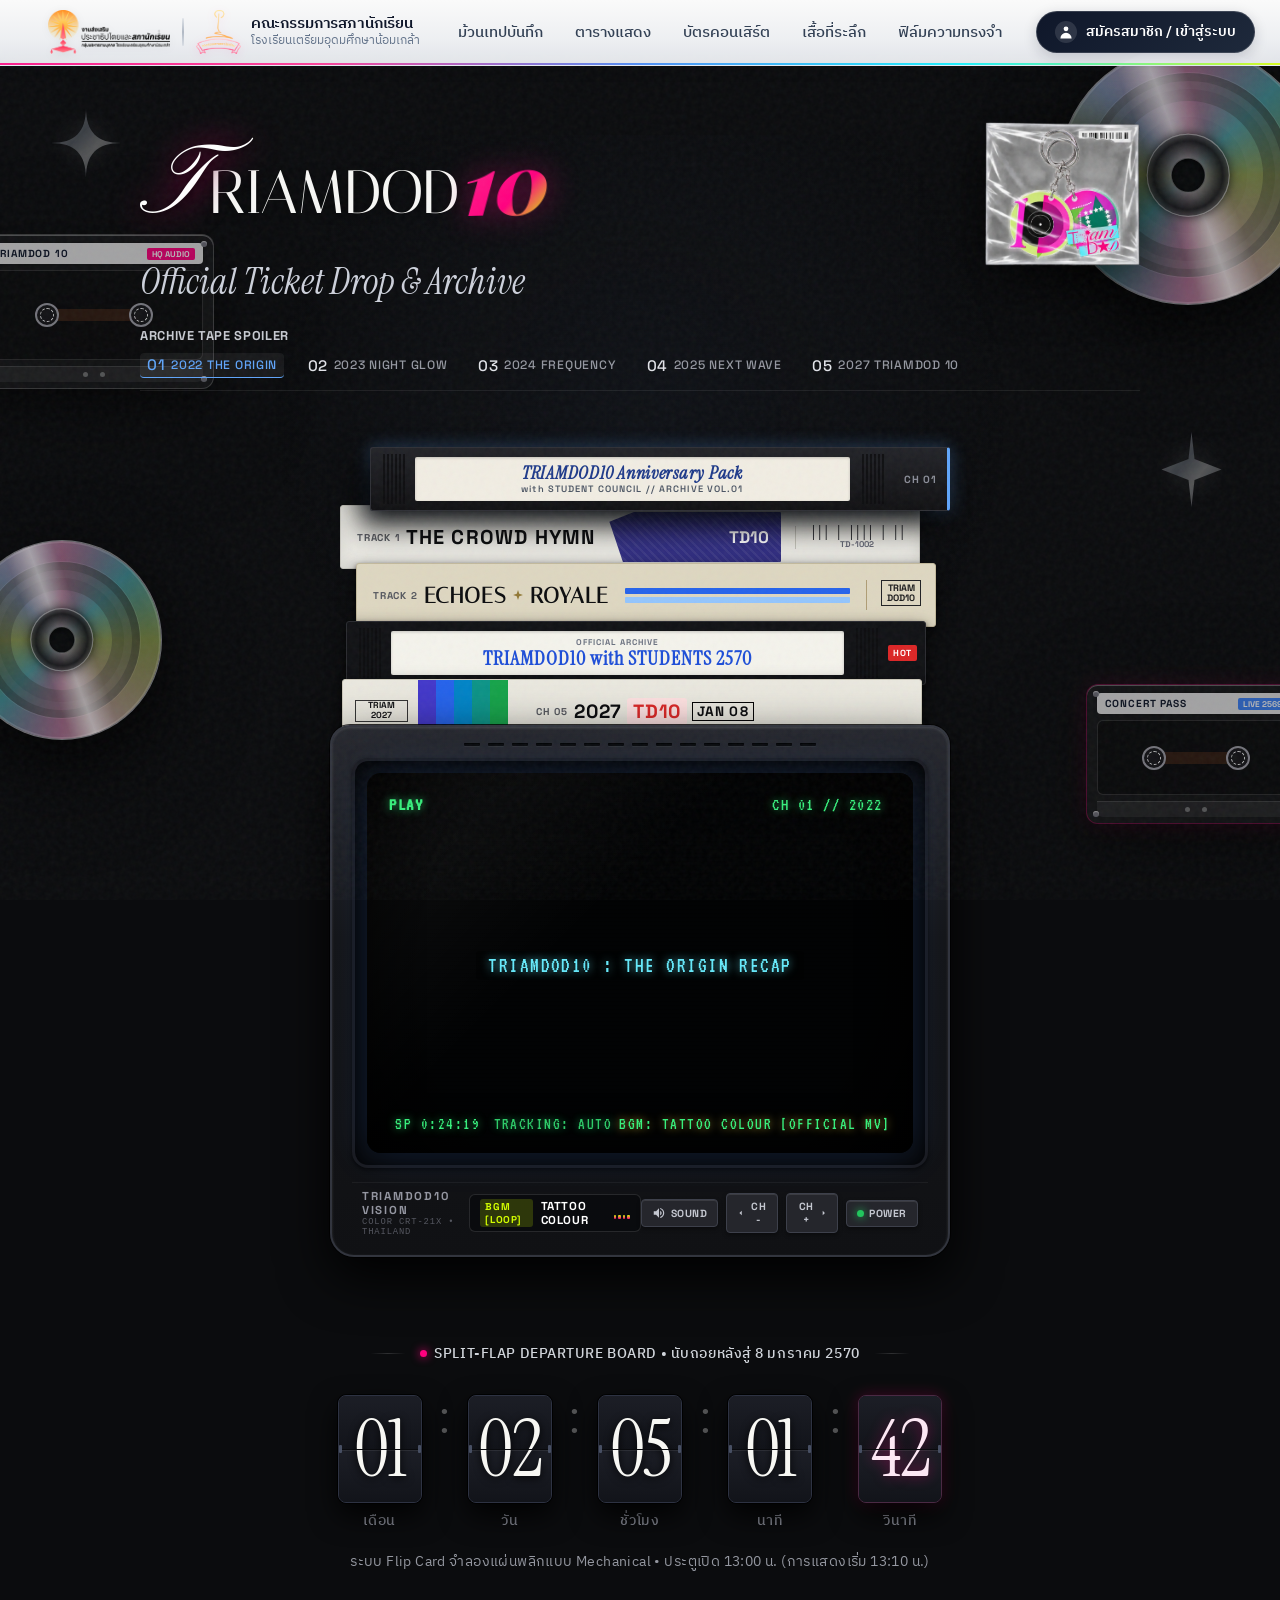
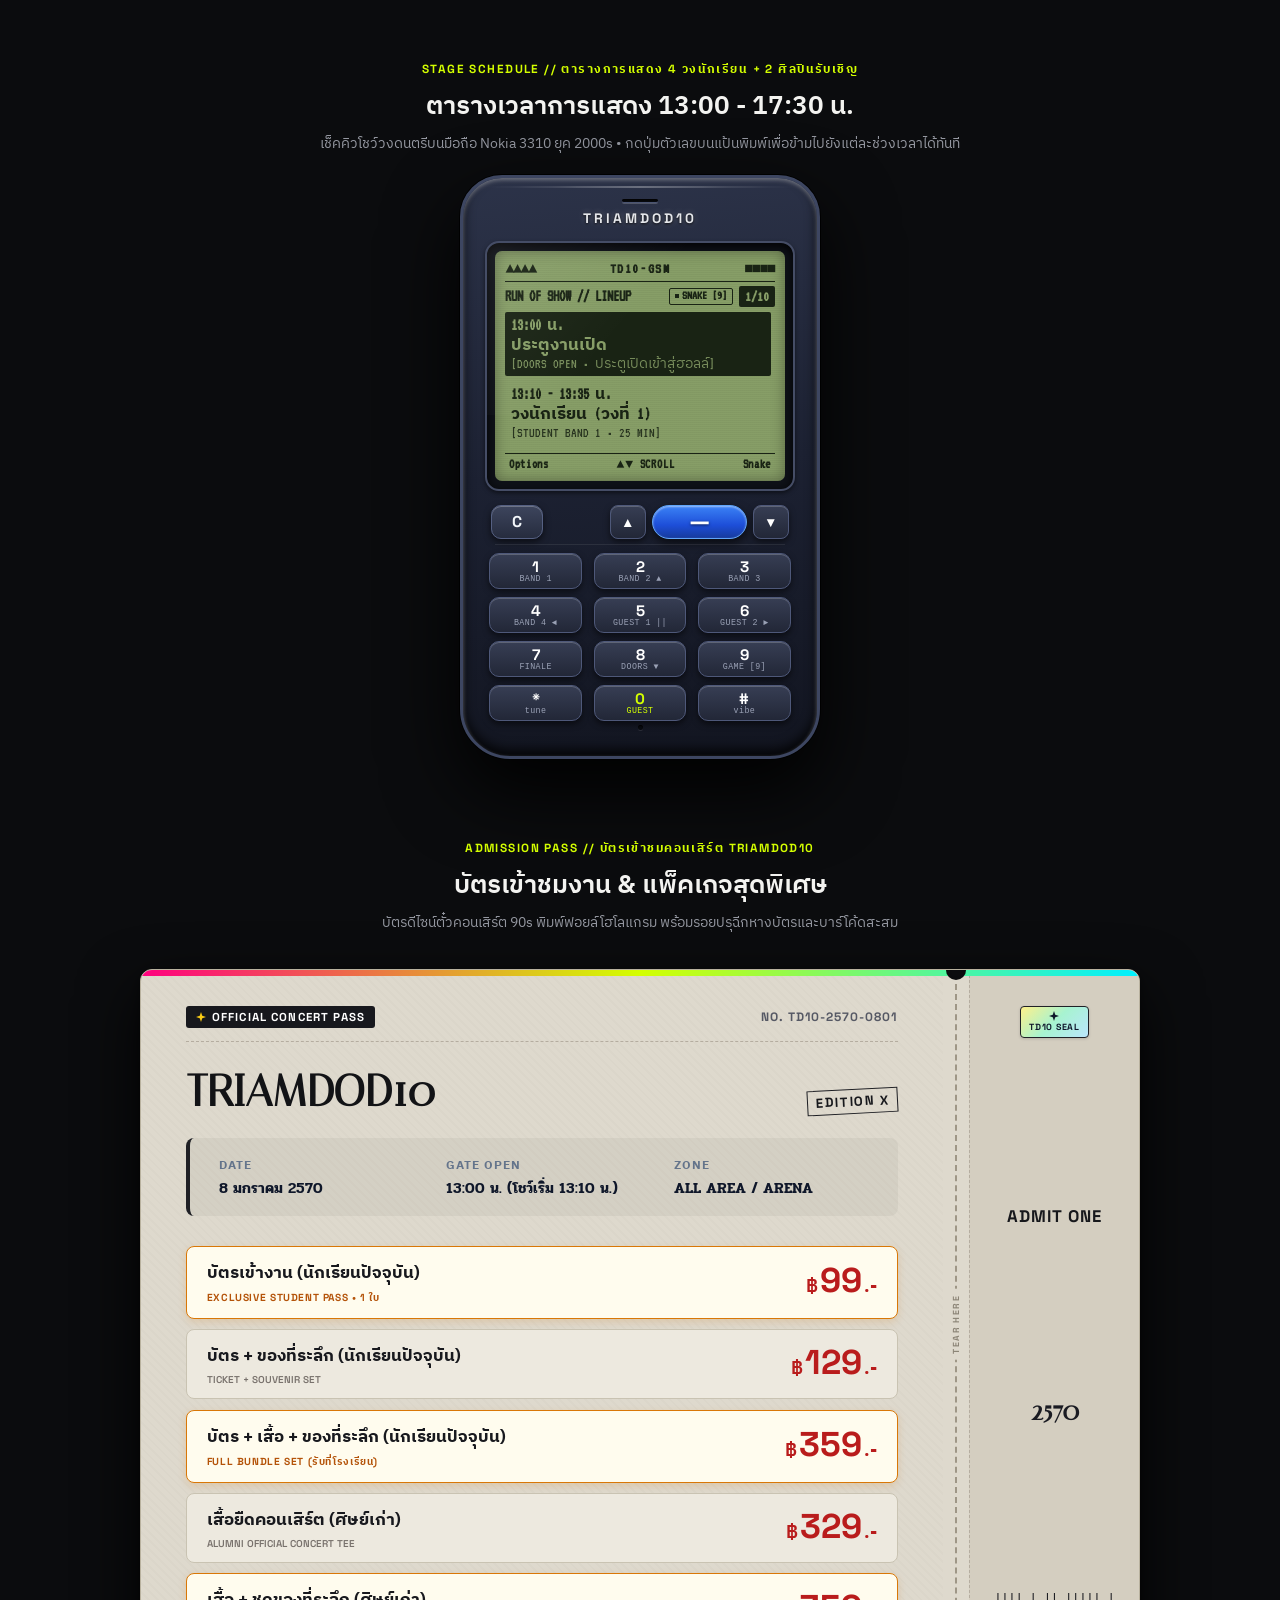
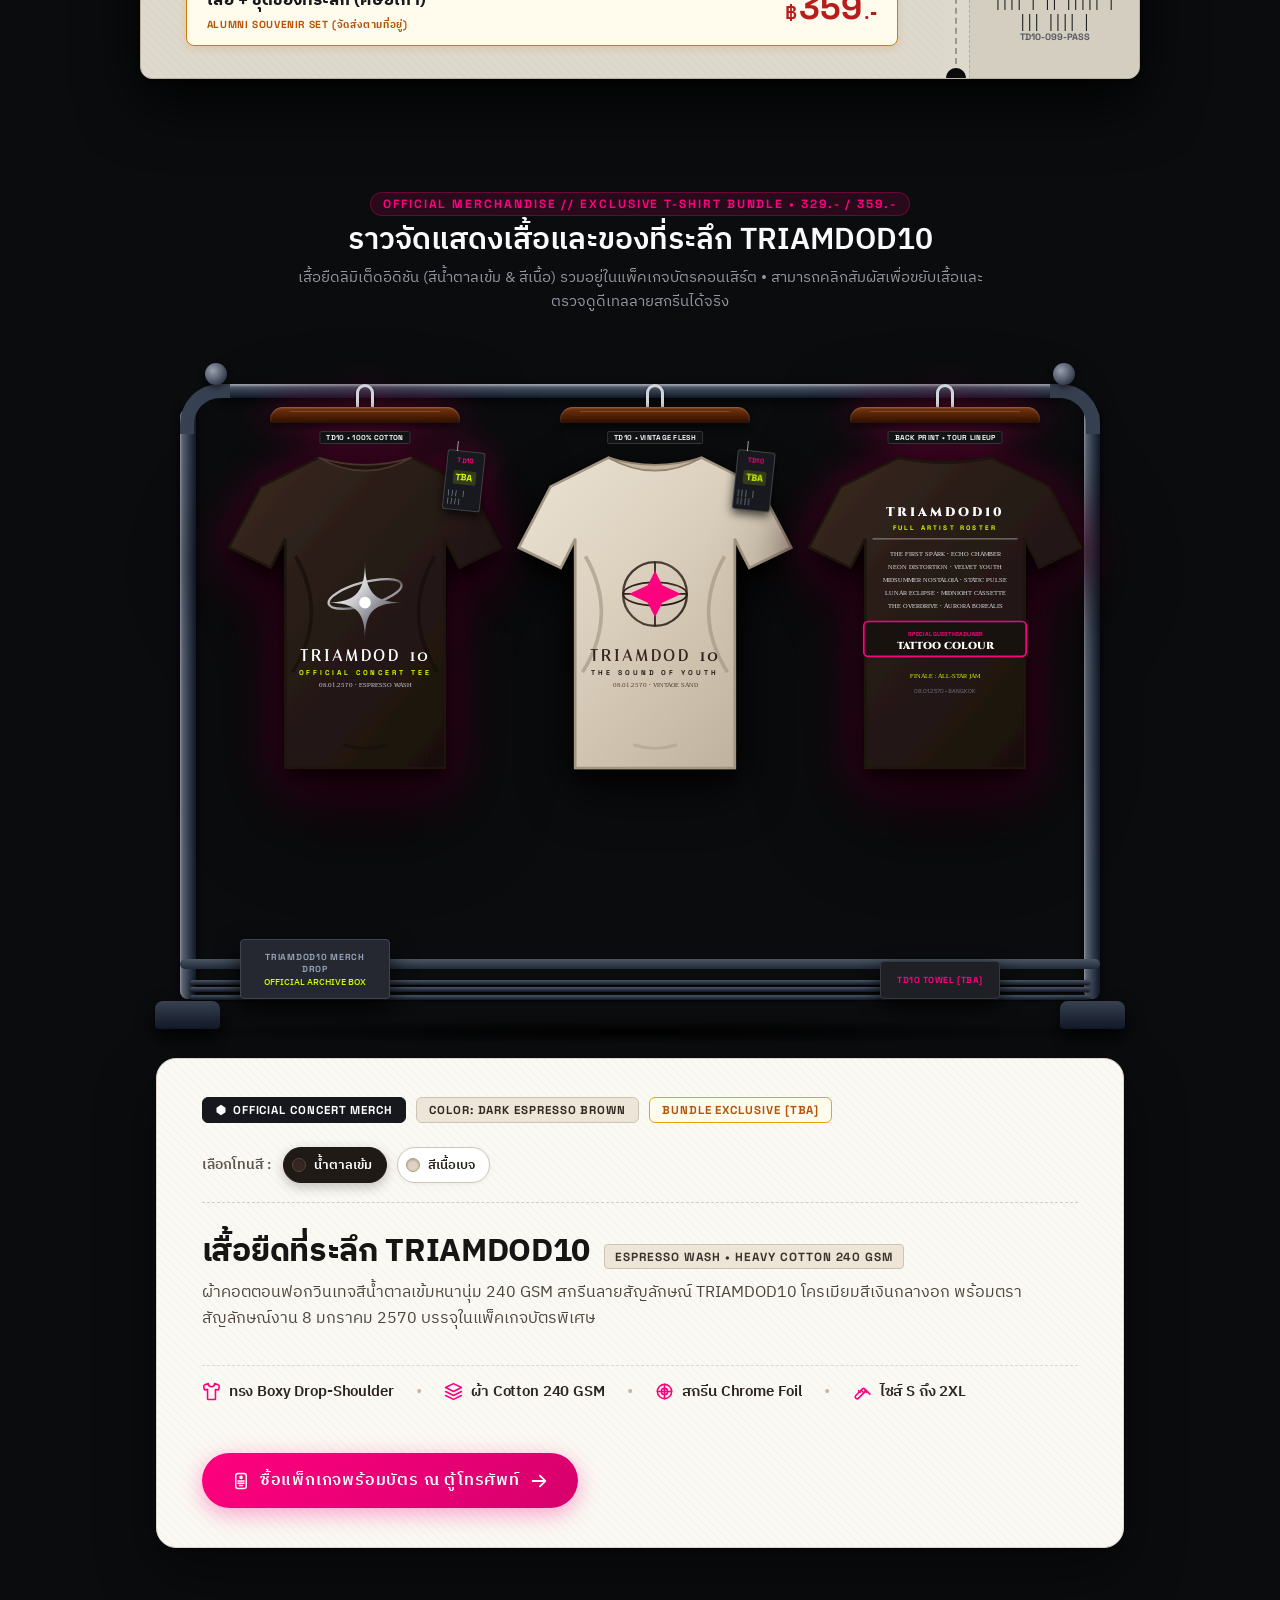
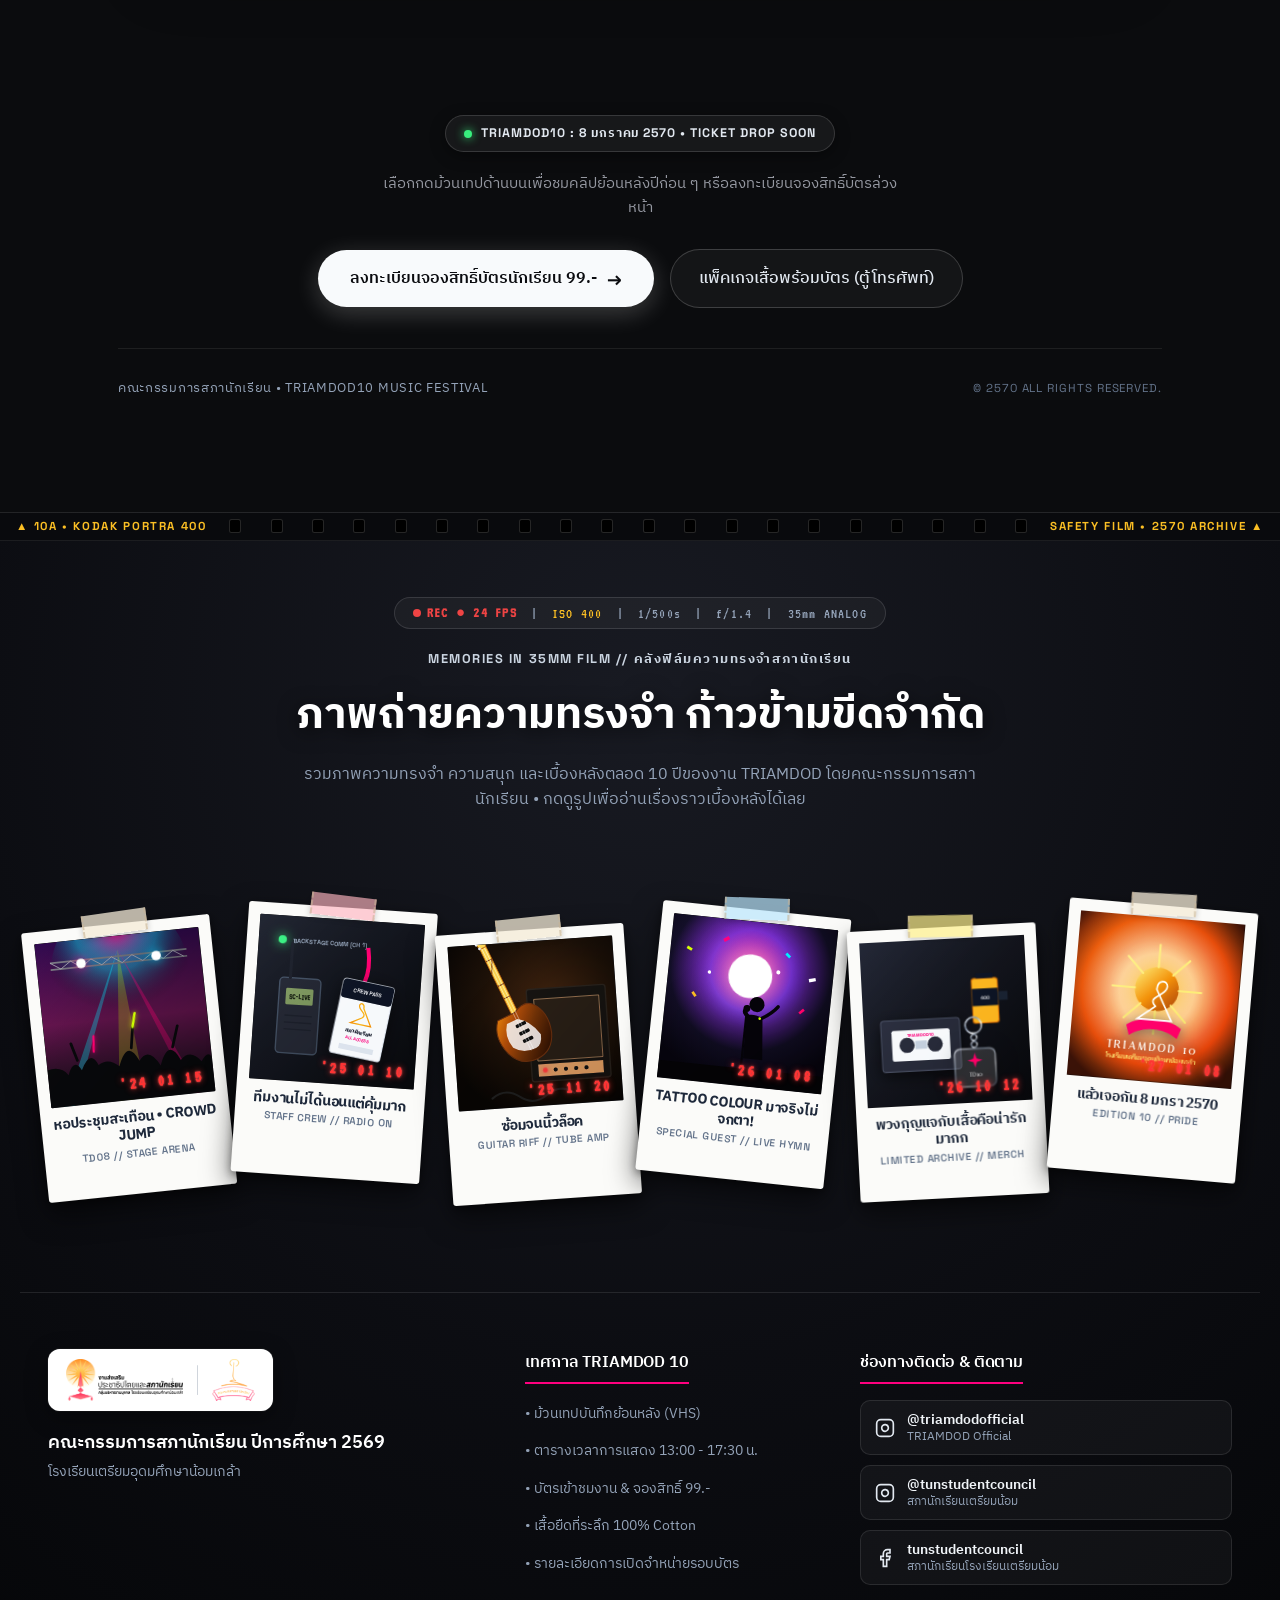
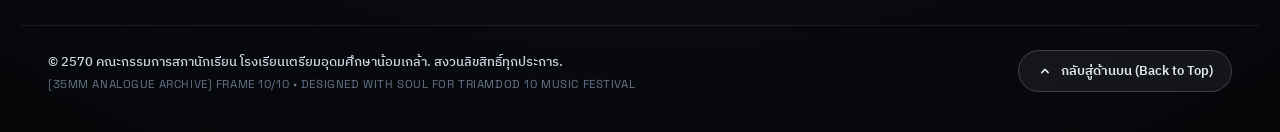
==== commit a342bcdb: "Add files via upload" ====
--- a/TRIAMDOD/index.html
+++ b/TRIAMDOD/index.html
@@ -1881,8 +1881,16 @@
               <span class="tab-tape-badge tab-badge-c">C</span>
               <span class="tab-tape-text">เลือกแพ็กเกจ</span>
             </button>
-          </div>
-
+            <button class="tape-select-btn" data-tab="profile" type="button" id="tabTapeD" style="display: none;">
+              <span class="tab-tape-badge tab-badge-d">D</span>
+              <span class="tab-tape-text">ข้อมูลผู้ใช้</span>
+            </button>
+          </div>
+
+          <button class="deck-logout-btn" id="deckLogoutBtn" type="button" title="ออกจากระบบ" style="display: none;">
+            <span class="logout-icon">⏹</span>
+            <span class="logout-text">LOGOUT</span>
+          </button>
           <button class="deck-eject-btn" id="closeAuthBtn" aria-label="ปิดหน้าต่างตลับเทป">
             <span class="eject-icon">⏏</span>
             <span class="eject-text">EJECT</span>
@@ -1944,10 +1952,10 @@
               <form class="tape-pencil-form" id="loginForm">
                 <div class="pencil-field-row">
                   <label for="loginUsername" class="pencil-guide-label">
-                    <span class="lbl-track">TRACK 01 //</span> อีเมล Google (@tun.ac.th หรือ @gmail.com) / รหัสนักเรียน :
+                    <span class="lbl-track">TRACK 01 //</span> ชื่อ-นามสกุล / รหัสนักเรียน / อีเมลโรงเรียน หรือ Google :
                   </label>
                   <div class="pencil-input-wrap">
-                    <input type="text" id="loginUsername" class="pencil-input" placeholder="พิมพ์อีเมล หรือรหัส 45xxx..." required autocomplete="username">
+                    <input type="text" id="loginUsername" class="pencil-input" placeholder="เช่น วิภูวนัย, 25784 หรือ 25784@tun.ac.th" required autocomplete="username">
                   </div>
                 </div>
 
@@ -2107,6 +2115,14 @@
                   </div>
                   <div class="info-auth-badge">
                     <span>* ดึงข้อมูลจากระบบ Google Workspace (@tun.ac.th) อัตโนมัติ (ไม่ต้องตั้งรหัสผ่าน)</span>
+                  </div>
+                  <div class="pencil-field-row" style="margin-top: 8px;">
+                    <label for="stuPhoneInput" class="pencil-guide-label" style="font-size: 0.8rem;">
+                      <span class="lbl-track">TEL //</span> เบอร์โทรศัพท์มือถือที่ติดต่อได้ :
+                    </label>
+                    <div class="pencil-input-wrap">
+                      <input type="tel" id="stuPhoneInput" class="pencil-input" placeholder="เช่น 081-234-5678" required>
+                    </div>
                   </div>
                 </div>
 
@@ -2481,6 +2497,176 @@
           </div>
         </div>
 
+        <!-- TAPE D : ข้อมูลผู้ใช้ & แก้ไขข้อมูล (Cyber Emerald Studio Tape) -->
+        <div class="cassette-tape-card tape-d stacked-behind" id="tapeD" data-tape="profile">
+          <!-- Cassette Casing Outer Frame -->
+          <div class="tape-shell shell-cyber-emerald">
+            <!-- 5 Metallic Screws -->
+            <div class="tape-screw screw-tl"></div>
+            <div class="tape-screw screw-tr"></div>
+            <div class="tape-screw screw-bl"></div>
+            <div class="tape-screw screw-br"></div>
+            <div class="tape-screw screw-bottom-mid"></div>
+
+            <!-- Cassette Paper Label -->
+            <div class="tape-paper-label label-cyber-mint">
+              <div class="label-header-row">
+                <div class="side-badge-box side-d">D</div>
+                <div class="label-title-group">
+                  <span class="brand-code-print" id="tapeDBrandPrint">TRIAMDOD // PROFILE &amp; PASS</span>
+                  <span class="brand-sub-print" id="tapeDBrandSub">STUDENT COUNCIL VERIFIED ID CARD</span>
+                </div>
+                <div class="label-tech-box">
+                  <span class="tech-tag mint-tag" id="tapeDRoleTag">VERIFIED</span>
+                  <span class="tech-tag mint-tag">EQ 120µs</span>
+                </div>
+              </div>
+
+              <!-- Emerald & Mint Cyber Stripe -->
+              <div class="tape-racing-stripe">
+                <span class="stripe-bar stripe-emerald"></span>
+                <span class="stripe-bar stripe-mint"></span>
+              </div>
+
+              <!-- Status Banner (Approved Pass / Pending Review / Slip Rejected) -->
+              <div class="tape-d-status-banner" id="tapeDStatusBanner">
+                <div class="status-banner-badge" id="tapeDStatusBadge">[สถานะคำขอ: กำลังตรวจสอบ]</div>
+                <div class="status-banner-content" id="tapeDStatusContent">กำลังโหลดข้อมูลสถานะคำสั่งซื้อ...</div>
+              </div>
+
+              <!-- Tape D Form Body -->
+              <form class="tape-d-profile-form" id="tapeDProfileForm">
+                
+                <!-- STUDENT VIEW (Current Student: Verified Read-only School Card + Editable Phone) -->
+                <div class="tape-d-student-view" id="tapeDStudentView">
+                  <!-- Verified School Identity Card -->
+                  <div class="verified-school-card">
+                    <div class="verified-card-header">
+                      <span class="verified-school-icon">[VERIFIED]</span>
+                      <span class="verified-school-title">ข้อมูลยืนยันจากทะเบียนโรงเรียนเตรียมอุดมศึกษาน้อมเกล้า</span>
+                      <span class="verified-school-badge">TUN OFFICIAL RECORD</span>
+                    </div>
+                    <div class="verified-grid-fields">
+                      <div class="verified-field-item">
+                        <span class="vf-label">ชื่อ - นามสกุลจริง :</span>
+                        <span class="vf-value highlight-name" id="dStuFullname">-</span>
+                      </div>
+                      <div class="verified-field-item">
+                        <span class="vf-label">รหัสประจำตัวนักเรียน :</span>
+                        <span class="vf-value" id="dStuId">-</span>
+                      </div>
+                      <div class="verified-field-item">
+                        <span class="vf-label">ระดับชั้น / ห้อง / เลขที่ :</span>
+                        <span class="vf-value" id="dStuGrade">-</span>
+                      </div>
+                      <div class="verified-field-item">
+                        <span class="vf-label">อีเมลโรงเรียน :</span>
+                        <span class="vf-value" id="dStuEmail">-</span>
+                      </div>
+                    </div>
+                    <div class="verified-note-box">
+                      <span class="vn-icon">[*]</span>
+                      <span class="vn-text">ข้อมูลนักเรียนอ้างอิงจากฐานข้อมูลโรงเรียนและบัญชี @tun.ac.th เพื่อความถูกต้องของบัตรเข้างาน จึงไม่สามารถแก้ไขได้</span>
+                    </div>
+                  </div>
+
+                  <!-- Editable Phone Field -->
+                  <div class="pencil-field-row" style="margin-top: 14px;">
+                    <label for="dStuPhoneInput" class="pencil-guide-label">
+                      <span class="lbl-track">01 //</span> เบอร์โทรศัพท์มือถือที่ติดต่อได้ (สามารถแก้ไขได้) :
+                    </label>
+                    <div class="pencil-input-wrap">
+                      <input type="tel" id="dStuPhoneInput" class="pencil-input" placeholder="เช่น 081-234-5678" required>
+                    </div>
+                  </div>
+                </div>
+
+                <!-- ALUMNI VIEW (Alumni: Verified Email + Editable Name, Phone, Address, Batch) -->
+                <div class="tape-d-alumni-view" id="tapeDAlumniView" style="display: none;">
+                  <div class="verified-school-card alumni-mode-card">
+                    <div class="verified-card-header">
+                      <span class="verified-school-icon">[VERIFIED]</span>
+                      <span class="verified-school-title">บัญชี Google ยืนยันตัวตน</span>
+                      <span class="verified-school-badge">ALUMNI PASS</span>
+                    </div>
+                    <div class="verified-grid-fields">
+                      <div class="verified-field-item">
+                        <span class="vf-label">อีเมลที่เชื่อมต่อ :</span>
+                        <span class="vf-value" id="dAlumniEmail">-</span>
+                      </div>
+                    </div>
+                  </div>
+
+                  <div class="pencil-field-row">
+                    <label for="dAlumniFullnameInput" class="pencil-guide-label">
+                      <span class="lbl-track">01 //</span> ชื่อ - นามสกุลจริง (ภาษาไทย) :
+                    </label>
+                    <div class="pencil-input-wrap">
+                      <input type="text" id="dAlumniFullnameInput" class="pencil-input" required>
+                    </div>
+                  </div>
+
+                  <div class="pencil-field-row">
+                    <label for="dAlumniPhoneInput" class="pencil-guide-label">
+                      <span class="lbl-track">02 //</span> เบอร์โทรศัพท์มือถือ :
+                    </label>
+                    <div class="pencil-input-wrap">
+                      <input type="tel" id="dAlumniPhoneInput" class="pencil-input" placeholder="เช่น 081-234-5678" required>
+                    </div>
+                  </div>
+
+                  <div class="pencil-field-row">
+                    <label for="dAlumniAddressInput" class="pencil-guide-label">
+                      <span class="lbl-track">03 //</span> ที่อยู่จัดส่งเสื้อและของที่ระลึก :
+                    </label>
+                    <div class="pencil-input-wrap">
+                      <textarea id="dAlumniAddressInput" class="pencil-input" rows="2" placeholder="บ้านเลขที่ ถนน แขวง/ตำบล เขต/อำเภอ จังหวัด รหัสไปรษณีย์"></textarea>
+                    </div>
+                  </div>
+
+                  <div class="pencil-field-row">
+                    <label for="dAlumniBatchSelect" class="pencil-guide-label">
+                      <span class="lbl-track">04 //</span> รุ่นที่จบการศึกษา :
+                    </label>
+                    <div class="pencil-input-wrap">
+                      <select id="dAlumniBatchSelect" class="pencil-input">
+                        <!-- Populated via JS 1 - 37 -->
+                      </select>
+                    </div>
+                  </div>
+                </div>
+
+                <!-- Action Buttons: Save & Logout -->
+                <div class="tape-d-actions-row">
+                  <button type="submit" class="btn-tape-mechanical btn-mint-submit" id="btnTapeDSave">
+                    <span class="mechanical-icon">▶</span>
+                    <span class="mechanical-text">บันทึกข้อมูล // SAVE CHANGES</span>
+                  </button>
+                  <button type="button" class="btn-tape-mechanical btn-logout-action" id="btnTapeDLogout">
+                    <span class="mechanical-icon">⏹</span>
+                    <span class="mechanical-text">ออกจากระบบ // LOG OUT</span>
+                  </button>
+                </div>
+
+              </form>
+
+            </div>
+
+            <!-- Bottom Trapezoid Cassette Chin -->
+            <div class="tape-trapezoid-chin emerald-chin">
+              <div class="chin-roller-hole hole-left"></div>
+              <div class="chin-drive-hole hole-mid-left"></div>
+              <div class="chin-drive-hole hole-mid-right"></div>
+              <div class="chin-roller-hole hole-right"></div>
+            </div>
+          </div>
+
+          <!-- Background Tap Trigger -->
+          <div class="tape-back-tap-hint">
+            <span>ตลับ D : ข้อมูลผู้ใช้</span>
+          </div>
+        </div>
+
       </div>
     </div>
   </div>
@@ -2889,93 +3075,103 @@
   </div>
 
   <!-- ==========================================================================
-       GOOGLE ACCOUNT SELECTOR SIMULATION MODAL (เลือกหรือพิมพ์บัญชี Google @tun.ac.th หรือ @gmail.com)
+       7-ELEVEN STYLE CONVENIENCE STORE THERMAL RECEIPT MODAL (ป๊อปอัปสไตล์ใบเสร็จร้านสะดวกซื้อ)
        ========================================================================== -->
-  <div class="google-modal-backdrop" id="googleAccountModal" aria-hidden="true" role="dialog" aria-modal="true">
-    <div class="google-dialog-card">
-      <div class="google-dialog-header">
-        <svg viewBox="0 0 24 24" width="28" height="28" class="google-header-logo">
-          <path fill="#4285F4" d="M22.56 12.25c0-.78-.07-1.53-.2-2.25H12v4.26h5.92c-.26 1.37-1.04 2.53-2.21 3.31v2.77h3.57c2.08-1.92 3.28-4.74 3.28-8.09z"/>
-          <path fill="#34A853" d="M12 23c2.97 0 5.46-.98 7.28-2.66l-3.57-2.77c-.98.66-2.23 1.06-3.71 1.06-2.86 0-5.29-1.93-6.16-4.53H2.18v2.84C3.99 20.53 7.7 23 12 23z"/>
-          <path fill="#FBBC05" d="M5.84 14.09c-.22-.66-.35-1.36-.35-2.09s.13-1.43.35-2.09V7.06H2.18C1.43 8.55 1 10.22 1 12s.43 3.45 1.18 4.94l2.85-2.22.81-.63z"/>
-          <path fill="#EA4335" d="M12 5.38c1.62 0 3.06.56 4.21 1.64l3.15-3.15C17.45 2.09 14.97 1 12 1 7.7 1 3.99 3.47 2.18 7.06l3.66 2.84c.87-2.6 3.3-4.52 6.16-4.52z"/>
+  <div class="retro-notice-backdrop" id="retroNoticeModal" aria-hidden="true" role="dialog" aria-modal="true">
+    <div class="retro-notice-card receipt-paper-slip" id="retroNoticeCard" data-notice-type="info">
+      
+      <!-- Top Sawtooth Cutter Edge (รอยฉีกฟันปลาหัวใบเสร็จ) -->
+      <div class="receipt-sawtooth-cut receipt-sawtooth-top" aria-hidden="true">
+        <svg viewBox="0 0 400 8" preserveAspectRatio="none" class="sawtooth-svg">
+          <path d="M 0 8 L 10 0 L 20 8 L 30 0 L 40 8 L 50 0 L 60 8 L 70 0 L 80 8 L 90 0 L 100 8 L 110 0 L 120 8 L 130 0 L 140 8 L 150 0 L 160 8 L 170 0 L 180 8 L 190 0 L 200 8 L 210 0 L 220 8 L 230 0 L 240 8 L 250 0 L 260 8 L 270 0 L 280 8 L 290 0 L 300 8 L 310 0 L 320 8 L 330 0 L 340 8 L 350 0 L 360 8 L 370 0 L 380 8 L 390 0 L 400 8 Z" fill="#faf8f2"/>
         </svg>
-        <div class="google-dialog-title">ลงชื่อเข้าใช้ด้วย Google</div>
-        <div class="google-dialog-sub">เพื่อดำเนินการต่อกับ คอนเสิร์ต TRIAMDOD 10</div>
-      </div>
-
-      <!-- Real Google Sign-in Trigger -->
-      <div class="google-real-action-box">
-        <button type="button" class="btn-google-real-connect" id="btnConnectRealGoogle">
-          <svg viewBox="0 0 24 24" width="18" height="18">
-            <path fill="#4285F4" d="M22.56 12.25c0-.78-.07-1.53-.2-2.25H12v4.26h5.92c-.26 1.37-1.04 2.53-2.21 3.31v2.77h3.57c2.08-1.92 3.28-4.74 3.28-8.09z"/>
-            <path fill="#34A853" d="M12 23c2.97 0 5.46-.98 7.28-2.66l-3.57-2.77c-.98.66-2.23 1.06-3.71 1.06-2.86 0-5.29-1.93-6.16-4.53H2.18v2.84C3.99 20.53 7.7 23 12 23z"/>
-            <path fill="#FBBC05" d="M5.84 14.09c-.22-.66-.35-1.36-.35-2.09s.13-1.43.35-2.09V7.06H2.18C1.43 8.55 1 10.22 1 12s.43 3.45 1.18 4.94l2.85-2.22.81-.63z"/>
-            <path fill="#EA4335" d="M12 5.38c1.62 0 3.06.56 4.21 1.64l3.15-3.15C17.45 2.09 14.97 1 12 1 7.7 1 3.99 3.47 2.18 7.06l3.66 2.84c.87-2.6 3.3-4.52 6.16-4.52z"/>
-          </svg>
-          <span id="txtConnectRealGoogle">เปิดหน้าต่าง Google ลงชื่อเข้าใช้จริง (OAuth 2.0)</span>
+      </div>
+
+      <!-- Receipt Header Zone (เหมือนหัวใบเสร็จร้านสะดวกซื้อ) -->
+      <div class="receipt-header-zone">
+        <div class="receipt-header-top">
+          <span class="receipt-brand-mono">สภานักเรียน, TRIAMDOD 10 สาขา 1 (TUN) (01322)</span>
+          <button class="receipt-pin-close" id="retroNoticeCloseX" type="button" aria-label="ปิดใบเสร็จ">&times;</button>
+        </div>
+        <div class="receipt-meta-mono">TAX#0107542000011 (VAT Included)</div>
+        <div class="receipt-meta-mono">Vat Code 00483 POS#777777777777</div>
+        <div class="receipt-category-title" id="retroNoticeBadge">ใบเสร็จรับเงิน/ใบกำกับภาษีอย่างย่อ</div>
+      </div>
+
+      <!-- Dotted Line -->
+      <div class="receipt-dotted-rule" aria-hidden="true">....................................................................</div>
+
+      <!-- Meta Info Row -->
+      <div class="receipt-meta-row">
+        <span class="receipt-ref-code">R#0000000037P1 :0555501</span>
+        <span class="receipt-timestamp" id="receiptTimestamp">18/10/69 11:28</span>
+      </div>
+      <div class="receipt-helpline-center">** คณะกรรมการสภานักเรียน **</div>
+
+      <!-- Dotted Line -->
+      <div class="receipt-dotted-rule" aria-hidden="true">....................................................................</div>
+
+      <!-- Central Content & Message (เลียนแบบส่วน Quote / ข้อคิดท้ายใบเสร็จ 7-Eleven) -->
+      <div class="receipt-body-center">
+        <!-- Stamp Mark Emblem -->
+        <div class="receipt-stamp-container">
+          <div class="receipt-ink-stamp type-info" id="retroNoticeIcon">
+            <span class="stamp-border-inner">
+              <span class="stamp-text-badge">[ NOTICE ]</span>
+            </span>
+          </div>
+        </div>
+
+        <!-- Headline / Status -->
+        <h3 class="receipt-status-headline" id="retroNoticeTitle">การแจ้งเตือนจากระบบ</h3>
+
+        <!-- Center Quote / Message Box with Floral Vignette Line Art -->
+        <div class="receipt-quote-card">
+          <div class="receipt-flourish-top" aria-hidden="true">
+            <svg class="flourish-svg" viewBox="0 0 100 12" fill="none" stroke="currentColor" stroke-width="1.3">
+              <path d="M10 6 C25 1 35 11 50 6 C65 1 75 11 90 6"></path>
+              <circle cx="50" cy="6" r="2" fill="currentColor"></circle>
+            </svg>
+          </div>
+          <div class="receipt-message-text" id="retroNoticeMessage">ข้อความแจ้งเตือน</div>
+          <div class="receipt-flourish-bottom" aria-hidden="true">
+            <svg class="flourish-svg" viewBox="0 0 100 12" fill="none" stroke="currentColor" stroke-width="1.3">
+              <path d="M10 6 C25 11 35 1 50 6 C65 11 75 1 90 6"></path>
+              <circle cx="50" cy="6" r="2" fill="currentColor"></circle>
+            </svg>
+          </div>
+          <div class="receipt-quote-source">(คณะกรรมการสภานักเรียน ต.อ.น.)</div>
+        </div>
+      </div>
+
+      <!-- Dotted Line -->
+      <div class="receipt-dotted-rule" aria-hidden="true">....................................................................</div>
+
+      <!-- Barcode Section -->
+      <div class="receipt-barcode-zone">
+        <div class="receipt-barcode-bars" aria-hidden="true">
+          <span></span><span></span><span></span><span></span><span></span><span></span><span></span><span></span><span></span><span></span><span></span><span></span><span></span><span></span><span></span><span></span><span></span><span></span><span></span><span></span><span></span><span></span><span></span><span></span><span></span><span></span><span></span><span></span>
+        </div>
+        <div class="receipt-barcode-number">* 25784-TUN-TD10-PASS *</div>
+      </div>
+
+      <!-- Action Buttons as Perforated Tear-off Tabs -->
+      <div class="receipt-actions-zone">
+        <button type="button" class="btn-receipt-action btn-receipt-cancel" id="retroNoticeCancelBtn" style="display: none;">
+          <span class="btn-r-text">ฉีกทิ้ง // ยกเลิก</span>
         </button>
-
-        <div class="google-oauth-config-box">
-          <div class="oauth-config-toggle-row">
-            <span class="oauth-config-status" id="oauthStatusText">สถานะ Google OAuth: <b>ยังไม่ได้ตั้งค่า Client ID</b></span>
-            <button type="button" class="btn-toggle-config" id="btnToggleOAuthConfig">ตั้งค่า / เปลี่ยน ID</button>
-          </div>
-          <div id="oauthConfigInputs" style="display: none;">
-            <label for="inputGoogleClientId" class="oauth-input-lbl">Google Client ID (จาก Google Cloud Console) :</label>
-            <div class="oauth-input-row">
-              <input type="text" id="inputGoogleClientId" class="oauth-client-input" value="590527192984-n971crnelc9e936m1lfilrdf8cie69ib.apps.googleusercontent.com" placeholder="xxxx.apps.googleusercontent.com">
-              <button type="button" class="btn-save-client-id" id="btnSaveClientId">บันทึก</button>
-            </div>
-            <div class="oauth-guide-hint">
-              * ต้องเพิ่ม Authorized JavaScript origin: <code>http://localhost:3000</code> ใน Google Cloud Console<br>
-              * เมื่อตั้งค่าแล้ว การกดปุ่มด้านบนจะเปิดหน้าต่าง Google accounts.google.com ของจริงขึ้นมาล็อกอินทันที
-            </div>
-          </div>
-        </div>
-      </div>
-
-      <div style="text-align: center; font-size: 0.72rem; color: #94a3b8; margin: 4px 0 10px; font-weight: 600;">
-        -- หรือเลือกบัญชีจำลองด้านล่างสำหรับการทดสอบ --
-      </div>
-
-      <div class="google-account-list">
-        <!-- Account 1: Student @tun.ac.th (บัญชีจริงของนักเรียนเตรียมน้อม) -->
-        <div class="google-account-item" id="optAccountStudent">
-          <div class="google-avatar student-avatar">ว</div>
-          <div class="google-acc-info">
-            <span class="acc-name" id="optStudentName">611.16 วิภูวนัย(WIPUWANAI) ตั้งจิตมั่นคงชัย(TANGJITMANKONGCHAI)</span>
-            <span class="acc-email" id="optStudentEmail">25784@tun.ac.th</span>
-            <span class="acc-role-badge">นักเรียนปัจจุบัน (ม.6/11 • เลขที่ 16 • รหัส 25784)</span>
-          </div>
-          <span class="acc-arrow">→</span>
-        </div>
-
-        <!-- Account 2: Alumni @gmail.com -->
-        <div class="google-account-item" id="optAccountAlumni">
-          <div class="google-avatar alumni-avatar">ส</div>
-          <div class="google-acc-info">
-            <span class="acc-name">สมชาย นามสมมุติ</span>
-            <span class="acc-email">somchai.alumni@gmail.com</span>
-            <span class="acc-role-badge alumni">ศิษย์เก่าเตรียมน้อม</span>
-          </div>
-          <span class="acc-arrow">→</span>
-        </div>
-      </div>
-
-      <!-- Custom Email / Name Input Box -->
-      <div class="google-custom-box">
-        <label for="customGoogleEmail" class="custom-email-lbl">หรือระบุอีเมล Google / ชื่อบัญชีนักเรียนของคุณ :</label>
-        <div class="custom-email-input-row">
-          <input type="text" id="customGoogleEmail" class="google-custom-input" placeholder="เช่น 25784@tun.ac.th หรือ 611.16 วิภูวนัย...">
-          <button type="button" class="btn-custom-email-submit" id="btnSubmitCustomEmail">ยืนยัน</button>
-        </div>
-        <span class="custom-email-hint">รองรับอีเมล <b>@tun.ac.th</b> หรือแพทเทิร์น <b>ระดับชั้น/ห้อง.เลขที่ ชื่อ นามสกุล</b></span>
-      </div>
-
-      <div class="google-dialog-footer">
-        <button type="button" class="btn-google-cancel" id="btnCancelGoogleModal">ยกเลิก</button>
-      </div>
+        <button type="button" class="btn-receipt-action btn-receipt-confirm" id="retroNoticeConfirmBtn">
+          <span class="btn-r-text" id="retroNoticeConfirmText">รับทราบ // ตกลง</span>
+        </button>
+      </div>
+
+      <!-- Bottom Sawtooth Cutter Edge (รอยฉีกฟันปลาท้ายใบเสร็จ) -->
+      <div class="receipt-sawtooth-cut receipt-sawtooth-bottom" aria-hidden="true">
+        <svg viewBox="0 0 400 8" preserveAspectRatio="none" class="sawtooth-svg">
+          <path d="M 0 0 L 10 8 L 20 0 L 30 8 L 40 0 L 50 8 L 60 0 L 70 8 L 80 0 L 90 8 L 100 0 L 110 8 L 120 0 L 130 8 L 140 0 L 150 8 L 160 0 L 170 8 L 180 0 L 190 8 L 200 0 L 210 8 L 220 0 L 230 8 L 240 0 L 250 8 L 260 0 L 270 8 L 280 0 L 290 8 L 300 0 L 310 8 L 320 0 L 330 8 L 340 0 L 350 8 L 360 0 L 370 8 L 380 0 L 390 8 L 400 0 Z" fill="#faf8f2"/>
+        </svg>
+      </div>
+
     </div>
   </div>
 
